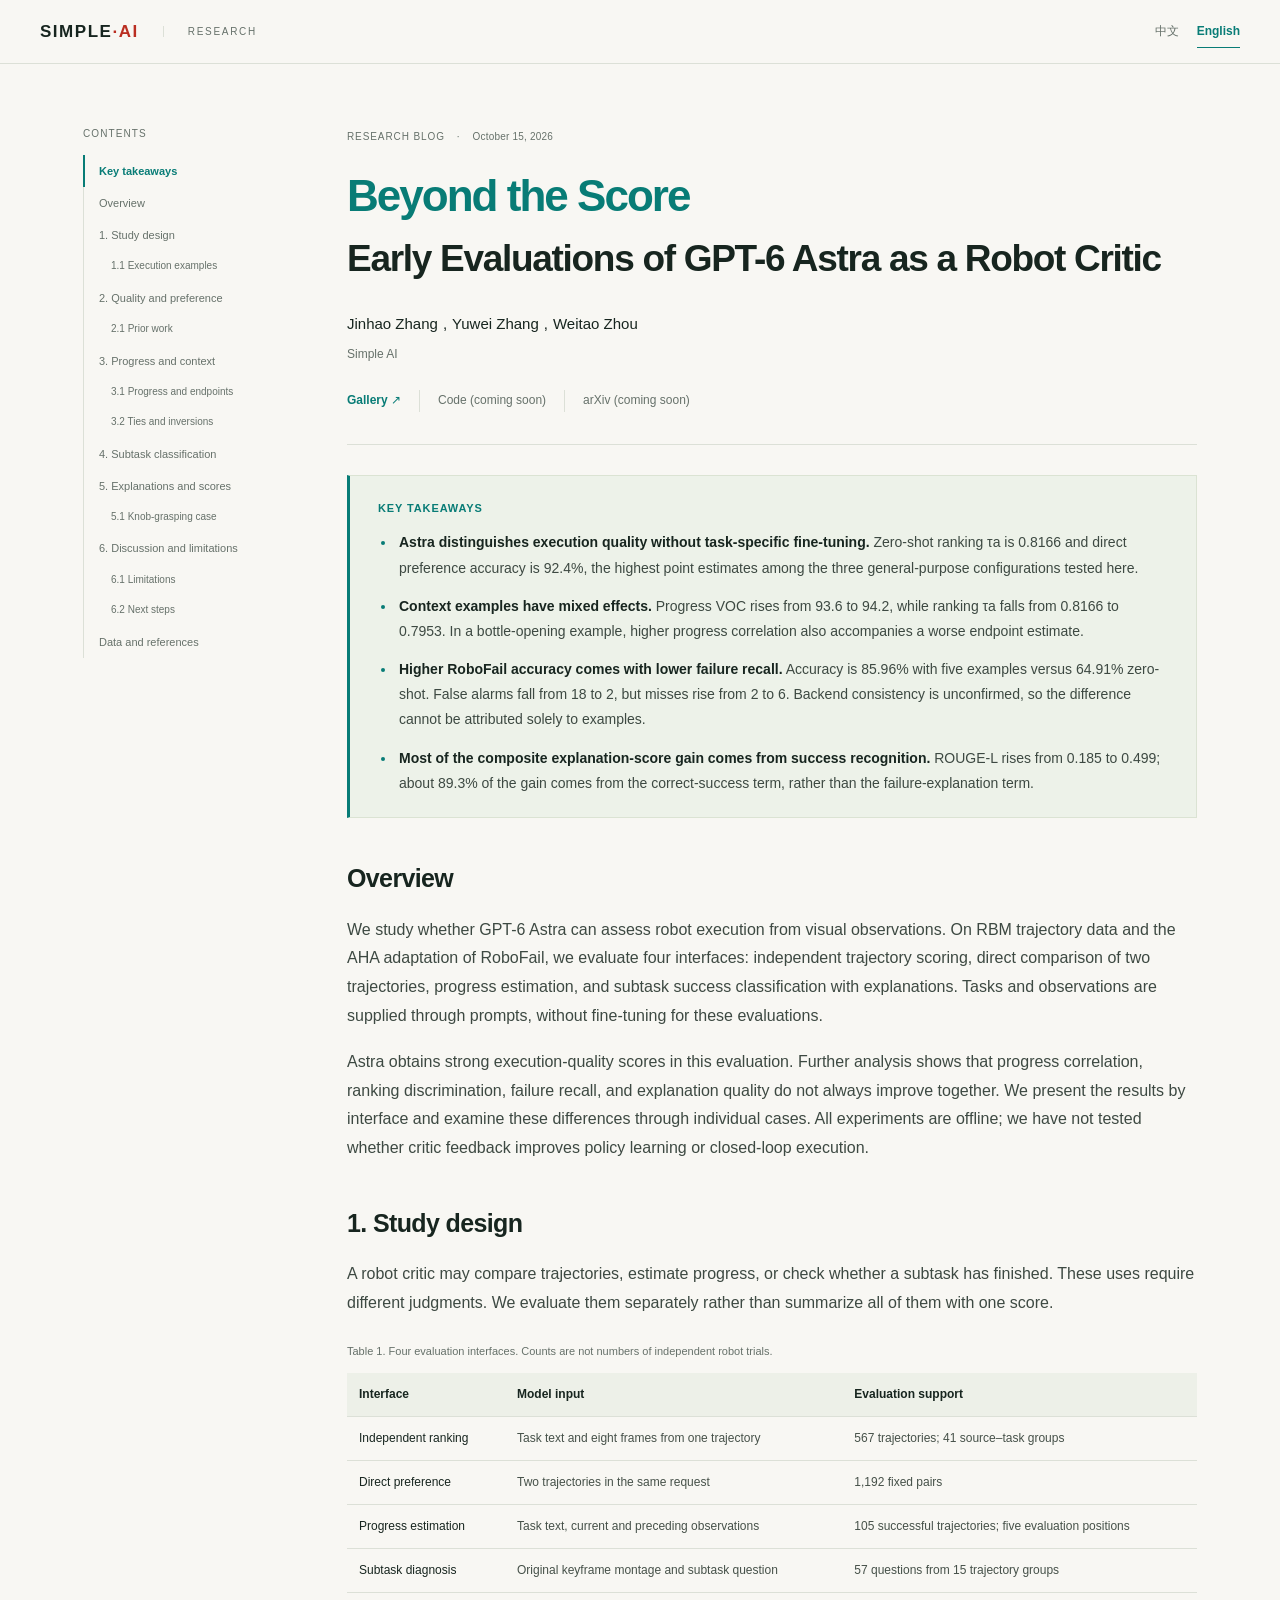
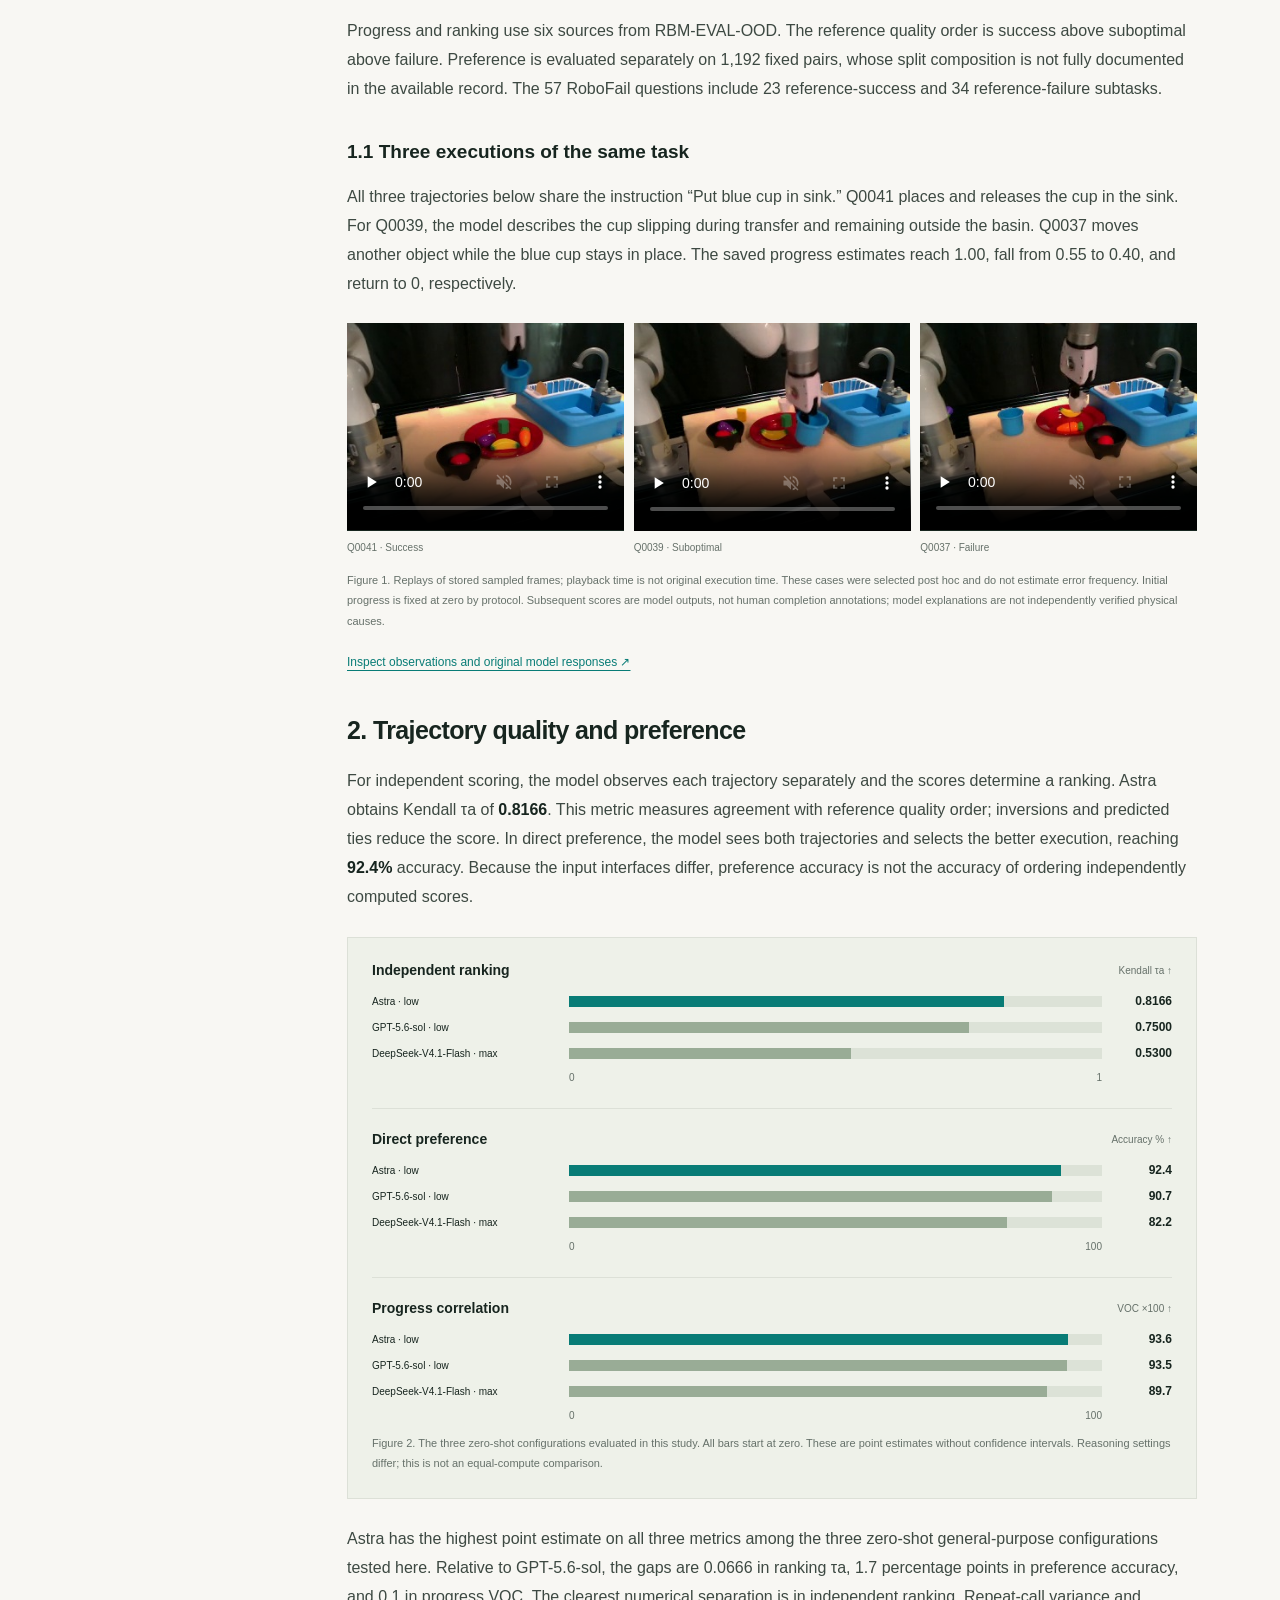
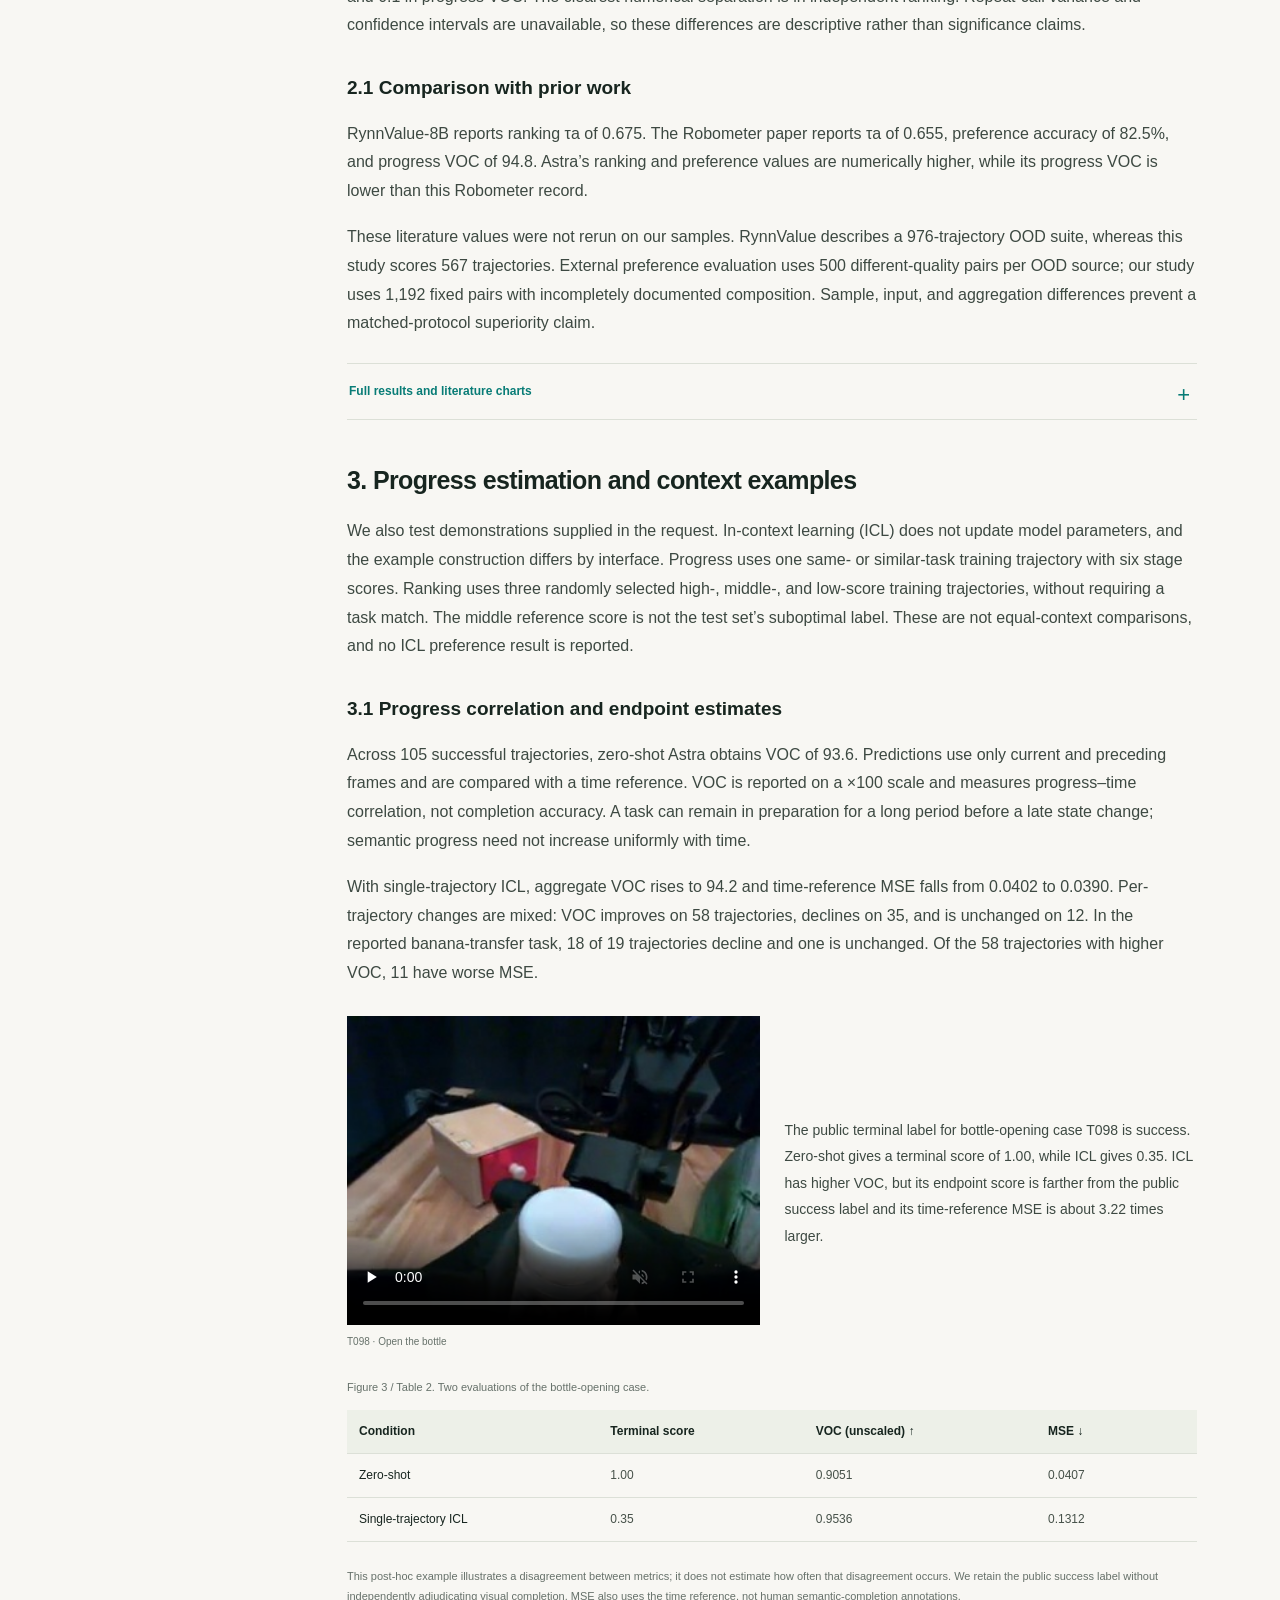
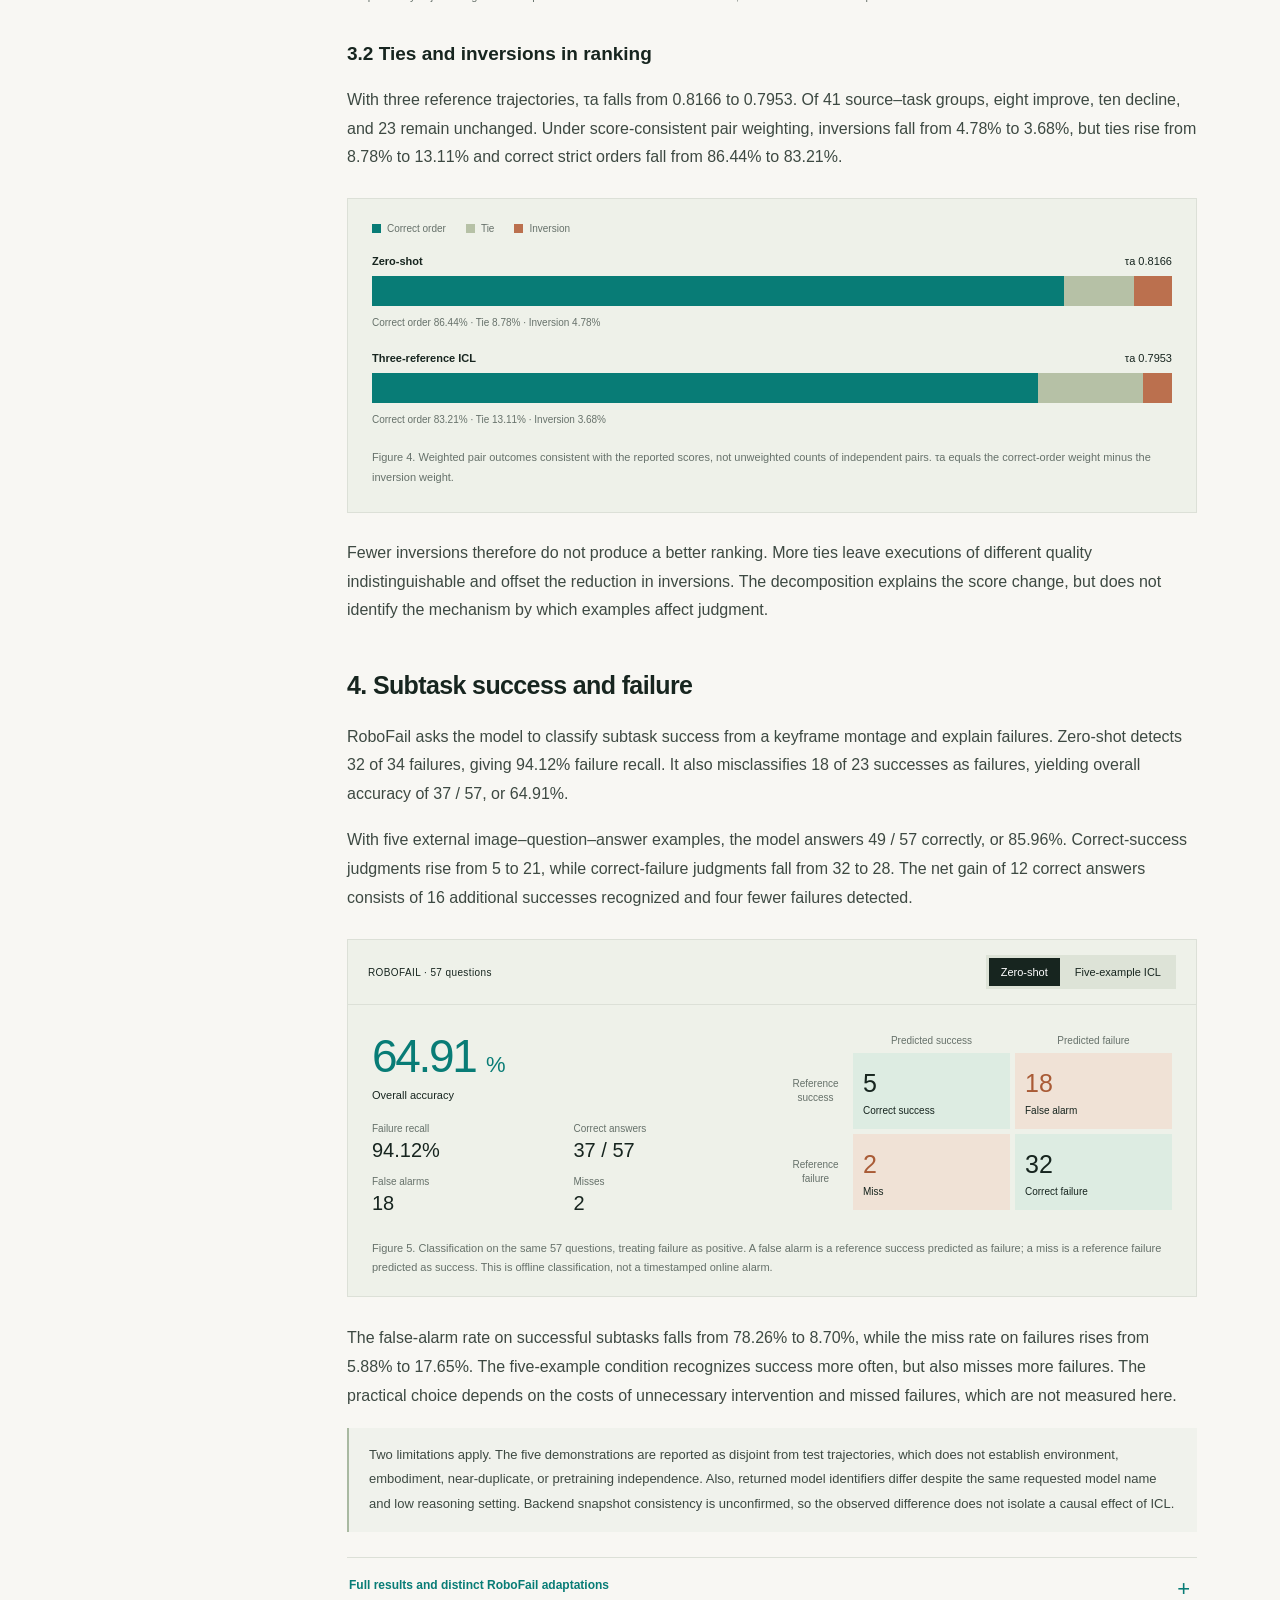
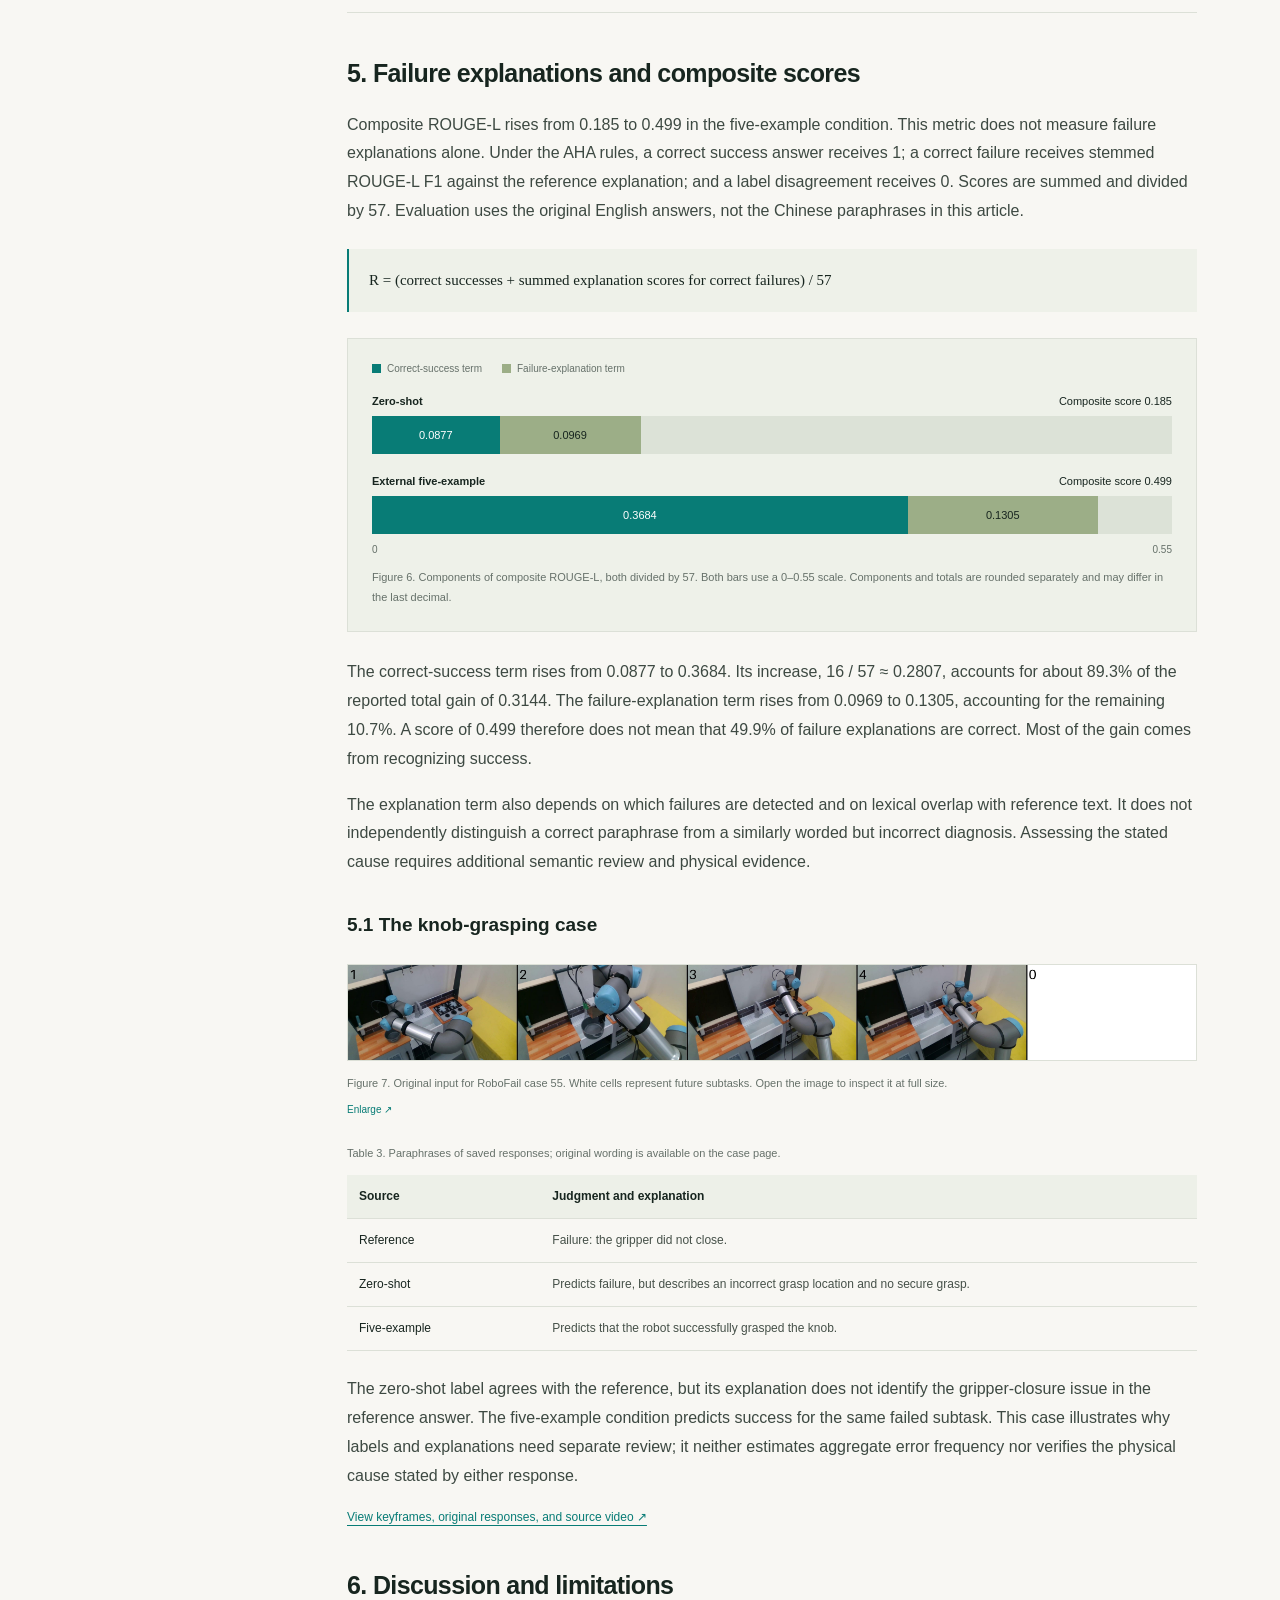
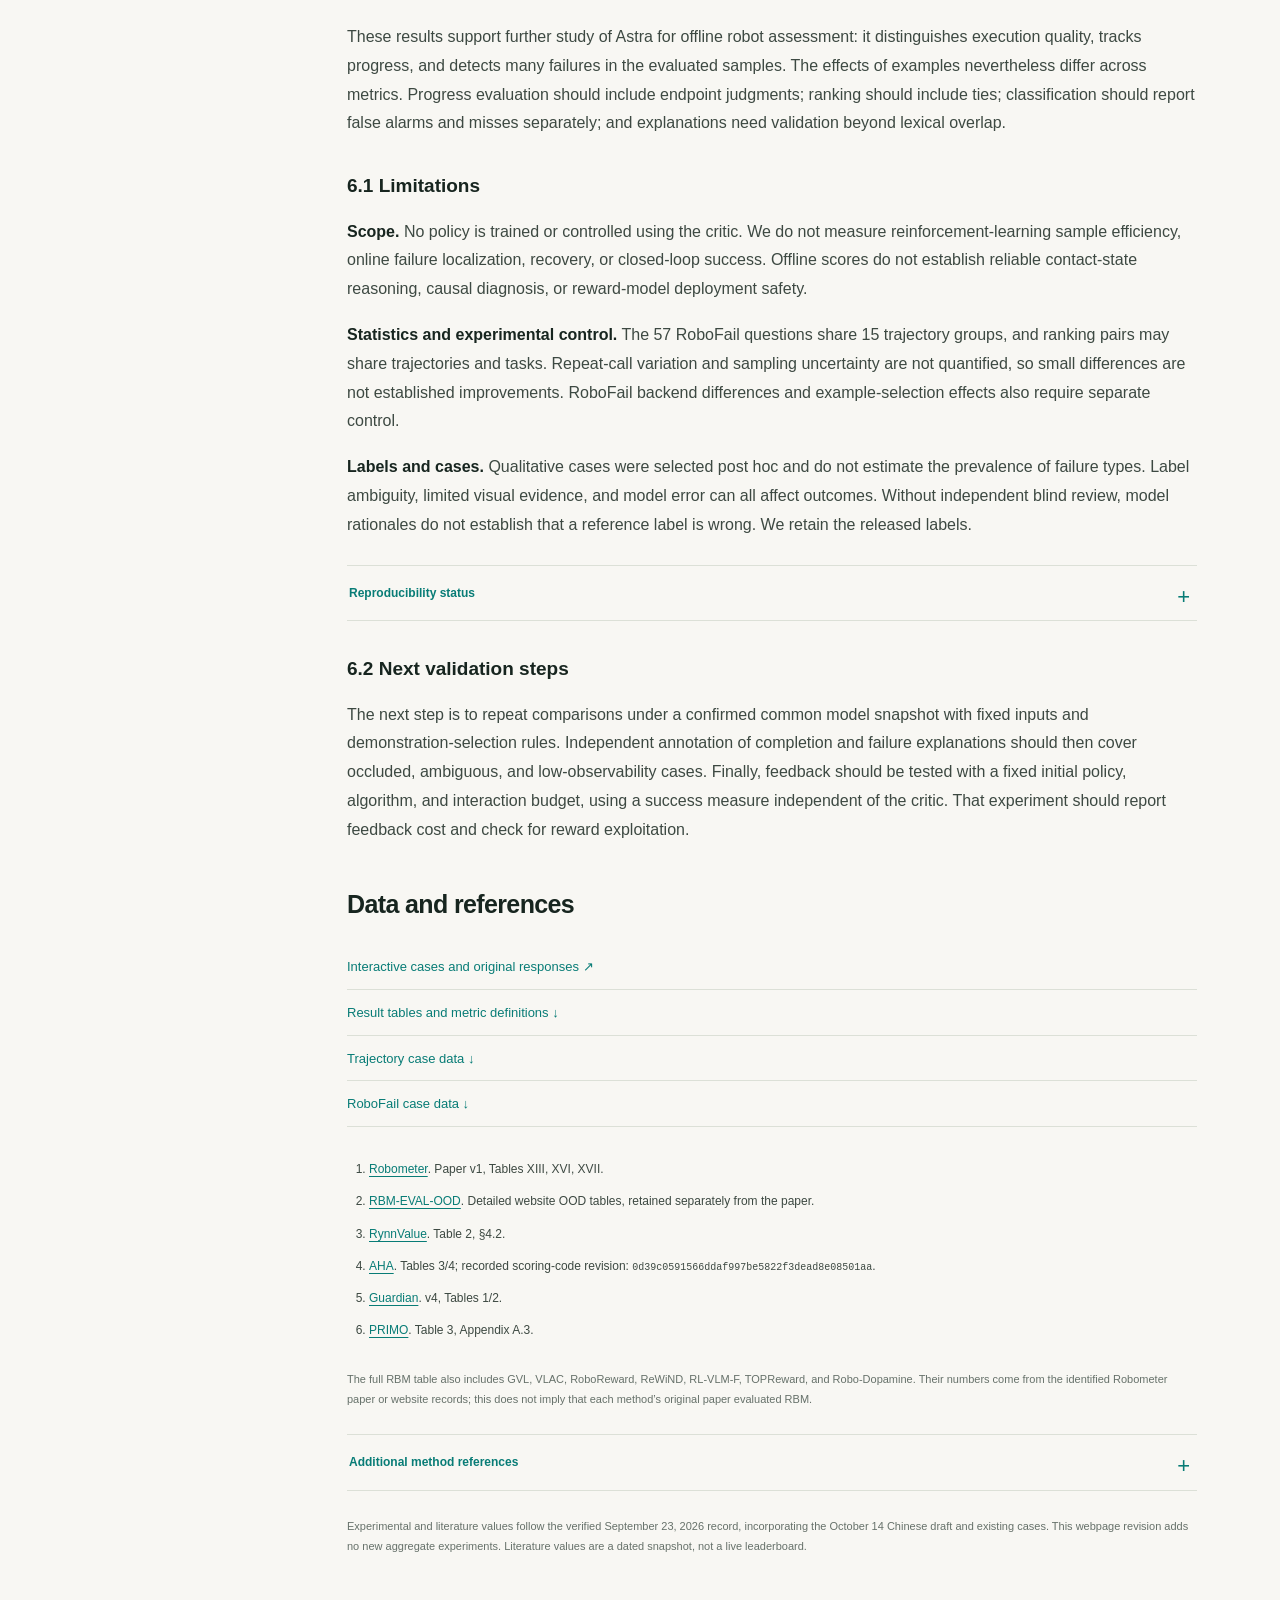
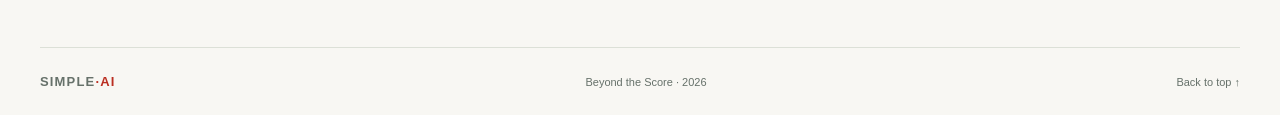
==== en.html @ e2f8f42f "Publish bilingual research article with authors and key takeaways" ====
<!doctype html>
<html lang="en">
<head>
<meta charset="utf-8">
<meta name="viewport" content="width=device-width,initial-scale=1">
<title>Beyond the Score: Early Evaluations of GPT-6 Astra as a Robot Critic · Simple AI</title>
<meta name="description" content="Offline evaluations of GPT-6 Astra as a robot critic: trajectory quality, progress estimation, failure diagnosis, context examples, and limitations.">
<meta name="theme-color" content="#f8f7f3">
<meta name="citation_author" content="Jinhao Zhang">
<meta name="citation_author" content="Yuwei Zhang">
<meta name="citation_author" content="Weitao Zhou">
<meta property="og:title" content="Beyond the Score: Early Evaluations of GPT-6 Astra as a Robot Critic">
<meta property="og:description" content="Offline evaluations of GPT-6 Astra as a robot critic: trajectory quality, progress estimation, failure diagnosis, context examples, and limitations.">
<meta property="og:type" content="article">
<link rel="alternate" hreflang="zh-CN" href="index.html">
<link rel="alternate" hreflang="en" href="en.html">
<link rel="icon" href="assets/favicon.svg" type="image/svg+xml">
<link rel="stylesheet" href="blog.css">
<script src="blog.js" defer>
</script>
</head>
<body>
<a class="skip" href="#takeaways">Skip to article</a>
<header class="header">
<div class="wrap header-inner">
<a class="brand" href="#top" aria-label="Simple AI">SIMPLE<span>·AI</span>
</a>
<span class="research">RESEARCH</span>
<nav class="language-switch" aria-label="Language">
<a data-language-link href="index.html" lang="zh-CN" hreflang="zh-CN" >中文</a>
<a data-language-link href="en.html" lang="en" hreflang="en" aria-current="page">English</a>
</nav>
</div>
</header>
<div id="reading-progress" aria-hidden="true">
</div>
<main id="top">
<div class="wrap article-shell">
<aside class="toc" aria-label="Table of contents">
<p>Contents</p>
<nav>
<a class="" href="#takeaways">Key takeaways</a>
<a class="" href="#overview">Overview</a>
<a class="" href="#setup">1. Study design</a>
<a class="subsection" href="#trajectory-cases">1.1 Execution examples</a>
<a class="" href="#results">2. Quality and preference</a>
<a class="subsection" href="#literature">2.1 Prior work</a>
<a class="" href="#context">3. Progress and context</a>
<a class="subsection" href="#progress">3.1 Progress and endpoints</a>
<a class="subsection" href="#ranking-context">3.2 Ties and inversions</a>
<a class="" href="#failure">4. Subtask classification</a>
<a class="" href="#explanations">5. Explanations and scores</a>
<a class="subsection" href="#knob-case">5.1 Knob-grasping case</a>
<a class="" href="#outlook">6. Discussion and limitations</a>
<a class="subsection" href="#limitations">6.1 Limitations</a>
<a class="subsection" href="#next-steps">6.2 Next steps</a>
<a class="" href="#resources">Data and references</a>
</nav>
</aside>
<article class="article">
<header class="article-title">
<p class="publication-meta">RESEARCH BLOG <span>·</span> <time datetime="2026-10-15">October 15, 2026</time>
</p>
<h1>
<span class="title-name">Beyond the Score</span>
<span class="title-description">Early Evaluations of GPT-6 Astra as a Robot Critic</span>
</h1>
<div class="author-block">
<p class="authors">
<span>Jinhao Zhang</span>, <span>Yuwei Zhang</span>, <span>Weitao Zhou</span>
</p>
<p class="organization">Simple AI</p>
</div>
<div class="publication-links" aria-label="Research materials">
<a href="evidence.html#trajectories">Gallery ↗</a>
<span class="unreleased">Code <small>(coming soon)</small>
</span>
<span class="unreleased">arXiv <small>(coming soon)</small>
</span>
</div>
</header>
<section id="takeaways" class="key-takeaways" data-toc>
<h2>Key takeaways</h2>
<ul>
<li>
<strong>Astra distinguishes execution quality without task-specific fine-tuning.</strong> Zero-shot ranking τa is 0.8166 and direct preference accuracy is 92.4%, the highest point estimates among the three general-purpose configurations tested here.</li>
<li>
<strong>Context examples have mixed effects.</strong> Progress VOC rises from 93.6 to 94.2, while ranking τa falls from 0.8166 to 0.7953. In a bottle-opening example, higher progress correlation also accompanies a worse endpoint estimate.</li>
<li>
<strong>Higher RoboFail accuracy comes with lower failure recall.</strong> Accuracy is 85.96% with five examples versus 64.91% zero-shot. False alarms fall from 18 to 2, but misses rise from 2 to 6. Backend consistency is unconfirmed, so the difference cannot be attributed solely to examples.</li>
<li>
<strong>Most of the composite explanation-score gain comes from success recognition.</strong> ROUGE-L rises from 0.185 to 0.499; about 89.3% of the gain comes from the correct-success term, rather than the failure-explanation term.</li>
</ul>
</section>
<section id="overview" class="" data-toc>
<h2>Overview</h2>
<p class="">We study whether GPT-6 Astra can assess robot execution from visual observations. On RBM trajectory data and the AHA adaptation of RoboFail, we evaluate four interfaces: independent trajectory scoring, direct comparison of two trajectories, progress estimation, and subtask success classification with explanations. Tasks and observations are supplied through prompts, without fine-tuning for these evaluations.</p>
<p class="">Astra obtains strong execution-quality scores in this evaluation. Further analysis shows that progress correlation, ranking discrimination, failure recall, and explanation quality do not always improve together. We present the results by interface and examine these differences through individual cases. All experiments are offline; we have not tested whether critic feedback improves policy learning or closed-loop execution.</p>
</section>
<section id="setup" class="" data-toc>
<h2>1. Study design</h2>
<p class="">A robot critic may compare trajectories, estimate progress, or check whether a subtask has finished. These uses require different judgments. We evaluate them separately rather than summarize all of them with one score.</p>
<div class="table-scroll" role="region" aria-label="Table 1. Four evaluation interfaces. Counts are not numbers of independent robot trials." tabindex="0">
<table>
<caption>Table 1. Four evaluation interfaces. Counts are not numbers of independent robot trials.</caption>
<thead>
<tr>
<th scope="col">Interface</th>
<th scope="col">Model input</th>
<th scope="col">Evaluation support</th>
</tr>
</thead>
<tbody>
<tr>
<th scope="row">Independent ranking</th>
<td>Task text and eight frames from one trajectory</td>
<td>567 trajectories; 41 source–task groups</td>
</tr>
<tr>
<th scope="row">Direct preference</th>
<td>Two trajectories in the same request</td>
<td>1,192 fixed pairs</td>
</tr>
<tr>
<th scope="row">Progress estimation</th>
<td>Task text, current and preceding observations</td>
<td>105 successful trajectories; five evaluation positions</td>
</tr>
<tr>
<th scope="row">Subtask diagnosis</th>
<td>Original keyframe montage and subtask question</td>
<td>57 questions from 15 trajectory groups</td>
</tr>
</tbody>
</table>
</div>
<p class="">Progress and ranking use six sources from RBM-EVAL-OOD. The reference quality order is success above suboptimal above failure. Preference is evaluated separately on 1,192 fixed pairs, whose split composition is not fully documented in the available record. The 57 RoboFail questions include 23 reference-success and 34 reference-failure subtasks.</p>
<h3 id="trajectory-cases" data-toc>1.1 Three executions of the same task</h3>
<p class="">All three trajectories below share the instruction “Put blue cup in sink.” Q0041 places and releases the cup in the sink. For Q0039, the model describes the cup slipping during transfer and remaining outside the basin. Q0037 moves another object while the blue cup stays in place. The saved progress estimates reach 1.00, fall from 0.55 to 0.40, and return to 0, respectively.</p>
<div class="demo">
<figure>
<video controls playsinline muted preload="none" poster="assets/rbm/q0041-poster.jpg" src="assets/rbm/q0041-replay.mp4" aria-label="Q0041 · Success">
</video>
<figcaption>Q0041 · Success</figcaption>
</figure>
<figure>
<video controls playsinline muted preload="none" poster="assets/rbm/q0039-poster.jpg" src="assets/rbm/q0039-replay.mp4" aria-label="Q0039 · Suboptimal">
</video>
<figcaption>Q0039 · Suboptimal</figcaption>
</figure>
<figure>
<video controls playsinline muted preload="none" poster="assets/rbm/q0037-poster.jpg" src="assets/rbm/q0037-replay.mp4" aria-label="Q0037 · Failure">
</video>
<figcaption>Q0037 · Failure</figcaption>
</figure>
</div>
<p class="fine">Figure 1. Replays of stored sampled frames; playback time is not original execution time. These cases were selected post hoc and do not estimate error frequency. Initial progress is fixed at zero by protocol. Subsequent scores are model outputs, not human completion annotations; model explanations are not independently verified physical causes.</p>
<a class="inline-link" href="evidence.html#trajectories">Inspect observations and original model responses ↗</a>
</section>
<section id="results" class="" data-toc>
<h2>2. Trajectory quality and preference</h2>
<p class="">For independent scoring, the model observes each trajectory separately and the scores determine a ranking. Astra obtains Kendall τa of <strong>0.8166</strong>. This metric measures agreement with reference quality order; inversions and predicted ties reduce the score. In direct preference, the model sees both trajectories and selects the better execution, reaching <strong>92.4%</strong> accuracy. Because the input interfaces differ, preference accuracy is not the accuracy of ordering independently computed scores.</p>
<figure class="study-figure">
<div class="study-chart">
<h4>Independent ranking<small>Kendall τa ↑</small>
</h4>
<div class="study-row">
<span>Astra · low</span>
<div class="study-track" aria-hidden="true">
<i class="primary" style="width:81.66%">
</i>
</div>
<b>0.8166</b>
</div>
<div class="study-row">
<span>GPT-5.6-sol · low</span>
<div class="study-track" aria-hidden="true">
<i class="" style="width:75.0%">
</i>
</div>
<b>0.7500</b>
</div>
<div class="study-row">
<span>DeepSeek-V4.1-Flash · max</span>
<div class="study-track" aria-hidden="true">
<i class="" style="width:53.0%">
</i>
</div>
<b>0.5300</b>
</div>
<div class="chart-axis">
<span>0</span>
<span>1</span>
</div>
</div>
<div class="study-chart">
<h4>Direct preference<small>Accuracy % ↑</small>
</h4>
<div class="study-row">
<span>Astra · low</span>
<div class="study-track" aria-hidden="true">
<i class="primary" style="width:92.4%">
</i>
</div>
<b>92.4</b>
</div>
<div class="study-row">
<span>GPT-5.6-sol · low</span>
<div class="study-track" aria-hidden="true">
<i class="" style="width:90.7%">
</i>
</div>
<b>90.7</b>
</div>
<div class="study-row">
<span>DeepSeek-V4.1-Flash · max</span>
<div class="study-track" aria-hidden="true">
<i class="" style="width:82.2%">
</i>
</div>
<b>82.2</b>
</div>
<div class="chart-axis">
<span>0</span>
<span>100</span>
</div>
</div>
<div class="study-chart">
<h4>Progress correlation<small>VOC ×100 ↑</small>
</h4>
<div class="study-row">
<span>Astra · low</span>
<div class="study-track" aria-hidden="true">
<i class="primary" style="width:93.6%">
</i>
</div>
<b>93.6</b>
</div>
<div class="study-row">
<span>GPT-5.6-sol · low</span>
<div class="study-track" aria-hidden="true">
<i class="" style="width:93.5%">
</i>
</div>
<b>93.5</b>
</div>
<div class="study-row">
<span>DeepSeek-V4.1-Flash · max</span>
<div class="study-track" aria-hidden="true">
<i class="" style="width:89.7%">
</i>
</div>
<b>89.7</b>
</div>
<div class="chart-axis">
<span>0</span>
<span>100</span>
</div>
</div>
<figcaption>Figure 2. The three zero-shot configurations evaluated in this study. All bars start at zero. These are point estimates without confidence intervals. Reasoning settings differ; this is not an equal-compute comparison.</figcaption>
</figure>
<p class="">Astra has the highest point estimate on all three metrics among the three zero-shot general-purpose configurations tested here. Relative to GPT-5.6-sol, the gaps are 0.0666 in ranking τa, 1.7 percentage points in preference accuracy, and 0.1 in progress VOC. The clearest numerical separation is in independent ranking. Repeat-call variance and confidence intervals are unavailable, so these differences are descriptive rather than significance claims.</p>
<h3 id="literature" data-toc>2.1 Comparison with prior work</h3>
<p class="">RynnValue-8B reports ranking τa of 0.675. The Robometer paper reports τa of 0.655, preference accuracy of 82.5%, and progress VOC of 94.8. Astra’s ranking and preference values are numerically higher, while its progress VOC is lower than this Robometer record.</p>
<p class="">These literature values were not rerun on our samples. RynnValue describes a 976-trajectory OOD suite, whereas this study scores 567 trajectories. External preference evaluation uses 500 different-quality pairs per OOD source; our study uses 1,192 fixed pairs with incompletely documented composition. Sample, input, and aggregation differences prevent a matched-protocol superiority claim.</p>
<details class="research-detail">
<summary>Full results and literature charts</summary>
<div class="table-scroll" role="region" aria-label="Full RBM results, retaining distinct sources and versions." tabindex="0">
<table>
<caption>Full RBM results, retaining distinct sources and versions.</caption>
<thead>
<tr>
<th scope="col">Configuration</th>
<th scope="col">Source</th>
<th scope="col">VOC ×100 ↑</th>
<th scope="col">τa ↑</th>
<th scope="col">Preference % ↑</th>
</tr>
</thead>
<tbody>
<tr>
<th scope="row">GPT-6 Astra low (zero-shot)</th>
<td>This study</td>
<td>93.6</td>
<td>0.8166</td>
<td>92.4</td>
</tr>
<tr>
<th scope="row">GPT-6 Astra low (ICL)</th>
<td>This study</td>
<td>94.2</td>
<td>0.7953</td>
<td>—</td>
</tr>
<tr>
<th scope="row">GPT-5.6-sol low</th>
<td>This study</td>
<td>93.5</td>
<td>0.7500</td>
<td>90.7</td>
</tr>
<tr>
<th scope="row">DpskV4.1-flash max</th>
<td>This study</td>
<td>89.7</td>
<td>0.5300</td>
<td>82.2</td>
</tr>
<tr>
<th scope="row">RynnValue-8B</th>
<td>RynnValue Table 2</td>
<td>—</td>
<td>0.6750</td>
<td>—</td>
</tr>
<tr>
<th scope="row">RynnValue-4B</th>
<td>RynnValue Table 2</td>
<td>—</td>
<td>0.6700</td>
<td>—</td>
</tr>
<tr>
<th scope="row">Robometer / RBM-1M (paper v1)</th>
<td>Robometer Tables XIII XVI XVII</td>
<td>94.8</td>
<td>0.6550</td>
<td>82.5</td>
</tr>
<tr>
<th scope="row">Robometer / RBM-1M (web)</th>
<td>Robometer website detailed OOD tables</td>
<td>94.0</td>
<td>0.6430</td>
<td>82.5</td>
</tr>
<tr>
<th scope="row">Robometer / RoboReward data</th>
<td>Robometer paper</td>
<td>92.7</td>
<td>0.5520</td>
<td>—</td>
</tr>
<tr>
<th scope="row">RoboReward-4B</th>
<td>Robometer paper</td>
<td>87.9</td>
<td>0.5020</td>
<td>—</td>
</tr>
<tr>
<th scope="row">RoboReward-8B</th>
<td>Robometer paper</td>
<td>88.2</td>
<td>0.4650</td>
<td>—</td>
</tr>
<tr>
<th scope="row">RoboDopamine-8B (web)</th>
<td>Robometer website</td>
<td>79.6</td>
<td>0.4530</td>
<td>—</td>
</tr>
<tr>
<th scope="row">TOPReward / Qwen3-VL-8B</th>
<td>Robometer website</td>
<td>39.7</td>
<td>0.1280</td>
<td>—</td>
</tr>
<tr>
<th scope="row">GVL / GPT-5-mini</th>
<td>Robometer paper</td>
<td>26.2</td>
<td>0.1990</td>
<td>—</td>
</tr>
<tr>
<th scope="row">VLAC-8B</th>
<td>Robometer paper</td>
<td>37.5</td>
<td>0.0490</td>
<td>—</td>
</tr>
<tr>
<th scope="row">VLAC-2B</th>
<td>Robometer paper</td>
<td>—</td>
<td>0.0770</td>
<td>—</td>
</tr>
<tr>
<th scope="row">ReWiND / RBM-1M</th>
<td>Robometer paper</td>
<td>50.8</td>
<td>0.0140</td>
<td>—</td>
</tr>
<tr>
<th scope="row">RL-VLM-F / GPT-5-mini</th>
<td>Robometer paper</td>
<td>—</td>
<td>—</td>
<td>55.5</td>
</tr>
</tbody>
</table>
</div>
<p class="">The Robometer paper and website report VOC of 94.8 / 94.0 and τa of 0.655 / 0.643, respectively; both versions are retained. RBM-1M and RoboReward data in configuration names refer to training data. Missing values are not imputed. ICL is neither counted as an additional model nor selectively combined with zero-shot results.</p>
<figure class="figure">
<button type="button" data-zoom aria-label="Enlarge: Full independent-ranking results">
<img loading="lazy" src="assets/figures/01_ranking.png" alt="Full independent-ranking results">
</button>
<figcaption>Original source chart; cross-paper values are not matched-protocol rankings.<span class="zoom-label" aria-hidden="true">Enlarge ↗</span>
</figcaption>
</figure>
<figure class="figure">
<button type="button" data-zoom aria-label="Enlarge: Full direct-preference results">
<img loading="lazy" src="assets/figures/02_preference.png" alt="Full direct-preference results">
</button>
<figcaption>Original source chart; cross-paper values are not matched-protocol rankings.<span class="zoom-label" aria-hidden="true">Enlarge ↗</span>
</figcaption>
</figure>
<figure class="figure">
<button type="button" data-zoom aria-label="Enlarge: Full progress-correlation results">
<img loading="lazy" src="assets/figures/03_progress.png" alt="Full progress-correlation results">
</button>
<figcaption>Original source chart; cross-paper values are not matched-protocol rankings.<span class="zoom-label" aria-hidden="true">Enlarge ↗</span>
</figcaption>
</figure>
</details>
</section>
<section id="context" class="" data-toc>
<h2>3. Progress estimation and context examples</h2>
<p class="">We also test demonstrations supplied in the request. In-context learning (ICL) does not update model parameters, and the example construction differs by interface. Progress uses one same- or similar-task training trajectory with six stage scores. Ranking uses three randomly selected high-, middle-, and low-score training trajectories, without requiring a task match. The middle reference score is not the test set’s suboptimal label. These are not equal-context comparisons, and no ICL preference result is reported.</p>
<h3 id="progress" data-toc>3.1 Progress correlation and endpoint estimates</h3>
<p class="">Across 105 successful trajectories, zero-shot Astra obtains VOC of 93.6. Predictions use only current and preceding frames and are compared with a time reference. VOC is reported on a ×100 scale and measures progress–time correlation, not completion accuracy. A task can remain in preparation for a long period before a late state change; semantic progress need not increase uniformly with time.</p>
<p class="">With single-trajectory ICL, aggregate VOC rises to 94.2 and time-reference MSE falls from 0.0402 to 0.0390. Per-trajectory changes are mixed: VOC improves on 58 trajectories, declines on 35, and is unchanged on 12. In the reported banana-transfer task, 18 of 19 trajectories decline and one is unchanged. Of the 58 trajectories with higher VOC, 11 have worse MSE.</p>
<div class="feature-case">
<figure>
<video controls playsinline muted preload="none" poster="assets/rbm/t098-poster.jpg" src="assets/rbm/t098-replay.mp4" aria-label="T098 · Open the bottle">
</video>
<figcaption>T098 · Open the bottle</figcaption>
</figure>
<div>
<p class="">The public terminal label for bottle-opening case T098 is success. Zero-shot gives a terminal score of 1.00, while ICL gives 0.35. ICL has higher VOC, but its endpoint score is farther from the public success label and its time-reference MSE is about 3.22 times larger.</p>
</div>
</div>
<div class="table-scroll" role="region" aria-label="Figure 3 / Table 2. Two evaluations of the bottle-opening case." tabindex="0">
<table>
<caption>Figure 3 / Table 2. Two evaluations of the bottle-opening case.</caption>
<thead>
<tr>
<th scope="col">Condition</th>
<th scope="col">Terminal score</th>
<th scope="col">VOC (unscaled) ↑</th>
<th scope="col">MSE ↓</th>
</tr>
</thead>
<tbody>
<tr>
<th scope="row">Zero-shot</th>
<td>1.00</td>
<td>0.9051</td>
<td>0.0407</td>
</tr>
<tr>
<th scope="row">Single-trajectory ICL</th>
<td>0.35</td>
<td>0.9536</td>
<td>0.1312</td>
</tr>
</tbody>
</table>
</div>
<p class="fine">This post-hoc example illustrates a disagreement between metrics; it does not estimate how often that disagreement occurs. We retain the public success label without independently adjudicating visual completion. MSE also uses the time reference, not human semantic-completion annotations.</p>
<h3 id="ranking-context" data-toc>3.2 Ties and inversions in ranking</h3>
<p class="">With three reference trajectories, τa falls from 0.8166 to 0.7953. Of 41 source–task groups, eight improve, ten decline, and 23 remain unchanged. Under score-consistent pair weighting, inversions fall from 4.78% to 3.68%, but ties rise from 8.78% to 13.11% and correct strict orders fall from 86.44% to 83.21%.</p>
<figure class="study-figure">
<div class="stack-key">
<span>
<i>
</i>Correct order</span>
<span>
<i>
</i>Tie</span>
<span>
<i>
</i>Inversion</span>
</div>
<div class="stack-heading">
<strong>Zero-shot</strong>
<span>τa 0.8166</span>
</div>
<div class="outcome-stack" role="img" aria-label="Correct order 86.44% · Tie 8.78% · Inversion 4.78%">
<span style="width:86.44%">
</span>
<span style="width:8.78%">
</span>
<span style="width:4.78%">
</span>
</div>
<p class="stack-values">Correct order 86.44% · Tie 8.78% · Inversion 4.78%</p>
<div class="stack-heading">
<strong>Three-reference ICL</strong>
<span>τa 0.7953</span>
</div>
<div class="outcome-stack" role="img" aria-label="Correct order 83.21% · Tie 13.11% · Inversion 3.68%">
<span style="width:83.21%">
</span>
<span style="width:13.11%">
</span>
<span style="width:3.68%">
</span>
</div>
<p class="stack-values">Correct order 83.21% · Tie 13.11% · Inversion 3.68%</p>
<figcaption>Figure 4. Weighted pair outcomes consistent with the reported scores, not unweighted counts of independent pairs. τa equals the correct-order weight minus the inversion weight.</figcaption>
</figure>
<p class="">Fewer inversions therefore do not produce a better ranking. More ties leave executions of different quality indistinguishable and offset the reduction in inversions. The decomposition explains the score change, but does not identify the mechanism by which examples affect judgment.</p>
</section>
<section id="failure" class="" data-toc>
<h2>4. Subtask success and failure</h2>
<p class="">RoboFail asks the model to classify subtask success from a keyframe montage and explain failures. Zero-shot detects 32 of 34 failures, giving 94.12% failure recall. It also misclassifies 18 of 23 successes as failures, yielding overall accuracy of 37 / 57, or 64.91%.</p>
<p class="">With five external image–question–answer examples, the model answers 49 / 57 correctly, or 85.96%. Correct-success judgments rise from 5 to 21, while correct-failure judgments fall from 32 to 28. The net gain of 12 correct answers consists of 16 additional successes recognized and four fewer failures detected.</p>
<figure class="diagnosis">
<div class="diagnosis-header">
<span>ROBOFAIL · 57 questions</span>
<div class="switch" role="group" aria-label="Evaluation condition">
<button type="button" data-condition="0" aria-pressed="true">Zero-shot</button>
<button type="button" data-condition="1" aria-pressed="false">Five-example ICL</button>
</div>
</div>
    <div class="diagnosis-body" aria-live="polite" aria-atomic="true">
<div class="accuracy">
<b>
<span id="accuracy">64.91</span>
<small>%</small>
</b>
<span>Overall accuracy</span>
<div class="diag-numbers">
<div>Failure recall<strong id="recall">94.12%</strong>
</div>
<div>Correct answers<strong id="correct">37 / 57</strong>
</div>
<div>False alarms<strong id="false-alarms">18</strong>
</div>
<div>Misses<strong id="misses">2</strong>
</div>
</div>
</div>
    <div class="matrix" role="group" aria-label="Confusion matrix">
<span>
</span>
<span class="label">Predicted success</span>
<span class="label">Predicted failure</span>
<span class="label">Reference success</span>
<div class="cell">
<b data-cell>5</b>Correct success</div>
<div class="cell error">
<b data-cell>18</b>False alarm</div>
<span class="label">Reference failure</span>
<div class="cell error">
<b data-cell>2</b>Miss</div>
<div class="cell">
<b data-cell>32</b>Correct failure</div>
</div>
</div>
    <figcaption>Figure 5. Classification on the same 57 questions, treating failure as positive. A false alarm is a reference success predicted as failure; a miss is a reference failure predicted as success. This is offline classification, not a timestamped online alarm.</figcaption>
</figure>
<p class="">The false-alarm rate on successful subtasks falls from 78.26% to 8.70%, while the miss rate on failures rises from 5.88% to 17.65%. The five-example condition recognizes success more often, but also misses more failures. The practical choice depends on the costs of unnecessary intervention and missed failures, which are not measured here.</p>
<p class="method-note">Two limitations apply. The five demonstrations are reported as disjoint from test trajectories, which does not establish environment, embodiment, near-duplicate, or pretraining independence. Also, returned model identifiers differ despite the same requested model name and low reasoning setting. Backend snapshot consistency is unconfirmed, so the observed difference does not isolate a causal effect of ICL.</p>
<details class="research-detail">
<summary>Full results and distinct RoboFail adaptations</summary>
<div class="table-scroll" role="region" aria-label="This study and published AHA records; exact question alignment is unverified." tabindex="0">
<table>
<caption>This study and published AHA records; exact question alignment is unverified.</caption>
<thead>
<tr>
<th scope="col">Configuration</th>
<th scope="col">Source</th>
<th scope="col">Accuracy % ↑</th>
<th scope="col">ROUGE-L ↑</th>
</tr>
</thead>
<tbody>
<tr>
<th scope="row">Astra / zero-shot</th>
<td>This study</td>
<td>64.91</td>
<td>0.185</td>
</tr>
<tr>
<th scope="row">Astra / 5 examples</th>
<td>This study</td>
<td>85.96</td>
<td>0.499</td>
</tr>
<tr>
<th scope="row">LLaVA-v1.5-13B</th>
<td>AHA Tables 3/4</td>
<td>0.00</td>
<td>0.000</td>
</tr>
<tr>
<th scope="row">LLaVA-NeXT-34B</th>
<td>AHA Tables 3/4</td>
<td>1.70</td>
<td>0.018</td>
</tr>
<tr>
<th scope="row">Qwen-VL</th>
<td>AHA Tables 3/4</td>
<td>0.00</td>
<td>0.000</td>
</tr>
<tr>
<th scope="row">Gemini-1.5 Flash</th>
<td>AHA Tables 3/4</td>
<td>0.00</td>
<td>0.000</td>
</tr>
<tr>
<th scope="row">GPT-4o</th>
<td>AHA Tables 3/4</td>
<td>55.40</td>
<td>0.114</td>
</tr>
<tr>
<th scope="row">GPT-4o / 5-shot</th>
<td>AHA Tables 3/4</td>
<td>57.10</td>
<td>0.236</td>
</tr>
<tr>
<th scope="row">AHA-7B</th>
<td>AHA Tables 3/4</td>
<td>62.50</td>
<td>0.204</td>
</tr>
<tr>
<th scope="row">AHA-13B / Llama-2</th>
<td>AHA Tables 3/4</td>
<td>64.30</td>
<td>0.280</td>
</tr>
<tr>
<th scope="row">AHA-13B / Vicuna</th>
<td>AHA Tables 3/4</td>
<td>66.10</td>
<td>0.290</td>
</tr>
</tbody>
</table>
</div>
<p class="">External results were not rerun or independently rescored on our 57 questions. The Vicuna and Llama-2 variants of AHA-13B remain separate. Published zero scores are retained without interpreting them as intrinsic inability.</p>
<figure class="figure">
<button type="button" data-zoom aria-label="Enlarge: Full subtask classification results">
<img loading="lazy" src="assets/figures/04_robofail_icl.png" alt="Full subtask classification results">
</button>
<figcaption>Study and literature values are separated, not ranked on a common sample.<span class="zoom-label" aria-hidden="true">Enlarge ↗</span>
</figcaption>
</figure>
<figure class="figure">
<button type="button" data-zoom aria-label="Enlarge: Full composite ROUGE-L results">
<img loading="lazy" src="assets/figures/05_robofail_icl.png" alt="Full composite ROUGE-L results">
</button>
<figcaption>The composite includes a classification term; see the definition in the next section.<span class="zoom-label" aria-hidden="true">Enlarge ↗</span>
</figcaption>
</figure>
<p class="">Guardian uses 153 execution and 30 planning examples; PRIMO uses 100 Cosmos-curated examples. These supports differ from ours, and no Astra result is available on either. The literature records below remain separate from our 85.96% result.</p>
<div class="table-scroll" role="region" aria-label="Guardian v4, Tables 1/2. +GF denotes training on GuardianFail-36k." tabindex="0">
<table>
<caption>Guardian v4, Tables 1/2. +GF denotes training on GuardianFail-36k.</caption>
<thead>
<tr>
<th scope="col">Configuration</th>
<th scope="col">Execution accuracy %</th>
<th scope="col">Planning accuracy %</th>
</tr>
</thead>
<tbody>
<tr>
<th scope="row">GPT-4o</th>
<td>80</td>
<td>67</td>
</tr>
<tr>
<th scope="row">GPT-4o + Sentinel</th>
<td>80</td>
<td>63</td>
</tr>
<tr>
<th scope="row">RoboFAC-7B</th>
<td>25</td>
<td>5</td>
</tr>
<tr>
<th scope="row">I-Fail-Sense-3B</th>
<td>43</td>
<td>67</td>
</tr>
<tr>
<th scope="row">Cosmos-Reason2-8B</th>
<td>78</td>
<td>53</td>
</tr>
<tr>
<th scope="row">CLIP+MLP + GF</th>
<td>42</td>
<td>43</td>
</tr>
<tr>
<th scope="row">I-Fail-Sense-3B + GF</th>
<td>76</td>
<td>52</td>
</tr>
<tr>
<th scope="row">Cosmos-Reason2-8B + GF</th>
<td>82</td>
<td>70</td>
</tr>
<tr>
<th scope="row">Guardian-8B + GF</th>
<td>86</td>
<td>70</td>
</tr>
</tbody>
</table>
</div>
<div class="table-scroll" role="region" aria-label="PRIMO, Table 3 / Appendix A.3." tabindex="0">
<table>
<caption>PRIMO, Table 3 / Appendix A.3.</caption>
<thead>
<tr>
<th scope="col">Configuration</th>
<th scope="col">Accuracy %</th>
</tr>
</thead>
<tbody>
<tr>
<th scope="row">Gemini 2.0 Flash</th>
<td>67</td>
</tr>
<tr>
<th scope="row">GPT-4o</th>
<td>63</td>
</tr>
<tr>
<th scope="row">OpenAI o1</th>
<td>61</td>
</tr>
<tr>
<th scope="row">Claude-haiku-4.5</th>
<td>59</td>
</tr>
<tr>
<th scope="row">Qwen2.5-VL-7B</th>
<td>57.6</td>
</tr>
<tr>
<th scope="row">Nemotron-H-56B</th>
<td>64</td>
</tr>
<tr>
<th scope="row">Cosmos-Reason1-7B</th>
<td>60</td>
</tr>
<tr>
<th scope="row">Cosmos-Reason1-56B</th>
<td>66.2</td>
</tr>
<tr>
<th scope="row">PRIMO (SFT)</th>
<td>51</td>
</tr>
<tr>
<th scope="row">PRIMO (RL)</th>
<td>63</td>
</tr>
<tr>
<th scope="row">PRIMO R1</th>
<td>67</td>
</tr>
</tbody>
</table>
</div>
</details>
</section>
<section id="explanations" class="" data-toc>
<h2>5. Failure explanations and composite scores</h2>
<p class="">Composite ROUGE-L rises from 0.185 to 0.499 in the five-example condition. This metric does not measure failure explanations alone. Under the AHA rules, a correct success answer receives 1; a correct failure receives stemmed ROUGE-L F1 against the reference explanation; and a label disagreement receives 0. Scores are summed and divided by 57. Evaluation uses the original English answers, not the Chinese paraphrases in this article.</p>
<div class="formula" role="math" aria-label="Composite score equals correct successes plus summed explanation scores for correctly detected failures, divided by 57">R = (correct successes + summed explanation scores for correct failures) / 57</div>
<figure class="study-figure">
<div class="stack-key rouge-key">
<span>
<i>
</i>Correct-success term</span>
<span>
<i>
</i>Failure-explanation term</span>
</div>
<div class="stack-heading">
<strong>Zero-shot</strong>
<span>Composite score 0.185</span>
</div>
<div class="rouge-stack" role="img" aria-label="Zero-shot: 0.0877 + 0.0969">
<span style="width:15.945454545454544%">0.0877</span>
<span style="width:17.618181818181817%">0.0969</span>
</div>
<div class="stack-heading">
<strong>External five-example</strong>
<span>Composite score 0.499</span>
</div>
<div class="rouge-stack" role="img" aria-label="External five-example: 0.3684 + 0.1305">
<span style="width:66.98181818181817%">0.3684</span>
<span style="width:23.727272727272727%">0.1305</span>
</div>
<div class="chart-axis full">
<span>0</span>
<span>0.55</span>
</div>
<figcaption>Figure 6. Components of composite ROUGE-L, both divided by 57. Both bars use a 0–0.55 scale. Components and totals are rounded separately and may differ in the last decimal.</figcaption>
</figure>
<p class="">The correct-success term rises from 0.0877 to 0.3684. Its increase, 16 / 57 ≈ 0.2807, accounts for about 89.3% of the reported total gain of 0.3144. The failure-explanation term rises from 0.0969 to 0.1305, accounting for the remaining 10.7%. A score of 0.499 therefore does not mean that 49.9% of failure explanations are correct. Most of the gain comes from recognizing success.</p>
<p class="">The explanation term also depends on which failures are detected and on lexical overlap with reference text. It does not independently distinguish a correct paraphrase from a similarly worded but incorrect diagnosis. Assessing the stated cause requires additional semantic review and physical evidence.</p>
<h3 id="knob-case" data-toc>5.1 The knob-grasping case</h3>
<figure class="figure">
<button type="button" data-zoom aria-label="Enlarge: Original model-input montage for the knob-grasping subtask">
<img loading="lazy" src="assets/robofail/case-055-input.jpg" alt="Original model-input montage for the knob-grasping subtask">
</button>
<figcaption>Figure 7. Original input for RoboFail case 55. White cells represent future subtasks. Open the image to inspect it at full size.<span class="zoom-label" aria-hidden="true">Enlarge ↗</span>
</figcaption>
</figure>
<div class="table-scroll" role="region" aria-label="Table 3. Paraphrases of saved responses; original wording is available on the case page." tabindex="0">
<table>
<caption>Table 3. Paraphrases of saved responses; original wording is available on the case page.</caption>
<thead>
<tr>
<th scope="col">Source</th>
<th scope="col">Judgment and explanation</th>
</tr>
</thead>
<tbody>
<tr>
<th scope="row">Reference</th>
<td>Failure: the gripper did not close.</td>
</tr>
<tr>
<th scope="row">Zero-shot</th>
<td>Predicts failure, but describes an incorrect grasp location and no secure grasp.</td>
</tr>
<tr>
<th scope="row">Five-example</th>
<td>Predicts that the robot successfully grasped the knob.</td>
</tr>
</tbody>
</table>
</div>
<p class="">The zero-shot label agrees with the reference, but its explanation does not identify the gripper-closure issue in the reference answer. The five-example condition predicts success for the same failed subtask. This case illustrates why labels and explanations need separate review; it neither estimates aggregate error frequency nor verifies the physical cause stated by either response.</p>
<a class="inline-link" href="evidence.html#failure-cases">View keyframes, original responses, and source video ↗</a>
</section>
<section id="outlook" class="" data-toc>
<h2>6. Discussion and limitations</h2>
<p class="">These results support further study of Astra for offline robot assessment: it distinguishes execution quality, tracks progress, and detects many failures in the evaluated samples. The effects of examples nevertheless differ across metrics. Progress evaluation should include endpoint judgments; ranking should include ties; classification should report false alarms and misses separately; and explanations need validation beyond lexical overlap.</p>
<h3 id="limitations" data-toc>6.1 Limitations</h3>
<p class="">
<strong>Scope.</strong> No policy is trained or controlled using the critic. We do not measure reinforcement-learning sample efficiency, online failure localization, recovery, or closed-loop success. Offline scores do not establish reliable contact-state reasoning, causal diagnosis, or reward-model deployment safety.</p>
<p class="">
<strong>Statistics and experimental control.</strong> The 57 RoboFail questions share 15 trajectory groups, and ranking pairs may share trajectories and tasks. Repeat-call variation and sampling uncertainty are not quantified, so small differences are not established improvements. RoboFail backend differences and example-selection effects also require separate control.</p>
<p class="">
<strong>Labels and cases.</strong> Qualitative cases were selected post hoc and do not estimate the prevalence of failure types. Label ambiguity, limited visual evidence, and model error can all affect outcomes. Without independent blind review, model rationales do not establish that a reference label is wrong. We retain the released labels.</p>
<details class="research-detail">
<summary>Reproducibility status</summary>
<p class="">The available materials provide evaluation counts, demonstration constructions, aggregates, and selected cases. Full independent reproduction still requires source and sample manifests, preference split composition, input-frame identities and resolution, complete prompts and demonstration identities, requested and returned model versions, run dates, output budgets and sampling settings, and parsing, refusal, retry, and missing-output rules.</p>
<p class="">Scorer versions, aggregation weights, tie conventions, and per-sample predictions are also needed for score audits and uncertainty estimates that preserve trajectory or source–task dependence. Completing the release would not itself resolve backend or example-selection confounds; missing materials are also not evidence that the underlying experiments are invalid.</p>
</details>
<h3 id="next-steps" data-toc>6.2 Next validation steps</h3>
<p class="">The next step is to repeat comparisons under a confirmed common model snapshot with fixed inputs and demonstration-selection rules. Independent annotation of completion and failure explanations should then cover occluded, ambiguous, and low-observability cases. Finally, feedback should be tested with a fixed initial policy, algorithm, and interaction budget, using a success measure independent of the critic. That experiment should report feedback cost and check for reward exploitation.</p>
</section>
<section id="resources" class="" data-toc>
<h2>Data and references</h2>
<ul class="resource-links">
<li>
<a href="evidence.html#trajectories" >Interactive cases and original responses ↗</a>
</li>
<li>
<a href="data/report.json" download>Result tables and metric definitions ↓</a>
</li>
<li>
<a href="data/rbm-cases.json" download>Trajectory case data ↓</a>
</li>
<li>
<a href="data/robofail-cases.json" download>RoboFail case data ↓</a>
</li>
</ul>
<ol class="references">
<li>
<a href="https://arxiv.org/abs/2603.02115" target="_blank" rel="noopener">Robometer</a>. Paper v1, Tables XIII, XVI, XVII.</li>
<li>
<a href="https://robometer.github.io/" target="_blank" rel="noopener">RBM-EVAL-OOD</a>. Detailed website OOD tables, retained separately from the paper.</li>
<li>
<a href="https://arxiv.org/abs/2608.09853" target="_blank" rel="noopener">RynnValue</a>. Table 2, §4.2.</li>
<li>
<a href="https://aha-vlm.github.io/" target="_blank" rel="noopener">AHA</a>. Tables 3/4; recorded scoring-code revision: <code>0d39c0591566ddaf997be5822f3dead8e08501aa</code>.</li>
<li>
<a href="https://arxiv.org/html/2512.01946v4" target="_blank" rel="noopener">Guardian</a>. v4, Tables 1/2.</li>
<li>
<a href="https://arxiv.org/html/2603.15600" target="_blank" rel="noopener">PRIMO</a>. Table 3, Appendix A.3.</li>
</ol>
<p class="fine">The full RBM table also includes GVL, VLAC, RoboReward, ReWiND, RL-VLM-F, TOPReward, and Robo-Dopamine. Their numbers come from the identified Robometer paper or website records; this does not imply that each method’s original paper evaluated RBM.</p>
<details class="research-detail">
<summary>Additional method references</summary>
<ul class="references">
<li>
<a href="https://arxiv.org/abs/2509.15937" target="_blank" rel="noopener">VLAC</a>
</li>
<li>
<a href="https://arxiv.org/abs/2601.00675" target="_blank" rel="noopener">RoboReward</a>
</li>
<li>
<a href="https://arxiv.org/abs/2505.10911" target="_blank" rel="noopener">ReWiND</a>
</li>
<li>
<a href="https://arxiv.org/abs/2402.03681" target="_blank" rel="noopener">RL-VLM-F</a>
</li>
<li>
<a href="https://arxiv.org/abs/2602.19313" target="_blank" rel="noopener">TOPReward</a>
</li>
<li>
<a href="https://arxiv.org/abs/2512.23703" target="_blank" rel="noopener">Robo-Dopamine</a>
</li>
<li>GVL: Vision Language Models Are In-Context Value Learners. ICLR, 2025.</li>
</ul>
</details>
<p class="fine">Experimental and literature values follow the verified September 23, 2026 record, incorporating the October 14 Chinese draft and existing cases. This webpage revision adds no new aggregate experiments. Literature values are a dated snapshot, not a live leaderboard.</p>
</section>
</article>
</div>
</main>
<footer class="footer wrap">
<a class="brand" href="#top">SIMPLE<span>·AI</span>
</a>
<span>Beyond the Score · 2026</span>
<a href="#top">Back to top ↑</a>
</footer>
<dialog id="figure-modal" aria-label="Expanded figure">
<button id="close-figure" type="button" aria-label="Close figure">×</button>
<img id="expanded-figure" alt="">
<p id="figure-description">
</p>
</dialog>
</body>
</html>
---- blog.css ----
:root{--paper:#f8f7f3;--ink:#17251f;--muted:#66716a;--line:#dce0d7;--green:#087c76;--tint:#edf2e9;--soft:#9cae87;--orange:#a95b36;background:var(--paper);color:var(--ink);font-family:Inter,-apple-system,BlinkMacSystemFont,"Segoe UI","PingFang SC","Microsoft YaHei",sans-serif;font-synthesis:none;scroll-behavior:smooth;scroll-padding-top:90px}
*{box-sizing:border-box}body{margin:0;min-width:320px}a{color:inherit;text-decoration:none}button{font:inherit;color:inherit;cursor:pointer}img{max-width:100%;height:auto}h1,h2,h3,h4,p{margin:0}a:focus-visible,button:focus-visible,summary:focus-visible,[tabindex]:focus-visible{outline:2px solid var(--green);outline-offset:5px}::selection{background:#c5e4d7}.wrap{width:min(1232px,calc(100% - 80px));margin-inline:auto}.skip{position:absolute;top:-100px;left:20px;z-index:50;background:white;padding:12px}.skip:focus{top:12px}
.header{height:64px;position:sticky;top:0;z-index:30;border-bottom:1px solid var(--line);background:#f8f7f3f5;backdrop-filter:blur(14px)}.header-inner{height:100%;display:flex;align-items:center;gap:24px}.brand{font-size:17px;font-weight:780;letter-spacing:.09em;white-space:nowrap}.brand span{color:#ba2e21}.research{font-size:10px;letter-spacing:.17em;color:var(--muted);border-left:1px solid var(--line);padding-left:24px}.language-switch{margin-left:auto;display:flex;gap:18px;align-items:center;font-size:12px}.language-switch a{color:var(--muted);padding:9px 0;border-bottom:1px solid transparent}.language-switch a[aria-current=page]{color:var(--green);border-bottom-color:var(--green);font-weight:600}.language-switch a:hover{color:var(--green)}#reading-progress{position:fixed;height:2px;top:63px;left:0;background:var(--green);width:0;z-index:35}
.article-shell{display:grid;grid-template-columns:208px minmax(0,850px);gap:56px;justify-content:center;padding-top:64px}.article{min-width:0;padding-bottom:70px}.article-title{padding-bottom:32px;margin-bottom:30px;border-bottom:1px solid var(--line)}.publication-meta{font-size:10px!important;letter-spacing:.09em;color:var(--muted)!important;margin:0 0 22px!important;display:flex;gap:12px;align-items:center;flex-wrap:wrap}.publication-meta time{letter-spacing:.02em}.article h1{font-size:39px;line-height:1.28;font-weight:580;letter-spacing:-.035em;max-width:24em}.title-name{color:var(--green);display:block;font-size:44px;font-weight:620;margin-bottom:11px;letter-spacing:-.045em}.title-description{display:block;text-wrap:balance}.author-block{margin-top:27px}.article .authors{display:flex;flex-wrap:wrap;gap:5px;font-size:15px;margin:0;color:var(--ink);line-height:1.8}.article .organization{font-size:12px;color:var(--muted);margin:7px 0 0}.publication-links{display:flex;align-items:center;gap:0;flex-wrap:wrap;margin-top:25px;font-size:12px;line-height:1.8}.publication-links>*{padding:0 18px;border-left:1px solid var(--line)}.publication-links>*:first-child{padding-left:0;border:0;color:var(--green);font-weight:600}.publication-links a:hover{text-decoration:underline;text-underline-offset:4px}.unreleased{color:var(--muted)}.unreleased small{font-size:inherit}
.toc{position:sticky;top:98px;align-self:start;max-height:calc(100vh - 130px);overflow:auto;scrollbar-width:thin;scrollbar-color:#c4ccc2 transparent;padding-right:12px}.toc>p{font-size:10px;letter-spacing:.11em;color:var(--muted);text-transform:uppercase;margin-bottom:16px}.toc nav{display:flex;flex-direction:column}.toc a{font-size:11px;line-height:1.65;padding:7px 6px 7px 15px;color:var(--muted);border-left:1px solid var(--line)}.toc a.subsection{padding-left:27px;font-size:10px}.toc a:hover{color:var(--green)}.toc a.active{color:var(--green);border-left:2px solid var(--green);padding-left:14px;font-weight:600}.toc a.subsection.active{padding-left:26px}
.article section{scroll-margin-top:18px;margin-top:42px}.article h2{font-size:25px;font-weight:600;line-height:1.5;letter-spacing:-.025em;margin:0 0 18px;text-wrap:balance}.article h3{font-size:19px;font-weight:600;line-height:1.5;margin:34px 0 16px;scroll-margin-top:18px;text-wrap:balance}.article p,.article li{font-size:15px;line-height:1.95;color:#3d4942}.article p{margin:17px 0}.article strong{font-weight:620;color:var(--ink)}:where(html[lang=en]) .article p,:where(html[lang=en]) .article li{line-height:1.8;font-size:16px}html[lang=en] .article h1{font-size:37px}.article .fine{font-size:11px;line-height:1.85;color:var(--muted);margin:14px 0 21px}.article .key-takeaways{margin-top:0;background:var(--tint);border:1px solid #dbe3d3;border-left:3px solid var(--green);padding:24px 28px 21px}.key-takeaways h2{font-size:11px;letter-spacing:.08em;text-transform:uppercase;color:var(--green);margin:0 0 14px}.key-takeaways ul{margin:0;padding-left:18px}.key-takeaways li{padding:0 0 13px 3px;font-size:14px;line-height:1.85}.key-takeaways li:last-child{padding-bottom:0}.key-takeaways li::marker{color:var(--green)}html[lang=en] .key-takeaways li{font-size:14px;line-height:1.8}.inline-link{font-size:12px;color:var(--green);text-decoration:underline;text-underline-offset:4px}.inline-link:hover{color:var(--ink)}
.table-scroll{overflow-x:auto;margin:24px 0;-webkit-overflow-scrolling:touch}.table-scroll table{width:100%;border-collapse:collapse;text-align:left;font-size:12px;line-height:1.75;font-variant-numeric:tabular-nums}.table-scroll caption{text-align:left;color:var(--muted);font-size:11px;padding-bottom:12px}.table-scroll th,.table-scroll td{border-bottom:1px solid var(--line);padding:11px 12px;vertical-align:top;min-width:85px}.table-scroll thead th{background:#edf0e8;font-weight:600}.table-scroll tbody th{font-weight:500;min-width:130px}.table-scroll td{color:#465149}.table-scroll tbody tr:hover{background:#f0f2eb}.research-detail{margin:25px 0;border-block:1px solid var(--line);padding:0 2px}.research-detail>summary{list-style:none;position:relative;padding:17px 30px 17px 0;font-size:12px;font-weight:550;color:var(--green);cursor:pointer;line-height:1.7}.research-detail>summary::-webkit-details-marker{display:none}.research-detail>summary:after{content:'+';position:absolute;right:5px;top:12px;font-size:22px;font-weight:400}.research-detail[open]>summary:after{content:'−'}.article .research-detail p,.article .research-detail li{font-size:13px;line-height:1.85}.research-detail .table-scroll{margin-top:10px}.research-detail ul{padding-left:22px}
.demo{display:grid;grid-template-columns:repeat(3,1fr);gap:10px;margin:25px 0 0}.demo figure{margin:0;min-width:0}.demo video,.feature-case video{width:100%;display:block;aspect-ratio:4/3;object-fit:contain;background:#17261f}.demo figcaption,.feature-case figcaption{font-size:10px;color:var(--muted);line-height:1.7;padding-top:8px}.feature-case{display:grid;grid-template-columns:1fr 1fr;gap:25px;align-items:center;margin:28px 0}.feature-case figure{margin:0;min-width:0}.article .feature-case p{font-size:14px;line-height:1.9;margin:0}.figure{margin:25px 0}.figure>button{display:block;border:1px solid var(--line);padding:0;background:white;width:100%;overflow:hidden;cursor:zoom-in}.figure img{display:block;width:100%}.figure figcaption,.study-figure figcaption,.diagnosis figcaption{font-size:11px;line-height:1.8;color:var(--muted);margin-top:13px}.zoom-label{display:block;color:var(--green);font-size:10px;margin-top:7px}
.study-figure{margin:26px 0;background:#eef1e9;border:1px solid var(--line);padding:24px}.study-chart+.study-chart{margin-top:25px;padding-top:22px;border-top:1px solid var(--line)}.study-chart h4{font-size:14px;margin:0 0 16px;font-weight:600;display:flex;justify-content:space-between;gap:12px;align-items:center}.study-chart h4 small{font-size:10px;font-weight:400;color:var(--muted)}.study-row{display:grid;grid-template-columns:185px minmax(50px,1fr) 58px;gap:12px;align-items:center;margin:12px 0;font-size:10px}.study-row b{text-align:right;font-size:12px;font-weight:550;font-variant-numeric:tabular-nums}.study-track{height:11px;background:#dce2d7;overflow:hidden}.study-track i{height:100%;display:block;background:#99ac96}.study-track i.primary{background:var(--green)}.chart-axis{display:flex;justify-content:space-between;margin:6px 70px 0 197px;font-size:10px;color:var(--muted)}.chart-axis.full{margin:10px 0}.stack-key{display:flex;gap:20px;flex-wrap:wrap;font-size:10px;color:var(--muted)}.stack-key span{display:flex;align-items:center;gap:6px}.stack-key i{display:inline-block;width:9px;height:9px;background:var(--green)}.stack-key span:nth-child(2) i{background:#b6c1a6}.stack-key span:nth-child(3) i{background:#bb704e}.stack-heading{display:flex;justify-content:space-between;align-items:center;gap:14px;font-size:11px;margin:21px 0 9px}.stack-heading span{font-variant-numeric:tabular-nums}.outcome-stack,.rouge-stack{display:flex;overflow:hidden;min-height:30px;background:#dce2d7}.outcome-stack>span:first-child,.rouge-stack>span:first-child{background:var(--green)}.outcome-stack>span:nth-child(2){background:#b6c1a6}.outcome-stack>span:nth-child(3){background:#bb704e}.article .stack-values{font-size:10px;color:var(--muted);line-height:1.7;margin:8px 0 20px;font-variant-numeric:tabular-nums}.rouge-stack{min-height:38px}.rouge-stack>span{display:flex;align-items:center;justify-content:center;font-size:11px;color:white;font-variant-numeric:tabular-nums}.rouge-stack>span:nth-child(2),.rouge-key span:nth-child(2) i{background:#9cae87;color:var(--ink)}.formula{margin:23px 0;padding:18px 20px;background:#eef1e9;border-left:2px solid var(--green);font-family:Georgia,"Noto Serif",serif;font-size:15px;line-height:1.8;overflow-wrap:anywhere}
.diagnosis{border:1px solid var(--line);margin:27px 0;background:#eef1e9}.diagnosis-header{display:flex;align-items:center;justify-content:space-between;gap:14px;border-bottom:1px solid var(--line);padding:15px 20px;font-size:10px;letter-spacing:.04em}.switch{display:flex;gap:3px;background:#dde3d7;padding:3px}.switch button{border:0;background:transparent;padding:8px 12px;font-size:11px}.switch button[aria-pressed=true]{background:var(--ink);color:white}.diagnosis-body{display:grid;grid-template-columns:1fr 1fr;gap:22px;padding:24px}.accuracy>b{display:block;font-size:46px;font-weight:480;color:var(--green);letter-spacing:-.05em;line-height:1.2}.accuracy>b small{font-size:22px}.accuracy>span{font-size:11px}.diag-numbers{display:grid;grid-template-columns:1fr 1fr;gap:14px;margin-top:20px}.diag-numbers div{font-size:10px;color:var(--muted)}.diag-numbers strong{display:block;font-size:20px;font-weight:500;margin-top:5px}.matrix{display:grid;grid-template-columns:65px 1fr 1fr;gap:5px;align-content:center;font-size:10px}.matrix .label{text-align:center;align-self:center;color:var(--muted);line-height:1.4}.cell{background:#ddece2;padding:10px;line-height:1.6}.cell b{font-size:25px;font-weight:500;display:block}.cell.error{background:#f0e2d6}.cell.error b{color:var(--orange)}.diagnosis figcaption{padding:0 24px 18px;margin:0}.article .method-note{border-left:2px solid #a9b9a1;padding:15px 20px;background:#f0f2ec;font-size:13px;line-height:1.9}
.resource-links{list-style:none;margin:20px 0 26px;padding:0}.resource-links li{padding:8px 0;border-bottom:1px solid var(--line)}.resource-links a{color:var(--green);font-size:13px}.resource-links a:hover{text-decoration:underline;text-underline-offset:3px}.references{padding-left:22px;margin:22px 0}.references li{font-size:12px!important;line-height:1.85!important;padding:5px 0;overflow-wrap:anywhere}.references a{color:var(--green);text-decoration:underline;text-underline-offset:3px}.references code{font-size:10px;overflow-wrap:anywhere}.footer{border-top:1px solid var(--line);padding:26px 0;display:flex;gap:20px;justify-content:space-between;align-items:center;color:var(--muted);font-size:11px}.footer .brand{font-size:13px}
dialog{width:min(1280px,95vw);max-height:92vh;border:0;padding:44px 16px 16px;background:var(--paper)}dialog::backdrop{background:#101b17d9}dialog img{display:block;max-height:78vh;object-fit:contain;margin:auto}#close-figure{position:absolute;right:15px;top:8px;border:0;background:transparent;font-size:26px}dialog p{font-size:12px;line-height:1.6;text-align:center;color:var(--muted);padding:10px 0}body:has(dialog[open]){overflow:hidden}[hidden]{display:none!important}
@media(min-width:1500px){.article-shell{gap:64px}.article-title{padding-bottom:38px}.article h1{font-size:42px}.title-name{font-size:48px}}
@media(max-width:1100px){.wrap{width:calc(100% - 48px)}.article-shell{grid-template-columns:170px minmax(0,1fr);gap:32px;padding-top:46px}.toc a{font-size:10px}.toc a.subsection{font-size:9px}.article h1{font-size:33px}.title-name{font-size:40px}html[lang=en] .article h1{font-size:32px}.study-row{grid-template-columns:150px minmax(40px,1fr) 52px;gap:10px}.chart-axis{margin-left:160px;margin-right:62px}.diagnosis-body{gap:14px;padding:18px}.matrix{grid-template-columns:55px 1fr 1fr}.cell{padding:8px}.feature-case{gap:18px}.article .feature-case p{font-size:13px}}
@media(max-width:800px){:root{scroll-padding-top:132px}.wrap{width:calc(100% - 40px)}.header{height:60px}.header-inner{gap:16px}#reading-progress{top:59px}.research{padding-left:16px}.article-shell{display:flex;flex-direction:column;gap:0;padding-top:0}.toc{top:60px;z-index:20;background:var(--paper);width:100%;max-height:none;overflow:hidden;padding:9px 0;border-bottom:1px solid var(--line);margin-bottom:30px}.toc>p{display:none}.toc nav{flex-direction:row;gap:20px;overflow-x:auto;scrollbar-width:thin;scrollbar-color:#c4ccc2 transparent;white-space:nowrap;padding-bottom:4px}.toc a,.toc a.active{font-size:10px;padding:8px 0;border-left:0;border-bottom:1px solid transparent;flex-shrink:0}.toc a.active{border-bottom-color:var(--green)}.toc a.subsection{display:none}.article-title{padding-bottom:27px;margin-bottom:26px}.publication-meta{margin-bottom:18px!important}.article h1{font-size:30px}.title-name{font-size:39px}html[lang=en] .article h1{font-size:30px}.author-block{margin-top:22px}.article .authors{font-size:13px}.article section{margin-top:35px}.article h2{font-size:24px}.article h3{font-size:18px}.article p{font-size:15px;line-height:1.95}.article .key-takeaways{padding:21px 22px}.key-takeaways h2{font-size:11px}.key-takeaways li{font-size:13px}.study-figure{padding:20px}.study-chart h4{font-size:13px}.table-scroll th,.table-scroll td{padding:10px}.table-scroll table{font-size:11px}.diagnosis-header{flex-wrap:wrap}.diagnosis-header>span{font-size:10px}.feature-case{gap:20px}.footer{font-size:10px}.article .fine{font-size:11px}.article .publication-meta{font-size:9px!important}}
@media(max-width:560px){.wrap{width:calc(100% - 36px)}.brand{font-size:15px}.research{font-size:8px;letter-spacing:.12em}.language-switch{font-size:11px;gap:13px}.header-inner{gap:12px}.research{padding-left:12px}.article h1,html[lang=en] .article h1{font-size:27px;line-height:1.4}.title-name{font-size:36px;margin-bottom:10px}.article .authors{font-size:12px;gap:4px}.publication-links{font-size:11px;margin-top:22px}.publication-links>*{padding:0 11px}.publication-links small{display:block;font-size:9px}.publication-links{align-items:flex-start}.publication-links>*:first-child{padding-top:7px}.article .key-takeaways{padding:19px 18px}.key-takeaways ul{padding-left:16px}.key-takeaways li{font-size:13px;line-height:1.9}html[lang=en] .key-takeaways li{font-size:13px}.article h2{font-size:22px}.article h3{font-size:17px}.demo{grid-template-columns:1fr;gap:22px}.demo figcaption{font-size:11px}.feature-case{grid-template-columns:1fr;gap:15px}.feature-case video{max-height:300px}.article .feature-case p{font-size:14px}.table-scroll table{min-width:510px}.study-figure{padding:16px}.study-row{grid-template-columns:1fr 52px;gap:6px 10px;margin:16px 0}.study-row>span{grid-column:1/-1;font-size:11px}.study-row b{grid-column:2;font-size:12px}.study-track{grid-column:1}.chart-axis{margin-left:0;margin-right:62px}.study-chart h4 small{font-size:9px}.stack-key{gap:12px;font-size:9px}.stack-heading{font-size:10px}.article .stack-values{font-size:10px}.rouge-stack>span{font-size:10px}.formula{font-size:14px;padding:15px}.diagnosis-body{grid-template-columns:1fr}.accuracy{display:grid;grid-template-columns:1fr 1.1fr;gap:4px 14px}.accuracy>b{font-size:40px;align-self:end}.accuracy>span{grid-column:1;grid-row:2}.diag-numbers{grid-column:2;grid-row:1/3;margin:0;gap:9px}.diag-numbers strong{font-size:18px}.matrix{grid-template-columns:66px 1fr 1fr;margin-top:10px}.diagnosis-header{padding:14px 16px;gap:10px}.switch button{font-size:10px;padding:8px 10px}.diagnosis figcaption{padding:0 18px 16px}.cell{padding:12px}.article .method-note{font-size:12px;padding:14px 16px}.footer>span{display:none}html[lang=en] .article p{font-size:15px;line-height:1.8}html[lang=en] .article .fine{font-size:11px}html[lang=en] .article .method-note{font-size:12px}html[lang=en] .article .publication-meta{font-size:9px!important}html[lang=en] .article .authors{font-size:12px}html[lang=en] .article .organization{font-size:11px}html[lang=en] .article .stack-values{font-size:10px}}
@media(prefers-reduced-motion:reduce){:root{scroll-behavior:auto}*{transition:none!important}}
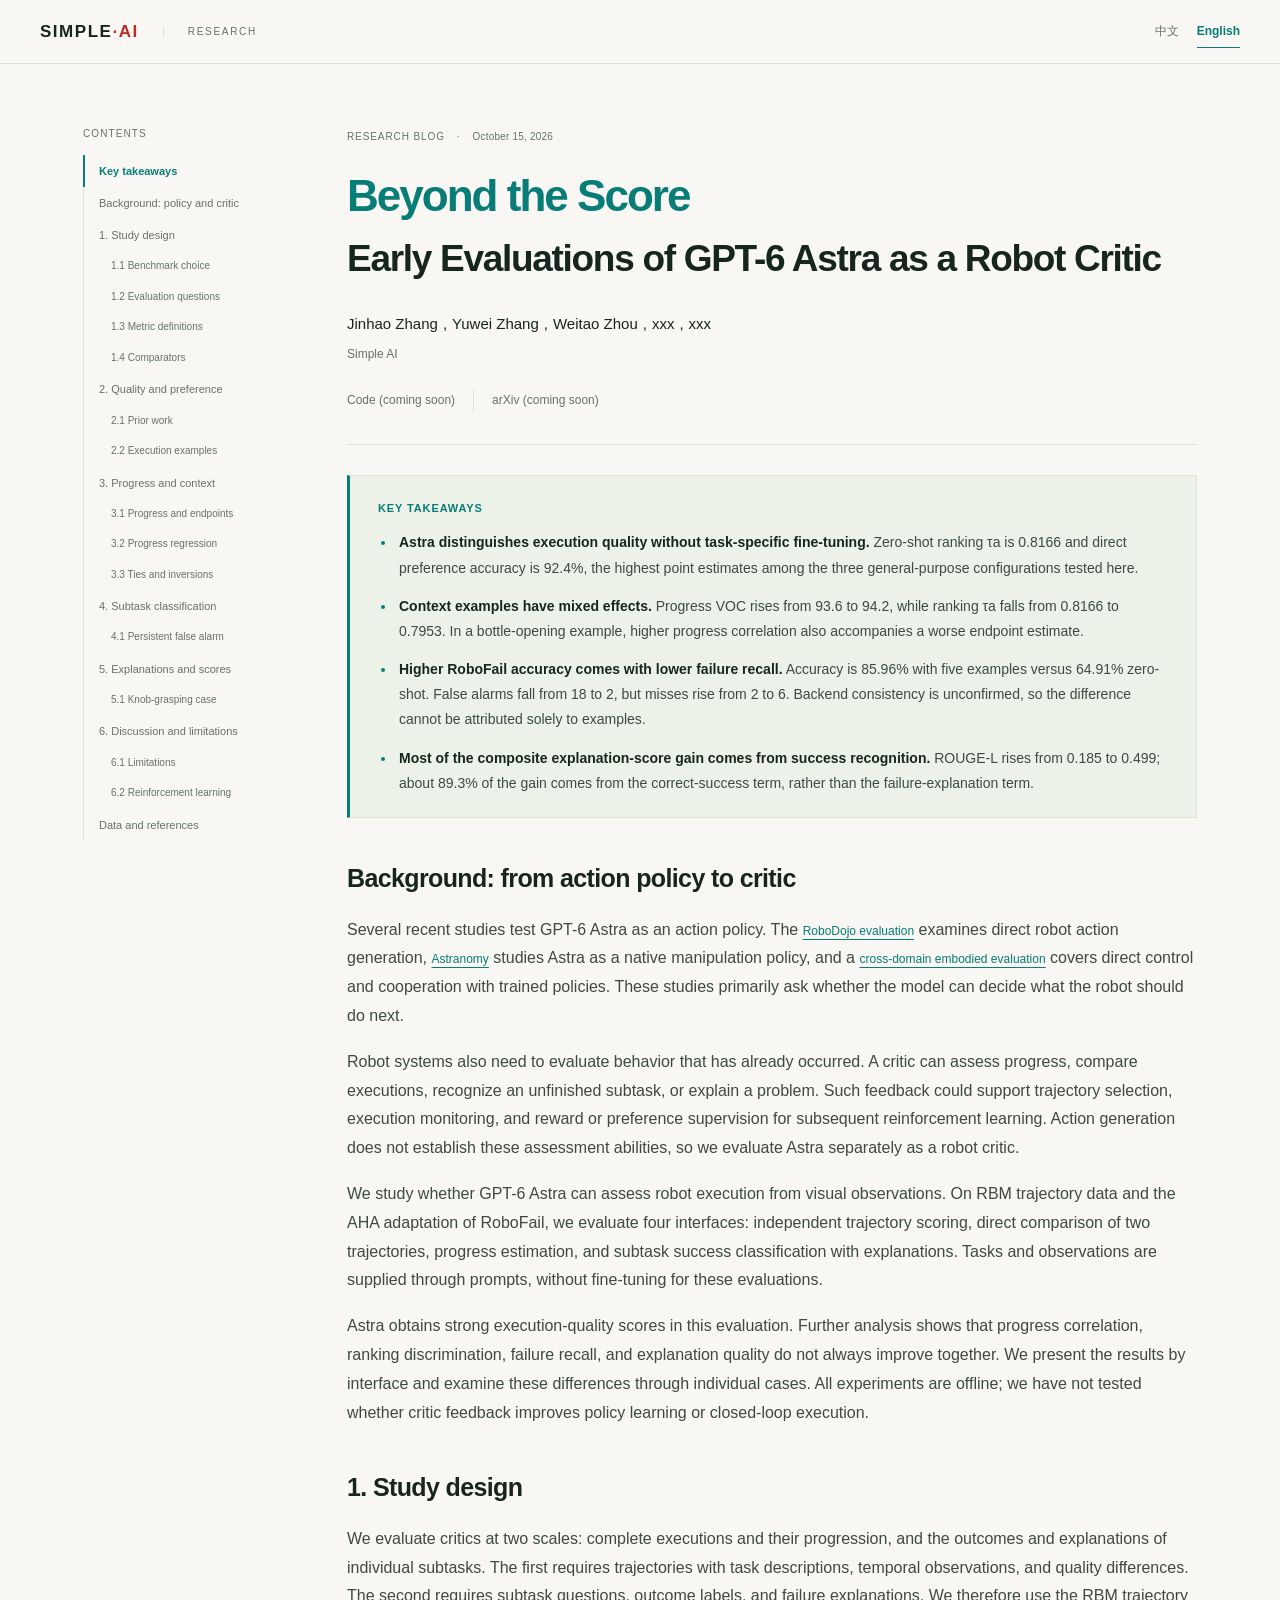
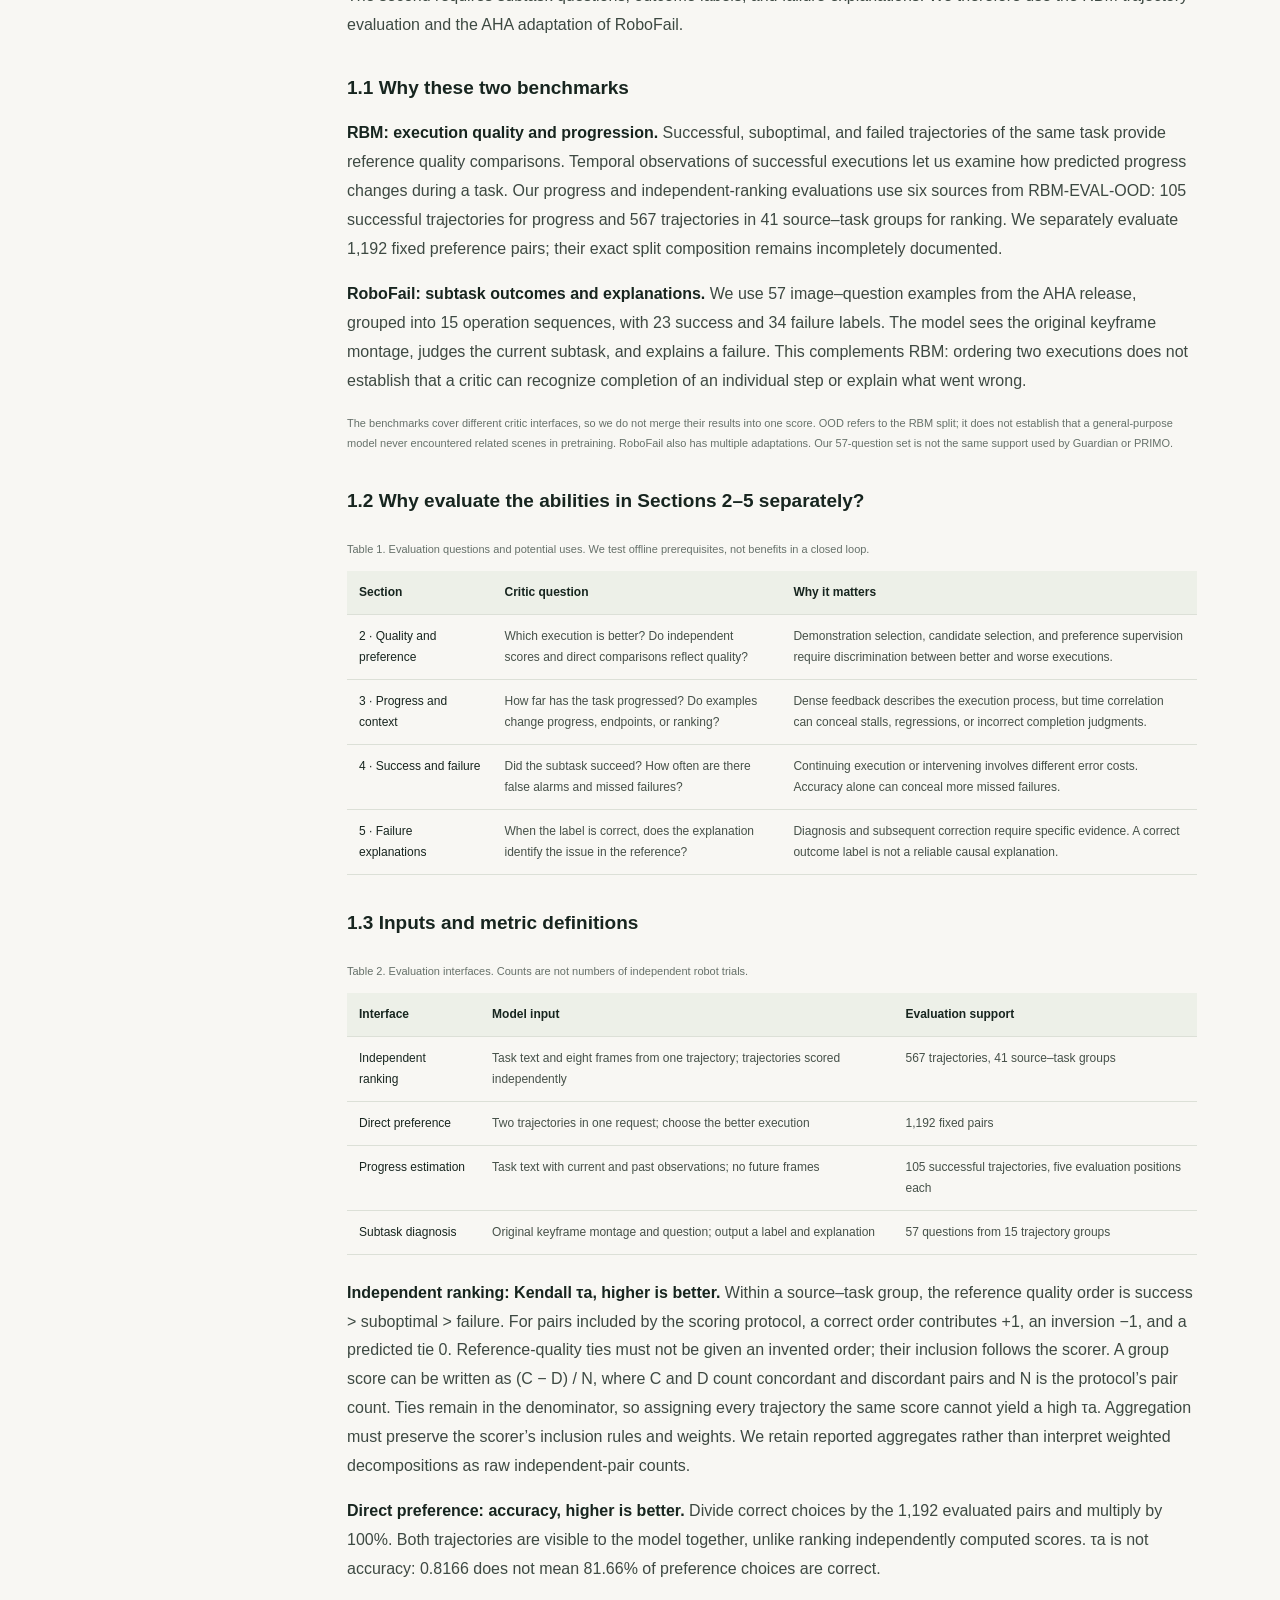
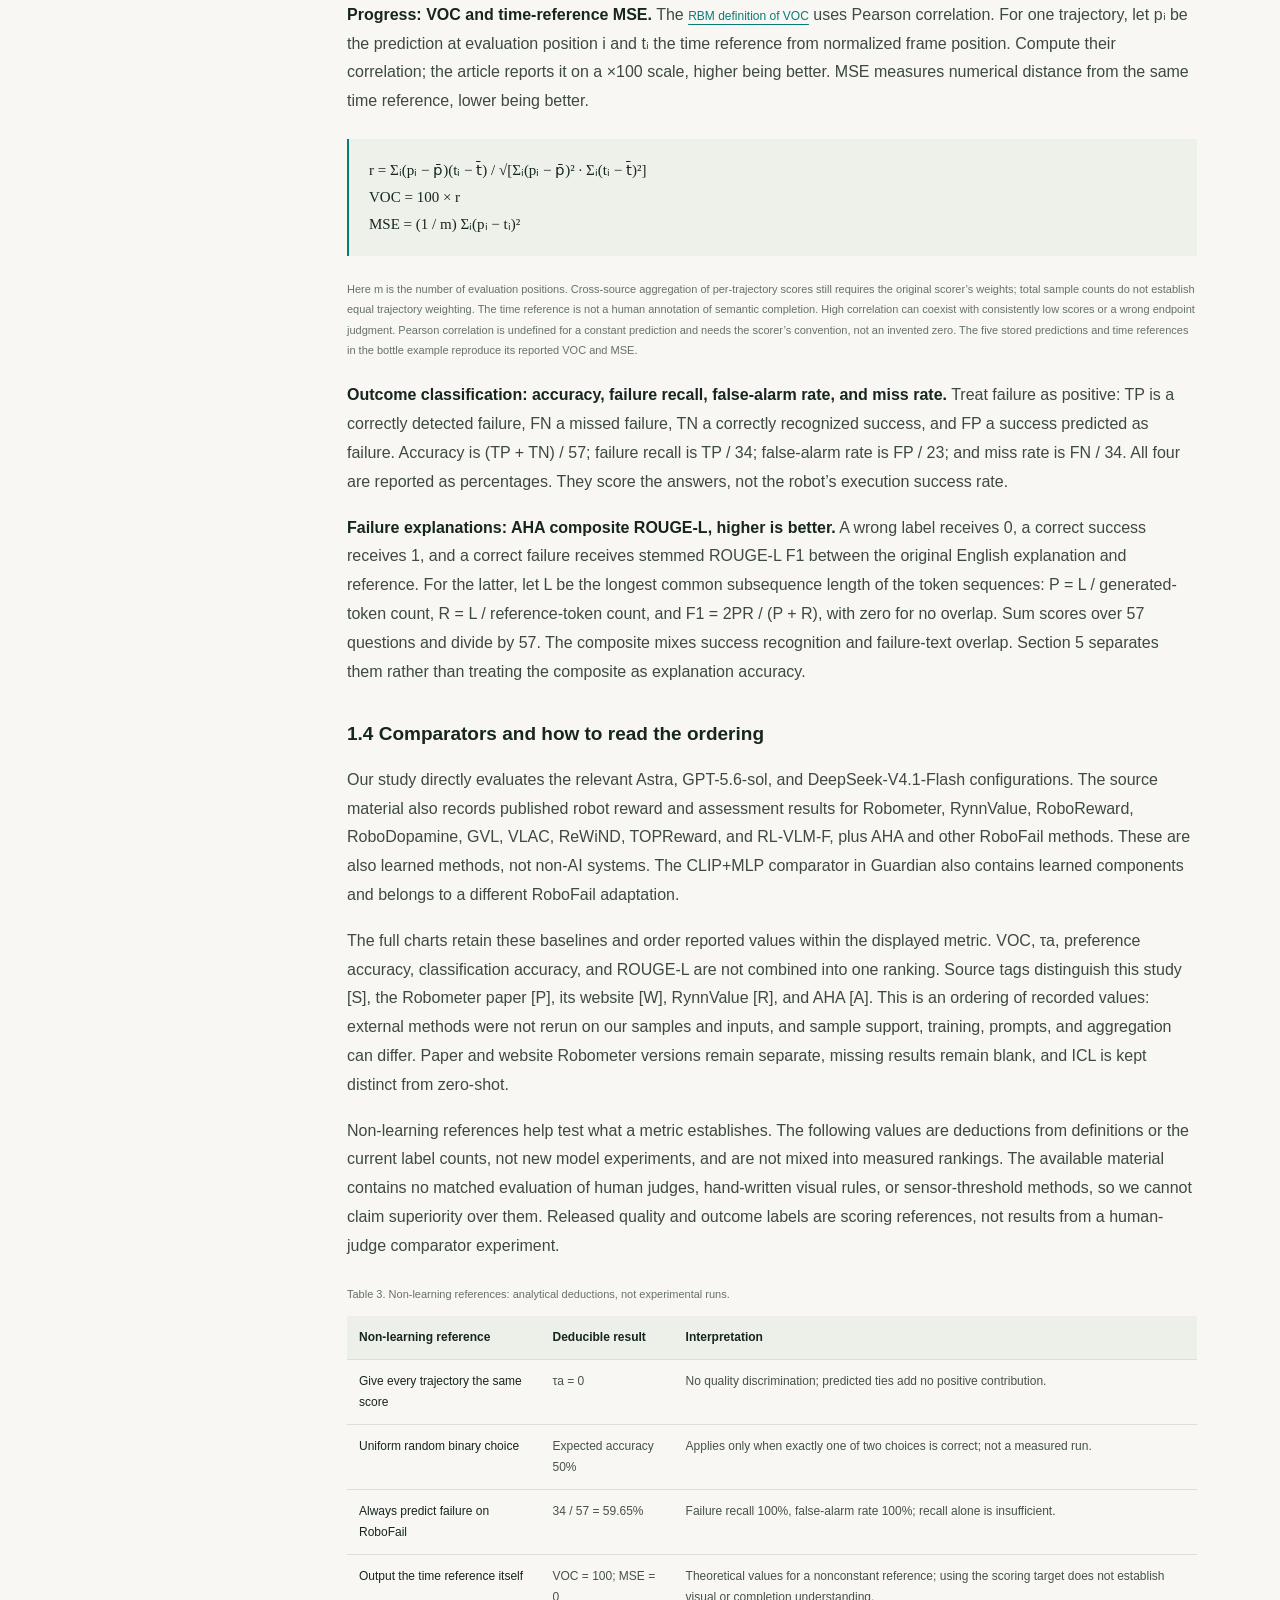
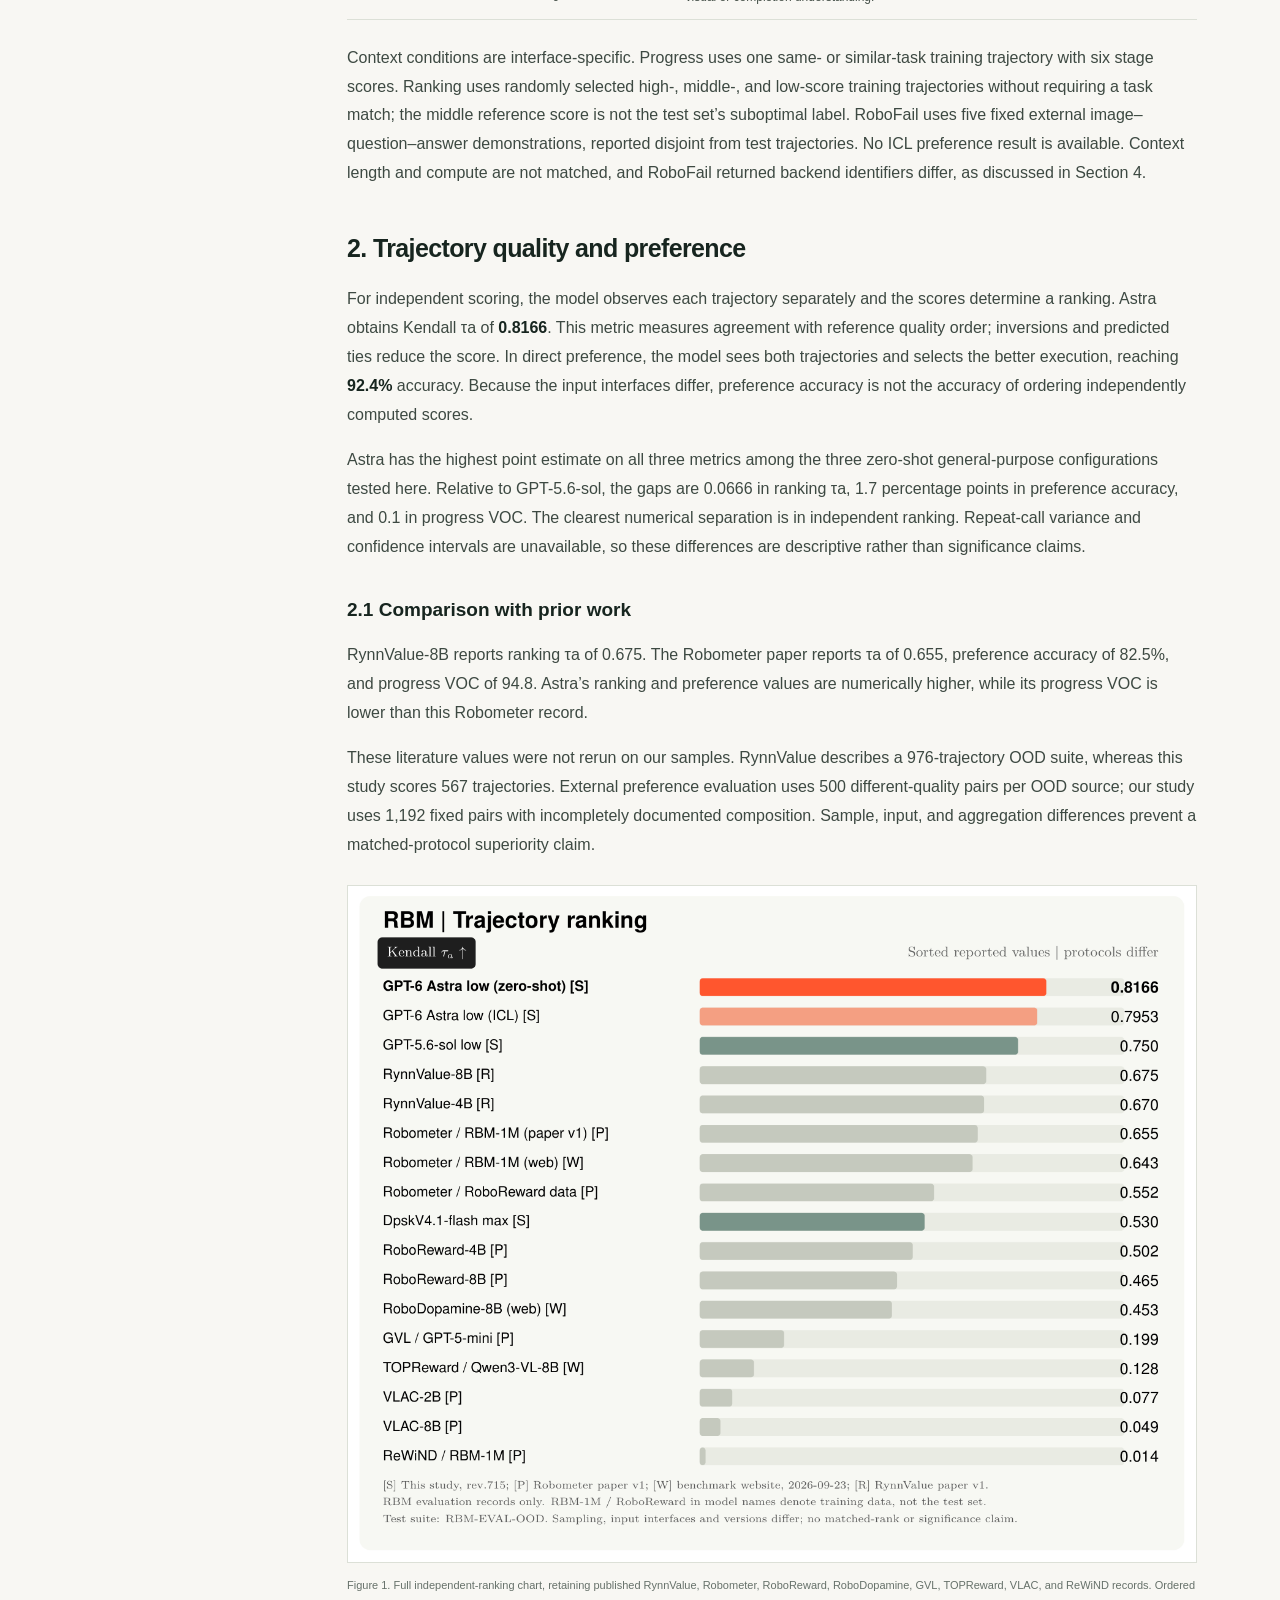
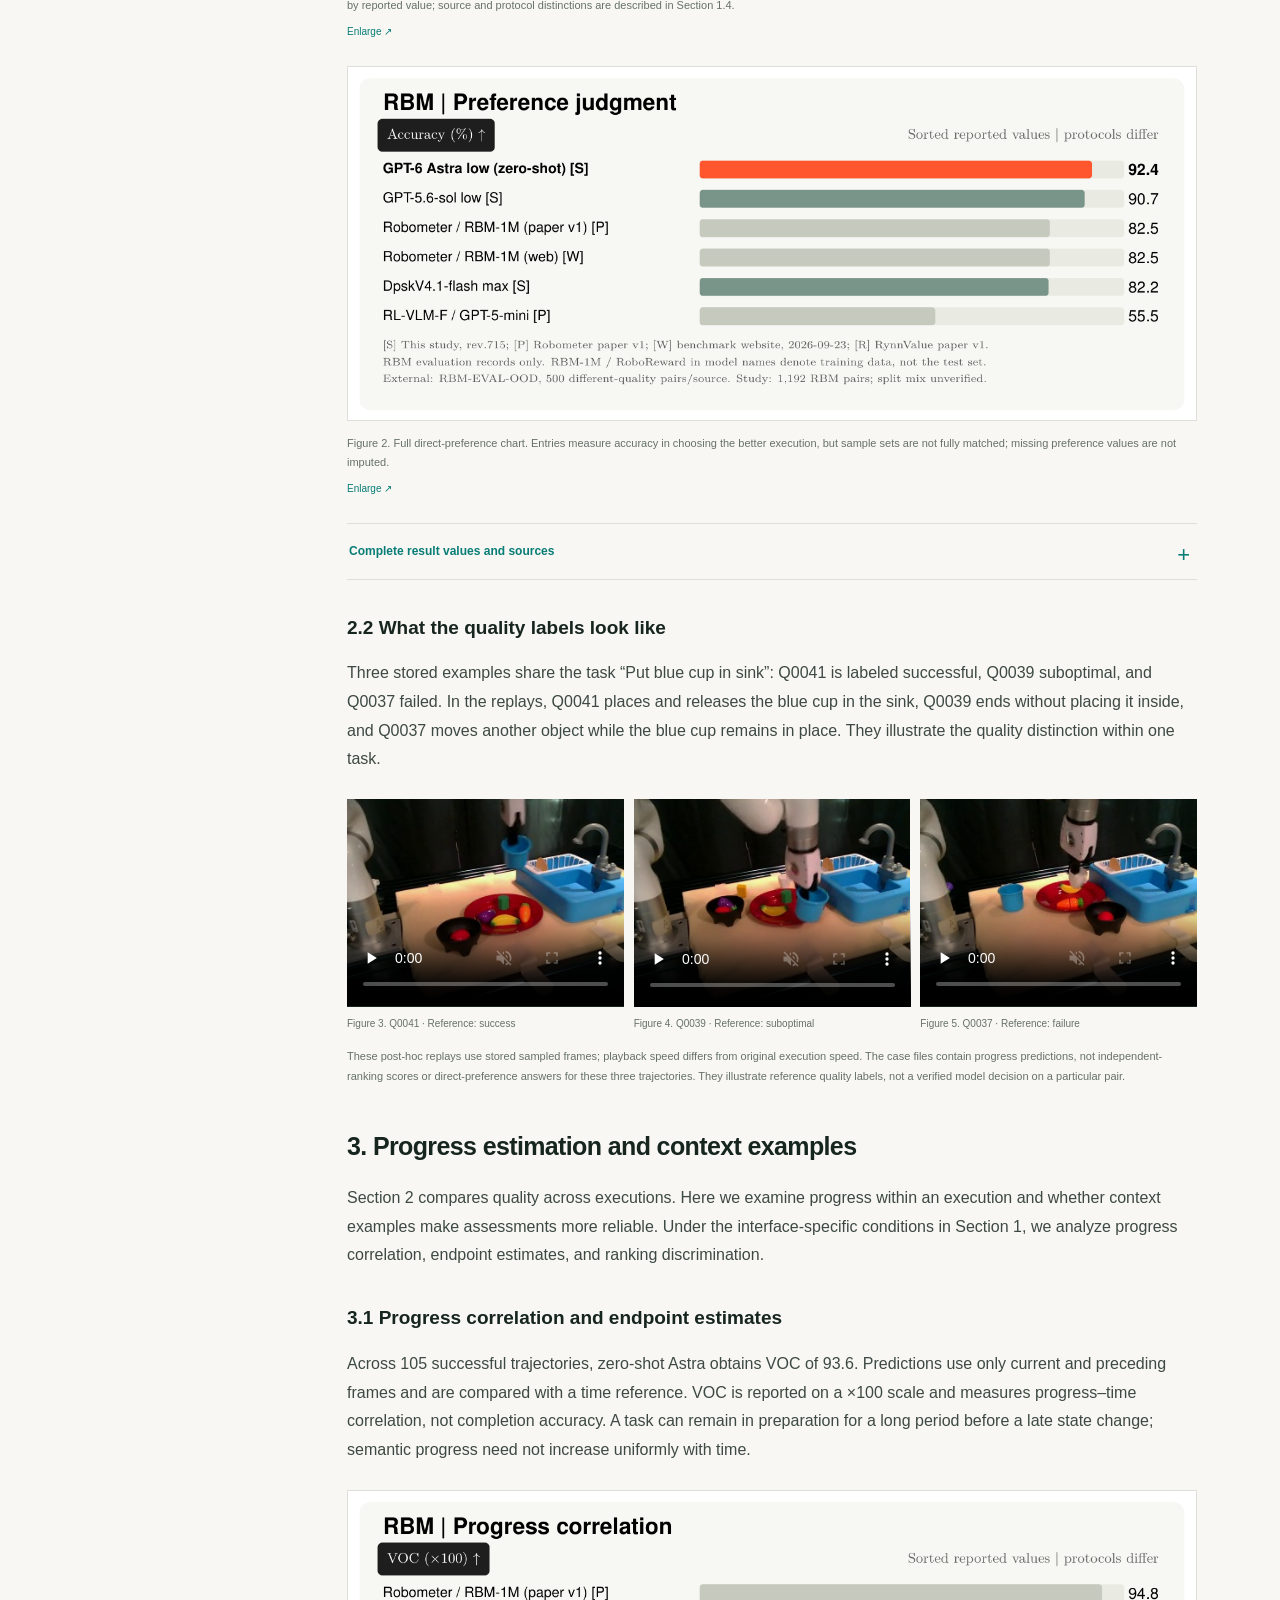
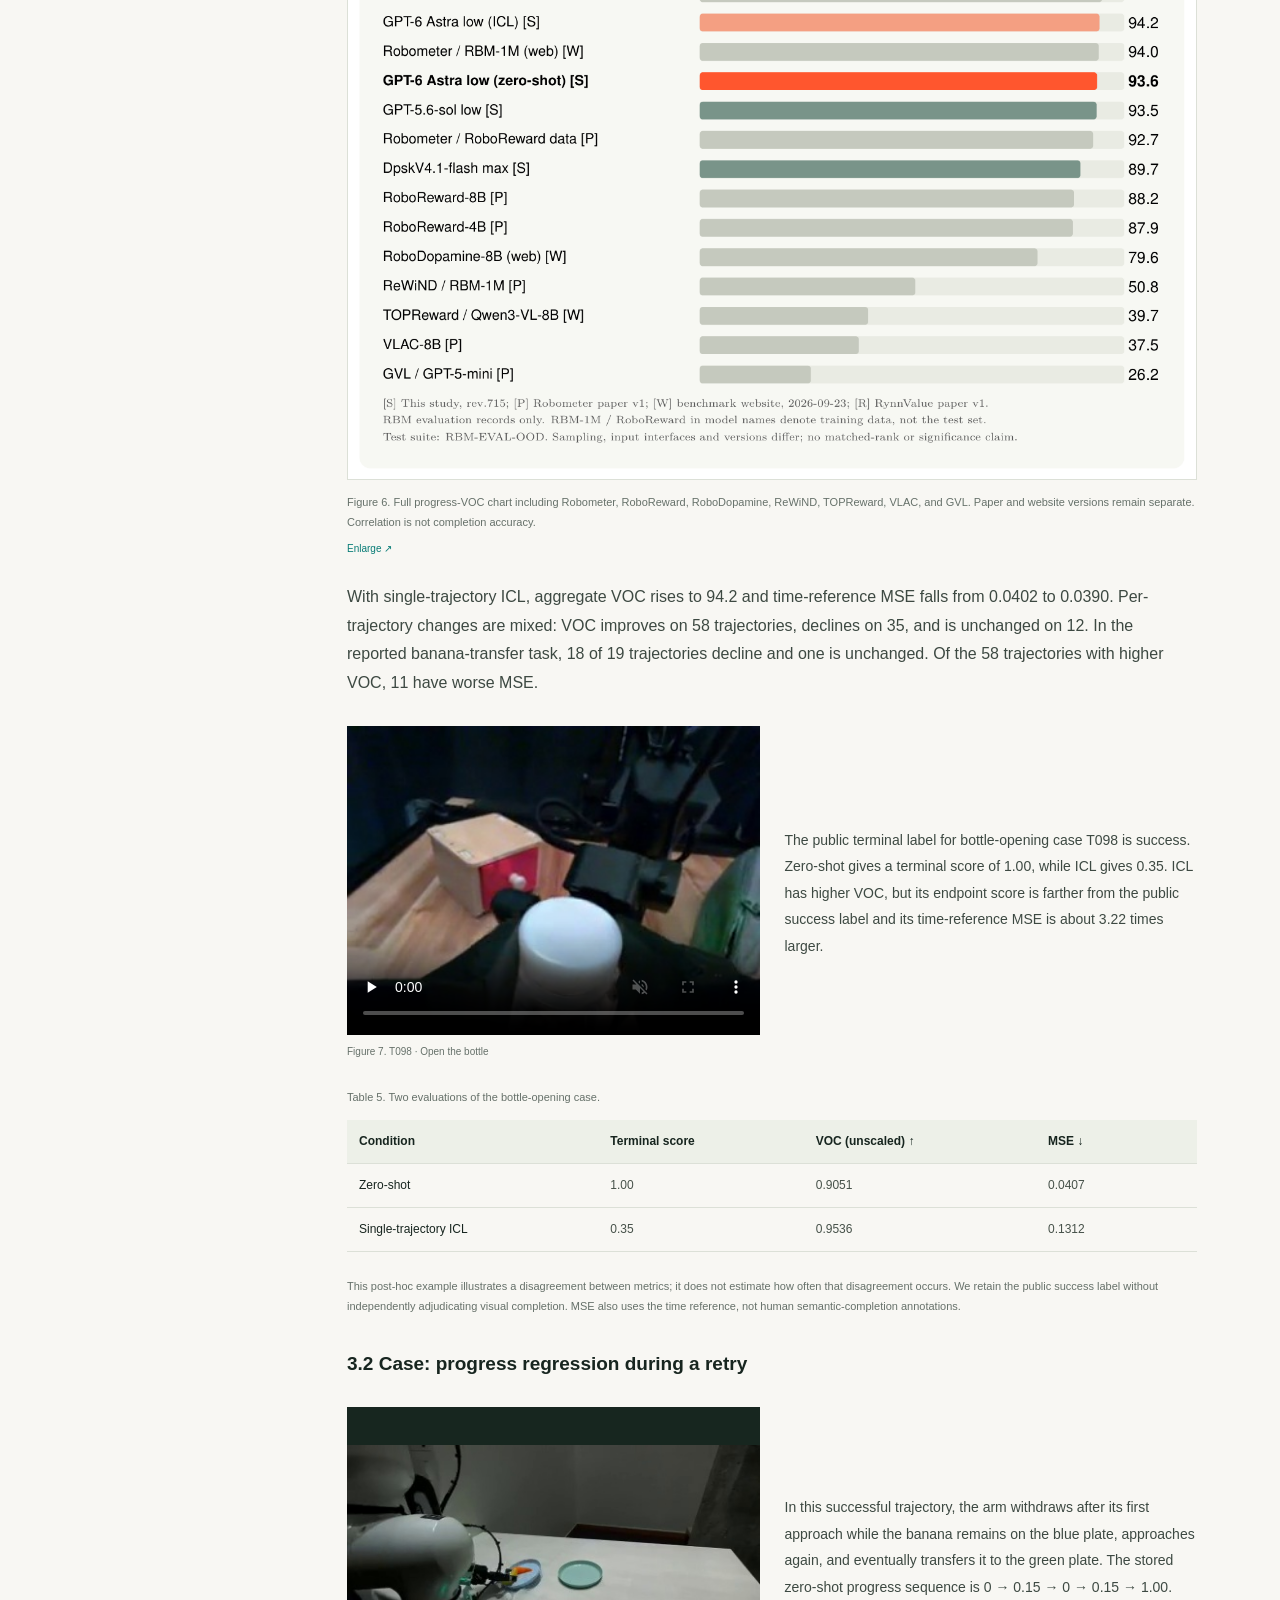
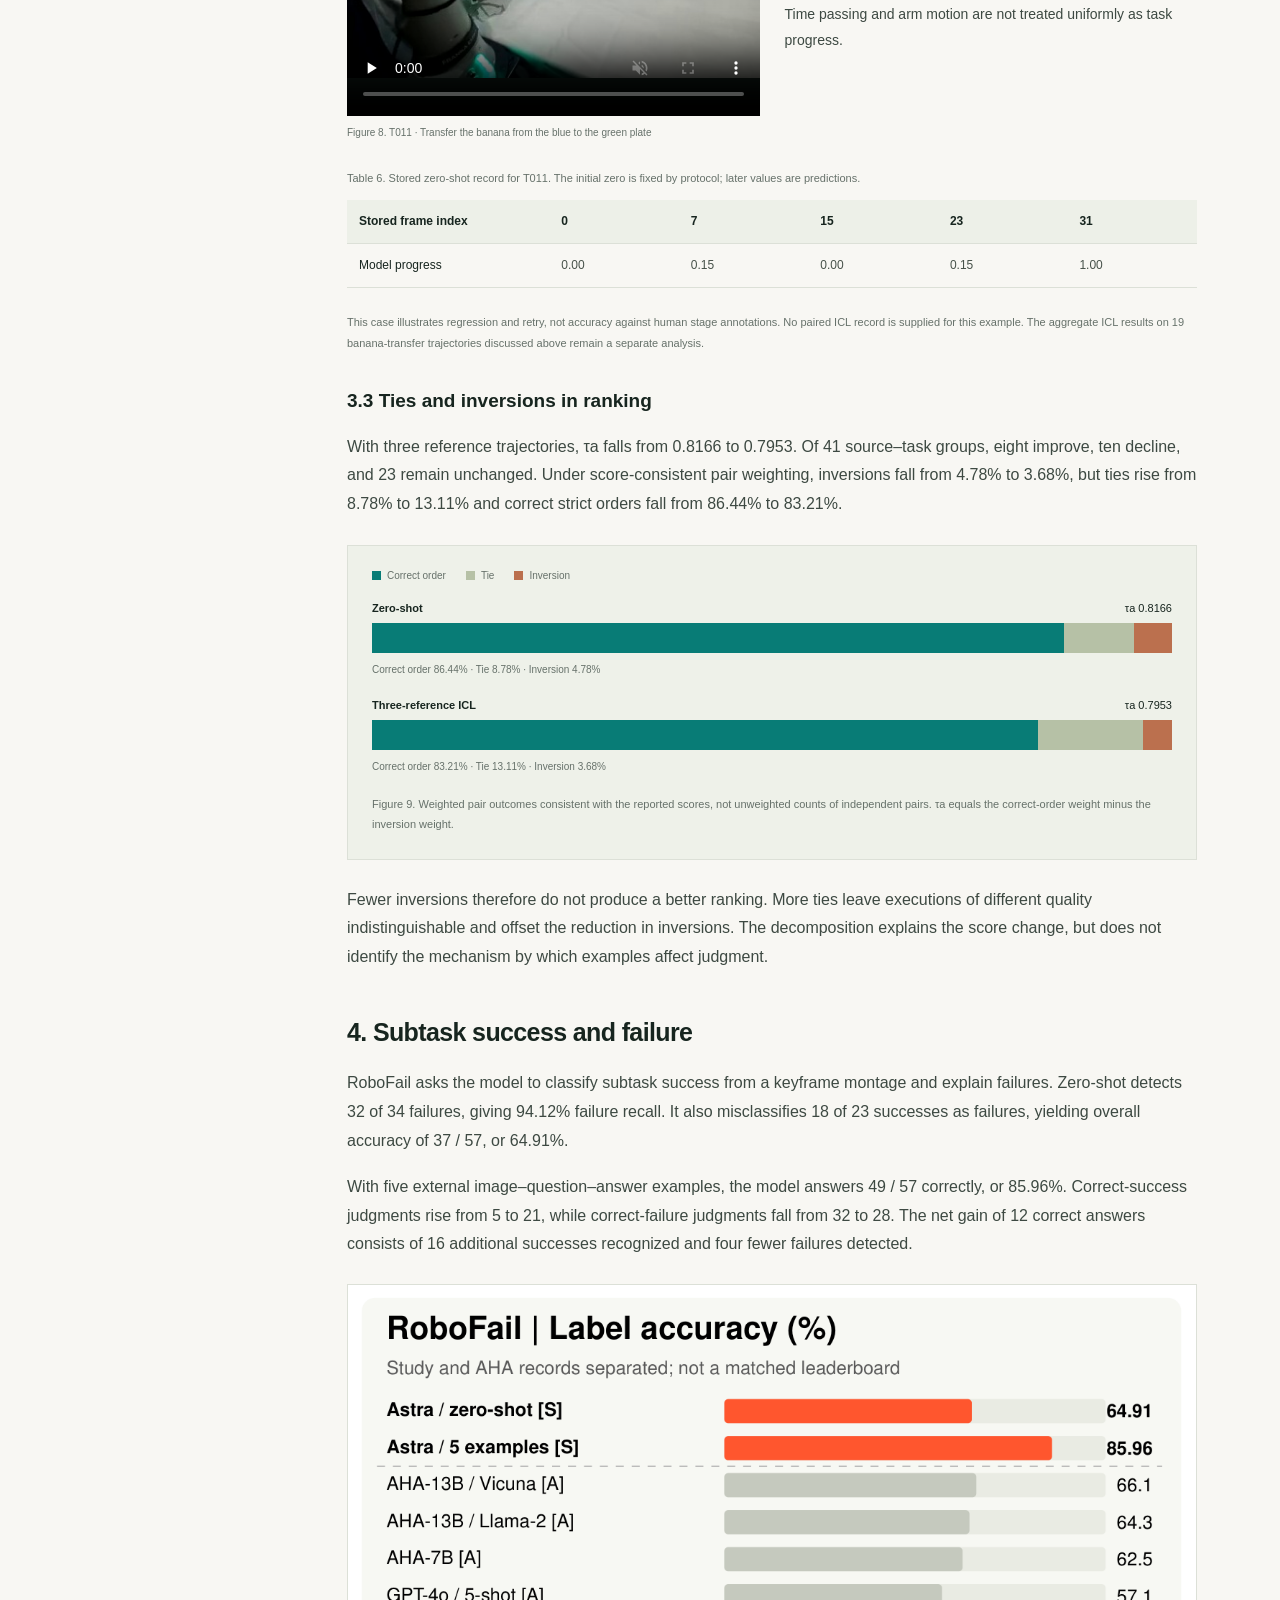
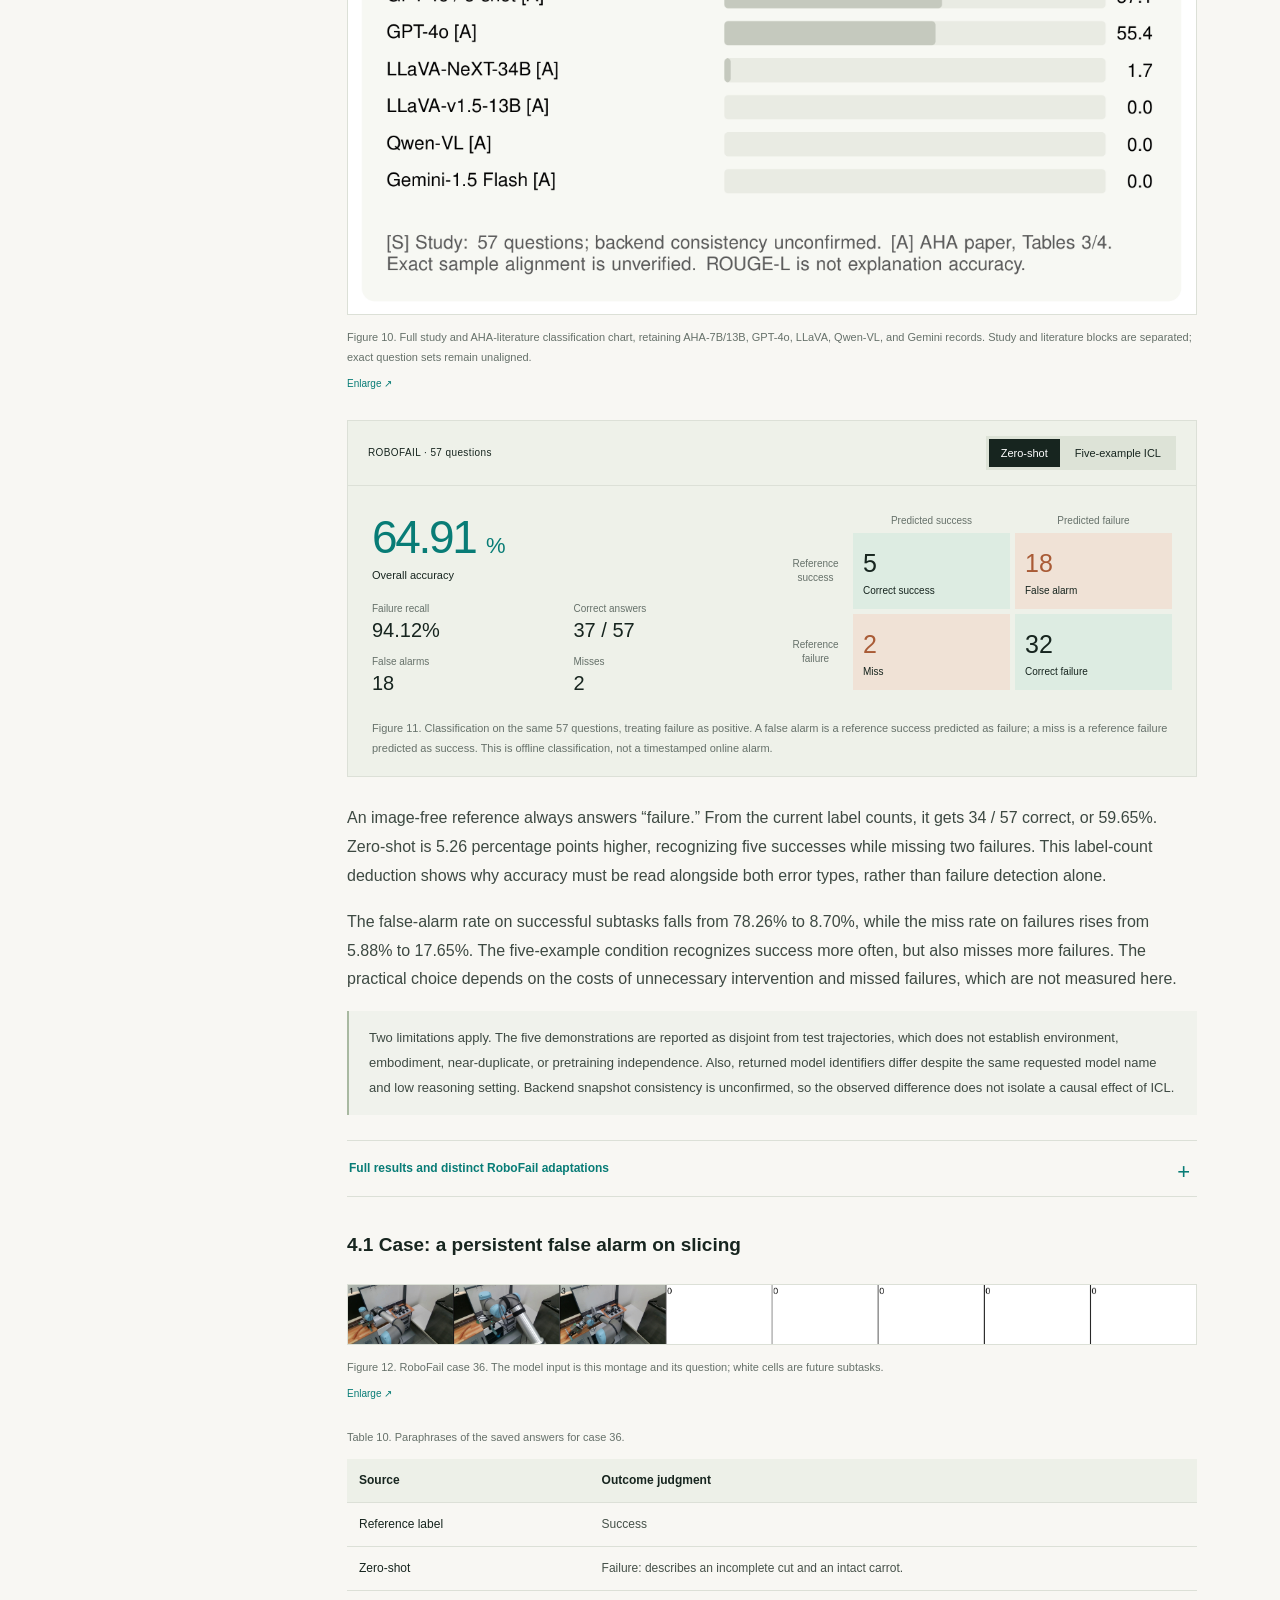
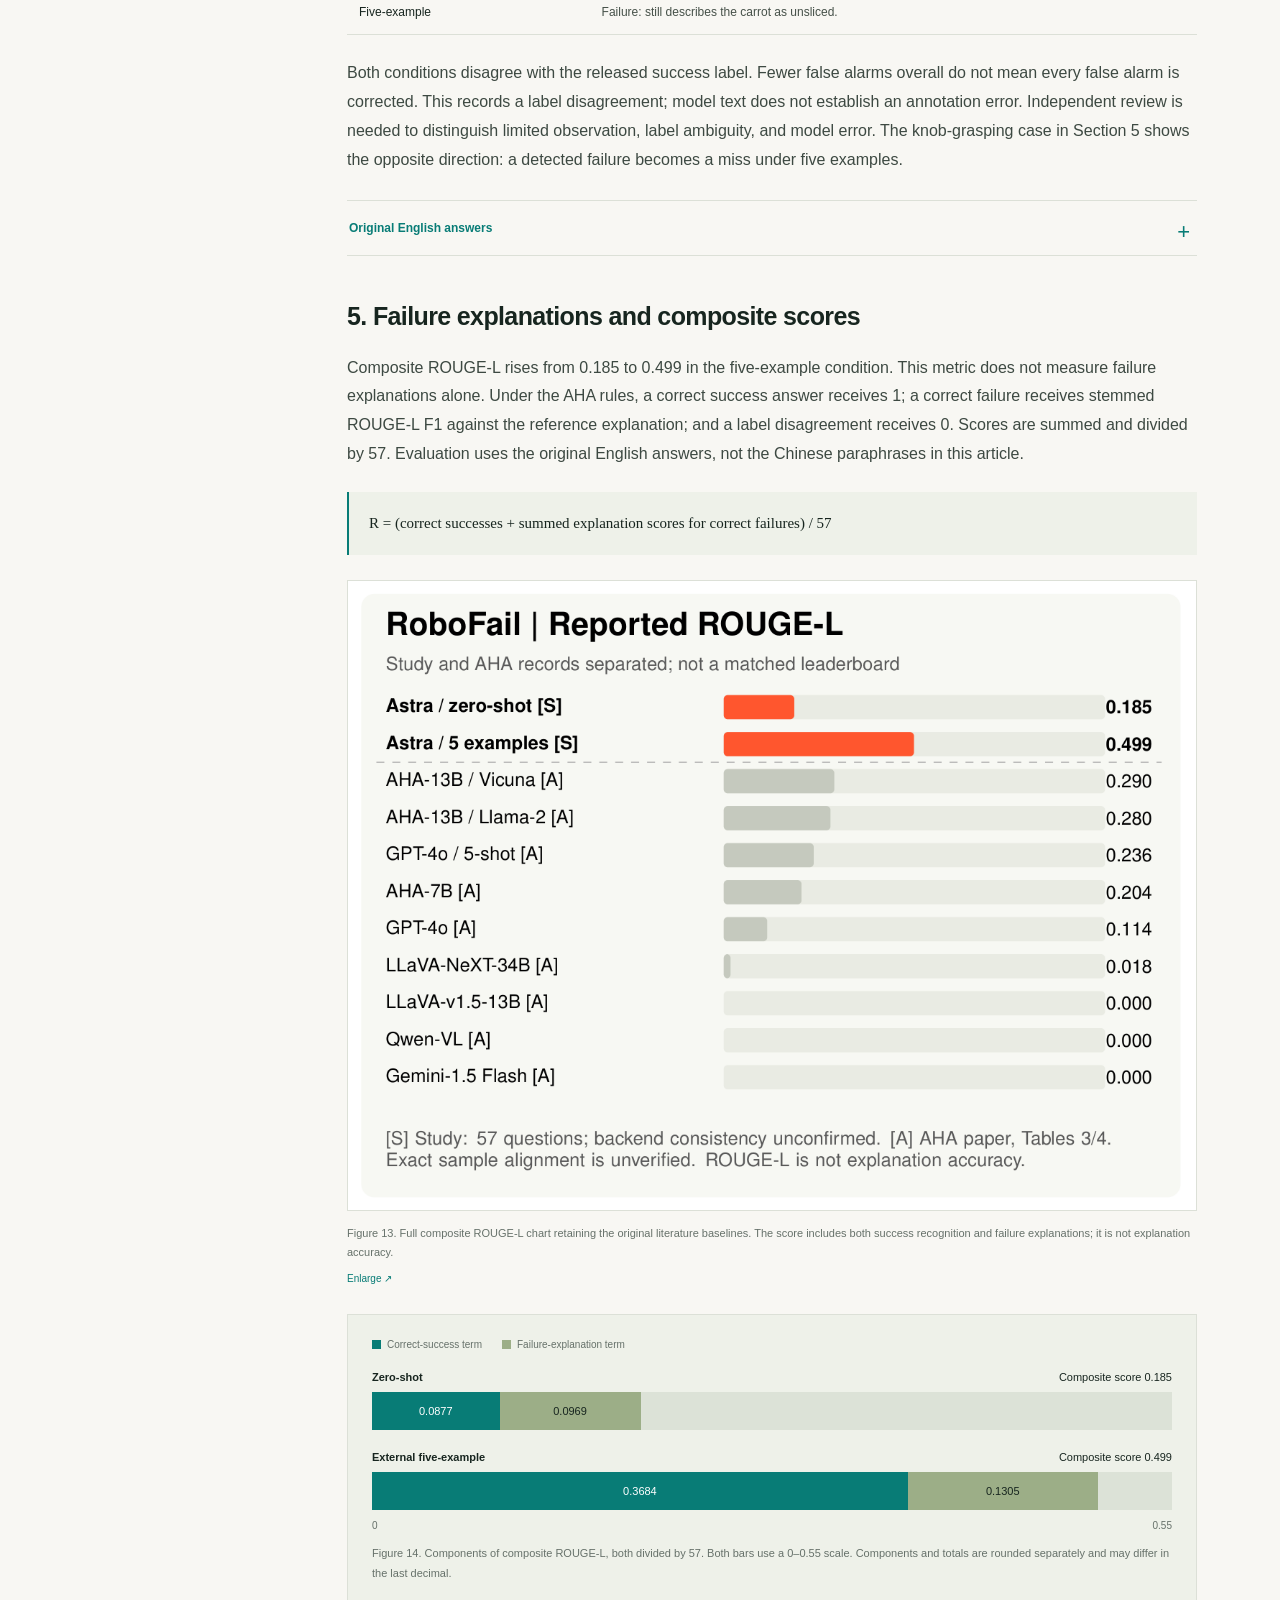
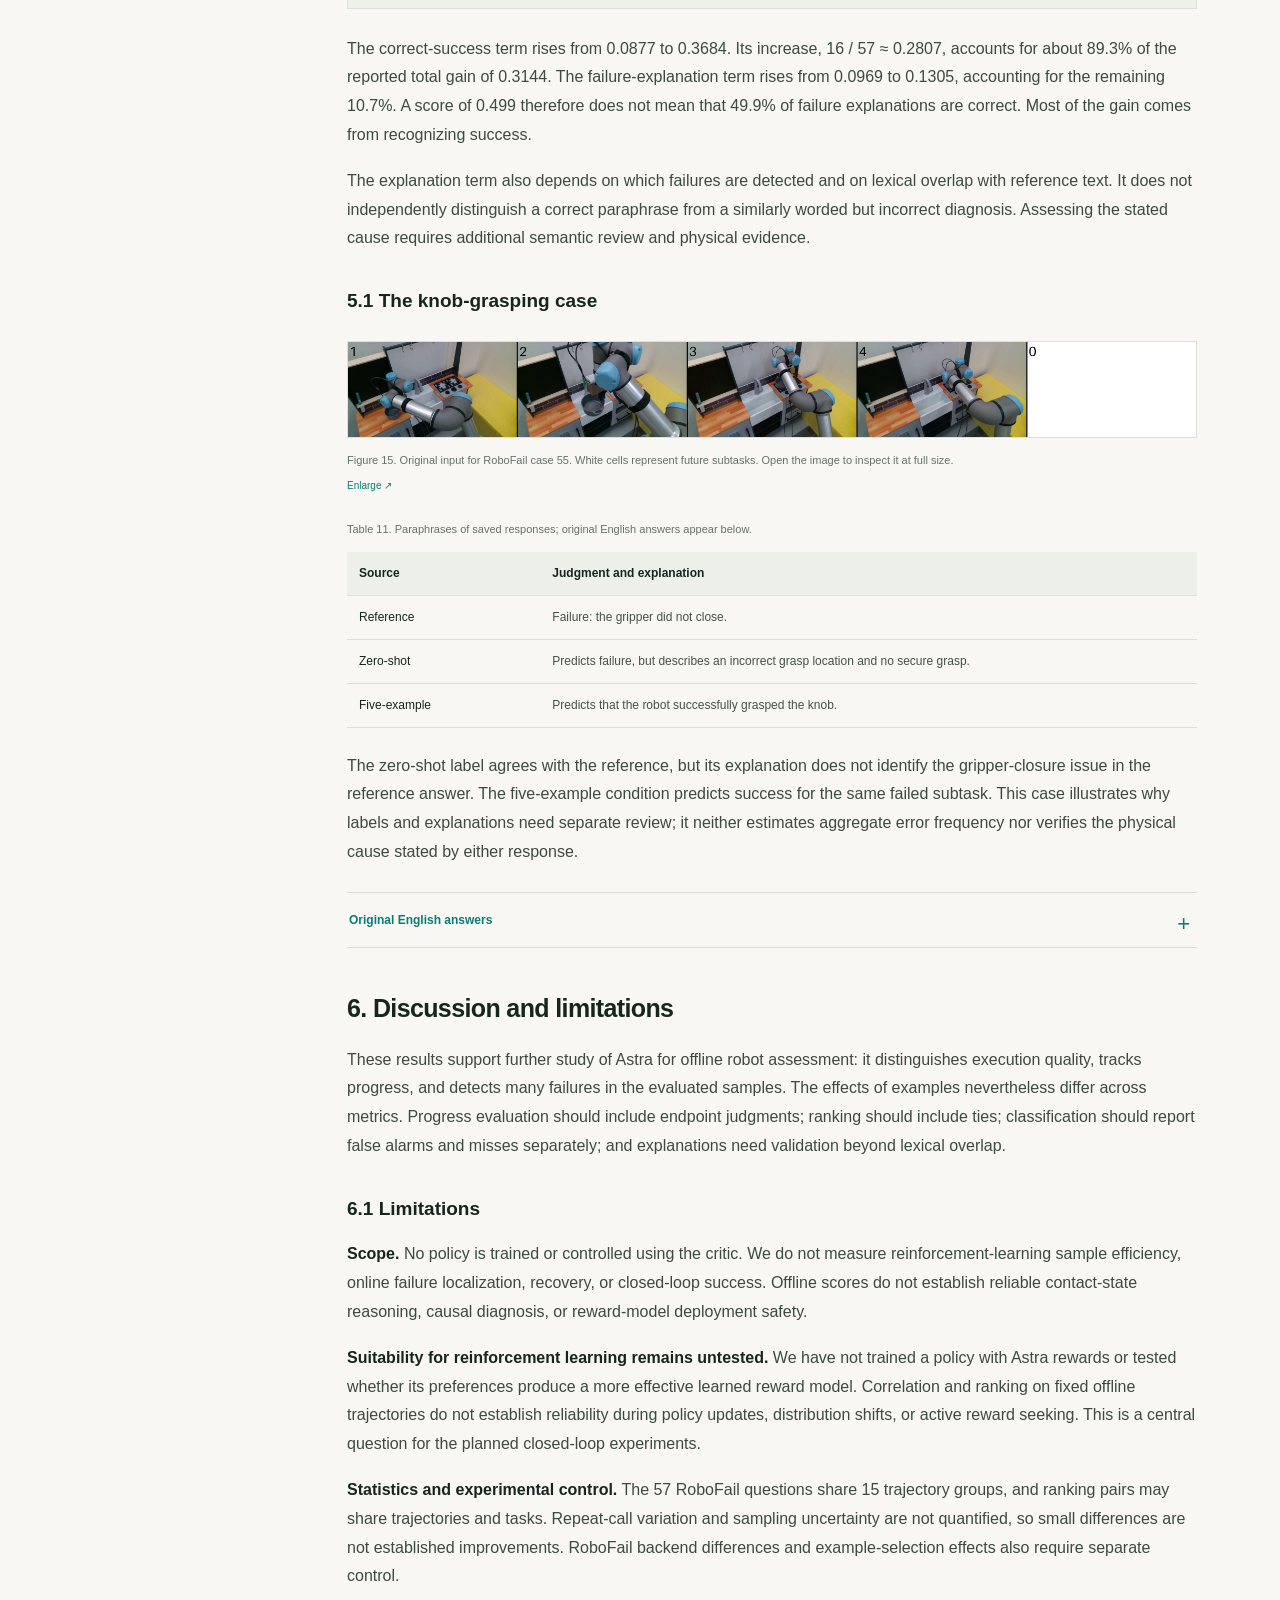
==== commit df62e42b: "Expand critic evaluation methods and restore full baseline comparisons" ====
--- a/en.html
+++ b/en.html
@@ -40,20 +40,26 @@
 <p>Contents</p>
 <nav>
 <a class="" href="#takeaways">Key takeaways</a>
-<a class="" href="#overview">Overview</a>
+<a class="" href="#overview">Background: policy and critic</a>
 <a class="" href="#setup">1. Study design</a>
-<a class="subsection" href="#trajectory-cases">1.1 Execution examples</a>
+<a class="subsection" href="#benchmark-choice">1.1 Benchmark choice</a>
+<a class="subsection" href="#evaluation-questions">1.2 Evaluation questions</a>
+<a class="subsection" href="#metrics">1.3 Metric definitions</a>
+<a class="subsection" href="#comparison-protocol">1.4 Comparators</a>
 <a class="" href="#results">2. Quality and preference</a>
 <a class="subsection" href="#literature">2.1 Prior work</a>
+<a class="subsection" href="#trajectory-cases">2.2 Execution examples</a>
 <a class="" href="#context">3. Progress and context</a>
 <a class="subsection" href="#progress">3.1 Progress and endpoints</a>
-<a class="subsection" href="#ranking-context">3.2 Ties and inversions</a>
+<a class="subsection" href="#progress-retry">3.2 Progress regression</a>
+<a class="subsection" href="#ranking-context">3.3 Ties and inversions</a>
 <a class="" href="#failure">4. Subtask classification</a>
+<a class="subsection" href="#classification-case">4.1 Persistent false alarm</a>
 <a class="" href="#explanations">5. Explanations and scores</a>
 <a class="subsection" href="#knob-case">5.1 Knob-grasping case</a>
 <a class="" href="#outlook">6. Discussion and limitations</a>
 <a class="subsection" href="#limitations">6.1 Limitations</a>
-<a class="subsection" href="#next-steps">6.2 Next steps</a>
+<a class="subsection" href="#next-steps">6.2 Reinforcement learning</a>
 <a class="" href="#resources">Data and references</a>
 </nav>
 </aside>
@@ -67,12 +73,11 @@
 </h1>
 <div class="author-block">
 <p class="authors">
-<span>Jinhao Zhang</span>, <span>Yuwei Zhang</span>, <span>Weitao Zhou</span>
+<span>Jinhao Zhang</span>, <span>Yuwei Zhang</span>, <span>Weitao Zhou</span>, <span>xxx</span>, <span>xxx</span>
 </p>
 <p class="organization">Simple AI</p>
 </div>
 <div class="publication-links" aria-label="Research materials">
-<a href="evidence.html#trajectories">Gallery ↗</a>
 <span class="unreleased">Code <small>(coming soon)</small>
 </span>
 <span class="unreleased">arXiv <small>(coming soon)</small>
@@ -93,16 +98,60 @@
 </ul>
 </section>
 <section id="overview" class="" data-toc>
-<h2>Overview</h2>
+<h2>Background: from action policy to critic</h2>
+<p class="">Several recent studies test GPT-6 Astra as an action policy. The <a class="inline-link" href="https://arxiv.org/abs/2609.24170" target="_blank" rel="noopener">RoboDojo evaluation</a> examines direct robot action generation, <a class="inline-link" href="https://research.nvidia.com/labs/srl/projects/astranomy/" target="_blank" rel="noopener">Astranomy</a> studies Astra as a native manipulation policy, and a <a class="inline-link" href="https://arxiv.org/abs/2609.38537" target="_blank" rel="noopener">cross-domain embodied evaluation</a> covers direct control and cooperation with trained policies. These studies primarily ask whether the model can decide what the robot should do next.</p>
+<p class="">Robot systems also need to evaluate behavior that has already occurred. A critic can assess progress, compare executions, recognize an unfinished subtask, or explain a problem. Such feedback could support trajectory selection, execution monitoring, and reward or preference supervision for subsequent reinforcement learning. Action generation does not establish these assessment abilities, so we evaluate Astra separately as a robot critic.</p>
 <p class="">We study whether GPT-6 Astra can assess robot execution from visual observations. On RBM trajectory data and the AHA adaptation of RoboFail, we evaluate four interfaces: independent trajectory scoring, direct comparison of two trajectories, progress estimation, and subtask success classification with explanations. Tasks and observations are supplied through prompts, without fine-tuning for these evaluations.</p>
 <p class="">Astra obtains strong execution-quality scores in this evaluation. Further analysis shows that progress correlation, ranking discrimination, failure recall, and explanation quality do not always improve together. We present the results by interface and examine these differences through individual cases. All experiments are offline; we have not tested whether critic feedback improves policy learning or closed-loop execution.</p>
 </section>
 <section id="setup" class="" data-toc>
 <h2>1. Study design</h2>
-<p class="">A robot critic may compare trajectories, estimate progress, or check whether a subtask has finished. These uses require different judgments. We evaluate them separately rather than summarize all of them with one score.</p>
-<div class="table-scroll" role="region" aria-label="Table 1. Four evaluation interfaces. Counts are not numbers of independent robot trials." tabindex="0">
+<p class="">We evaluate critics at two scales: complete executions and their progression, and the outcomes and explanations of individual subtasks. The first requires trajectories with task descriptions, temporal observations, and quality differences. The second requires subtask questions, outcome labels, and failure explanations. We therefore use the RBM trajectory evaluation and the AHA adaptation of RoboFail.</p>
+<h3 id="benchmark-choice" data-toc>1.1 Why these two benchmarks</h3>
+<p class="">
+<strong>RBM: execution quality and progression.</strong> Successful, suboptimal, and failed trajectories of the same task provide reference quality comparisons. Temporal observations of successful executions let us examine how predicted progress changes during a task. Our progress and independent-ranking evaluations use six sources from RBM-EVAL-OOD: 105 successful trajectories for progress and 567 trajectories in 41 source–task groups for ranking. We separately evaluate 1,192 fixed preference pairs; their exact split composition remains incompletely documented.</p>
+<p class="">
+<strong>RoboFail: subtask outcomes and explanations.</strong> We use 57 image–question examples from the AHA release, grouped into 15 operation sequences, with 23 success and 34 failure labels. The model sees the original keyframe montage, judges the current subtask, and explains a failure. This complements RBM: ordering two executions does not establish that a critic can recognize completion of an individual step or explain what went wrong.</p>
+<p class="fine">The benchmarks cover different critic interfaces, so we do not merge their results into one score. OOD refers to the RBM split; it does not establish that a general-purpose model never encountered related scenes in pretraining. RoboFail also has multiple adaptations. Our 57-question set is not the same support used by Guardian or PRIMO.</p>
+<h3 id="evaluation-questions" data-toc>1.2 Why evaluate the abilities in Sections 2–5 separately?</h3>
+<div class="table-scroll" role="region" aria-label="Evaluation questions and potential uses. We test offline prerequisites, not benefits in a closed loop." tabindex="0">
 <table>
-<caption>Table 1. Four evaluation interfaces. Counts are not numbers of independent robot trials.</caption>
+<caption>Table 1. Evaluation questions and potential uses. We test offline prerequisites, not benefits in a closed loop.</caption>
+<thead>
+<tr>
+<th scope="col">Section</th>
+<th scope="col">Critic question</th>
+<th scope="col">Why it matters</th>
+</tr>
+</thead>
+<tbody>
+<tr>
+<th scope="row">2 · Quality and preference</th>
+<td>Which execution is better? Do independent scores and direct comparisons reflect quality?</td>
+<td>Demonstration selection, candidate selection, and preference supervision require discrimination between better and worse executions.</td>
+</tr>
+<tr>
+<th scope="row">3 · Progress and context</th>
+<td>How far has the task progressed? Do examples change progress, endpoints, or ranking?</td>
+<td>Dense feedback describes the execution process, but time correlation can conceal stalls, regressions, or incorrect completion judgments.</td>
+</tr>
+<tr>
+<th scope="row">4 · Success and failure</th>
+<td>Did the subtask succeed? How often are there false alarms and missed failures?</td>
+<td>Continuing execution or intervening involves different error costs. Accuracy alone can conceal more missed failures.</td>
+</tr>
+<tr>
+<th scope="row">5 · Failure explanations</th>
+<td>When the label is correct, does the explanation identify the issue in the reference?</td>
+<td>Diagnosis and subsequent correction require specific evidence. A correct outcome label is not a reliable causal explanation.</td>
+</tr>
+</tbody>
+</table>
+</div>
+<h3 id="metrics" data-toc>1.3 Inputs and metric definitions</h3>
+<div class="table-scroll" role="region" aria-label="Evaluation interfaces. Counts are not numbers of independent robot trials." tabindex="0">
+<table>
+<caption>Table 2. Evaluation interfaces. Counts are not numbers of independent robot trials.</caption>
 <thead>
 <tr>
 <th scope="col">Interface</th>
@@ -113,161 +162,105 @@
 <tbody>
 <tr>
 <th scope="row">Independent ranking</th>
-<td>Task text and eight frames from one trajectory</td>
-<td>567 trajectories; 41 source–task groups</td>
+<td>Task text and eight frames from one trajectory; trajectories scored independently</td>
+<td>567 trajectories, 41 source–task groups</td>
 </tr>
 <tr>
 <th scope="row">Direct preference</th>
-<td>Two trajectories in the same request</td>
+<td>Two trajectories in one request; choose the better execution</td>
 <td>1,192 fixed pairs</td>
 </tr>
 <tr>
 <th scope="row">Progress estimation</th>
-<td>Task text, current and preceding observations</td>
-<td>105 successful trajectories; five evaluation positions</td>
+<td>Task text with current and past observations; no future frames</td>
+<td>105 successful trajectories, five evaluation positions each</td>
 </tr>
 <tr>
 <th scope="row">Subtask diagnosis</th>
-<td>Original keyframe montage and subtask question</td>
+<td>Original keyframe montage and question; output a label and explanation</td>
 <td>57 questions from 15 trajectory groups</td>
 </tr>
 </tbody>
 </table>
 </div>
-<p class="">Progress and ranking use six sources from RBM-EVAL-OOD. The reference quality order is success above suboptimal above failure. Preference is evaluated separately on 1,192 fixed pairs, whose split composition is not fully documented in the available record. The 57 RoboFail questions include 23 reference-success and 34 reference-failure subtasks.</p>
-<h3 id="trajectory-cases" data-toc>1.1 Three executions of the same task</h3>
-<p class="">All three trajectories below share the instruction “Put blue cup in sink.” Q0041 places and releases the cup in the sink. For Q0039, the model describes the cup slipping during transfer and remaining outside the basin. Q0037 moves another object while the blue cup stays in place. The saved progress estimates reach 1.00, fall from 0.55 to 0.40, and return to 0, respectively.</p>
-<div class="demo">
-<figure>
-<video controls playsinline muted preload="none" poster="assets/rbm/q0041-poster.jpg" src="assets/rbm/q0041-replay.mp4" aria-label="Q0041 · Success">
-</video>
-<figcaption>Q0041 · Success</figcaption>
-</figure>
-<figure>
-<video controls playsinline muted preload="none" poster="assets/rbm/q0039-poster.jpg" src="assets/rbm/q0039-replay.mp4" aria-label="Q0039 · Suboptimal">
-</video>
-<figcaption>Q0039 · Suboptimal</figcaption>
-</figure>
-<figure>
-<video controls playsinline muted preload="none" poster="assets/rbm/q0037-poster.jpg" src="assets/rbm/q0037-replay.mp4" aria-label="Q0037 · Failure">
-</video>
-<figcaption>Q0037 · Failure</figcaption>
-</figure>
-</div>
-<p class="fine">Figure 1. Replays of stored sampled frames; playback time is not original execution time. These cases were selected post hoc and do not estimate error frequency. Initial progress is fixed at zero by protocol. Subsequent scores are model outputs, not human completion annotations; model explanations are not independently verified physical causes.</p>
-<a class="inline-link" href="evidence.html#trajectories">Inspect observations and original model responses ↗</a>
+<p class="">
+<strong>Independent ranking: Kendall τa, higher is better.</strong> Within a source–task group, the reference quality order is success &gt; suboptimal &gt; failure. For pairs included by the scoring protocol, a correct order contributes +1, an inversion −1, and a predicted tie 0. Reference-quality ties must not be given an invented order; their inclusion follows the scorer. A group score can be written as (C − D) / N, where C and D count concordant and discordant pairs and N is the protocol’s pair count. Ties remain in the denominator, so assigning every trajectory the same score cannot yield a high τa. Aggregation must preserve the scorer’s inclusion rules and weights. We retain reported aggregates rather than interpret weighted decompositions as raw independent-pair counts.</p>
+<p class="">
+<strong>Direct preference: accuracy, higher is better.</strong> Divide correct choices by the 1,192 evaluated pairs and multiply by 100%. Both trajectories are visible to the model together, unlike ranking independently computed scores. τa is not accuracy: 0.8166 does not mean 81.66% of preference choices are correct.</p>
+<p class="">
+<strong>Progress: VOC and time-reference MSE.</strong> The <a class="inline-link" href="https://robometer.github.io/" target="_blank" rel="noopener">RBM definition of VOC</a> uses Pearson correlation. For one trajectory, let pᵢ be the prediction at evaluation position i and tᵢ the time reference from normalized frame position. Compute their correlation; the article reports it on a ×100 scale, higher being better. MSE measures numerical distance from the same time reference, lower being better.</p>
+<div class="formula" role="math">r = Σᵢ(pᵢ − p̄)(tᵢ − t̄) / √[Σᵢ(pᵢ − p̄)² · Σᵢ(tᵢ − t̄)²]<br>VOC = 100 × r<br>MSE = (1 / m) Σᵢ(pᵢ − tᵢ)²</div>
+<p class="fine">Here m is the number of evaluation positions. Cross-source aggregation of per-trajectory scores still requires the original scorer’s weights; total sample counts do not establish equal trajectory weighting. The time reference is not a human annotation of semantic completion. High correlation can coexist with consistently low scores or a wrong endpoint judgment. Pearson correlation is undefined for a constant prediction and needs the scorer’s convention, not an invented zero. The five stored predictions and time references in the bottle example reproduce its reported VOC and MSE.</p>
+<p class="">
+<strong>Outcome classification: accuracy, failure recall, false-alarm rate, and miss rate.</strong> Treat failure as positive: TP is a correctly detected failure, FN a missed failure, TN a correctly recognized success, and FP a success predicted as failure. Accuracy is (TP + TN) / 57; failure recall is TP / 34; false-alarm rate is FP / 23; and miss rate is FN / 34. All four are reported as percentages. They score the answers, not the robot’s execution success rate.</p>
+<p class="">
+<strong>Failure explanations: AHA composite ROUGE-L, higher is better.</strong> A wrong label receives 0, a correct success receives 1, and a correct failure receives stemmed ROUGE-L F1 between the original English explanation and reference. For the latter, let L be the longest common subsequence length of the token sequences: P = L / generated-token count, R = L / reference-token count, and F1 = 2PR / (P + R), with zero for no overlap. Sum scores over 57 questions and divide by 57. The composite mixes success recognition and failure-text overlap. Section 5 separates them rather than treating the composite as explanation accuracy.</p>
+<h3 id="comparison-protocol" data-toc>1.4 Comparators and how to read the ordering</h3>
+<p class="">Our study directly evaluates the relevant Astra, GPT-5.6-sol, and DeepSeek-V4.1-Flash configurations. The source material also records published robot reward and assessment results for Robometer, RynnValue, RoboReward, RoboDopamine, GVL, VLAC, ReWiND, TOPReward, and RL-VLM-F, plus AHA and other RoboFail methods. These are also learned methods, not non-AI systems. The CLIP+MLP comparator in Guardian also contains learned components and belongs to a different RoboFail adaptation.</p>
+<p class="">The full charts retain these baselines and order reported values within the displayed metric. VOC, τa, preference accuracy, classification accuracy, and ROUGE-L are not combined into one ranking. Source tags distinguish this study [S], the Robometer paper [P], its website [W], RynnValue [R], and AHA [A]. This is an ordering of recorded values: external methods were not rerun on our samples and inputs, and sample support, training, prompts, and aggregation can differ. Paper and website Robometer versions remain separate, missing results remain blank, and ICL is kept distinct from zero-shot.</p>
+<p class="">Non-learning references help test what a metric establishes. The following values are deductions from definitions or the current label counts, not new model experiments, and are not mixed into measured rankings. The available material contains no matched evaluation of human judges, hand-written visual rules, or sensor-threshold methods, so we cannot claim superiority over them. Released quality and outcome labels are scoring references, not results from a human-judge comparator experiment.</p>
+<div class="table-scroll" role="region" aria-label="Non-learning references: analytical deductions, not experimental runs." tabindex="0">
+<table>
+<caption>Table 3. Non-learning references: analytical deductions, not experimental runs.</caption>
+<thead>
+<tr>
+<th scope="col">Non-learning reference</th>
+<th scope="col">Deducible result</th>
+<th scope="col">Interpretation</th>
+</tr>
+</thead>
+<tbody>
+<tr>
+<th scope="row">Give every trajectory the same score</th>
+<td>τa = 0</td>
+<td>No quality discrimination; predicted ties add no positive contribution.</td>
+</tr>
+<tr>
+<th scope="row">Uniform random binary choice</th>
+<td>Expected accuracy 50%</td>
+<td>Applies only when exactly one of two choices is correct; not a measured run.</td>
+</tr>
+<tr>
+<th scope="row">Always predict failure on RoboFail</th>
+<td>34 / 57 = 59.65%</td>
+<td>Failure recall 100%, false-alarm rate 100%; recall alone is insufficient.</td>
+</tr>
+<tr>
+<th scope="row">Output the time reference itself</th>
+<td>VOC = 100; MSE = 0</td>
+<td>Theoretical values for a nonconstant reference; using the scoring target does not establish visual or completion understanding.</td>
+</tr>
+</tbody>
+</table>
+</div>
+<p class="">Context conditions are interface-specific. Progress uses one same- or similar-task training trajectory with six stage scores. Ranking uses randomly selected high-, middle-, and low-score training trajectories without requiring a task match; the middle reference score is not the test set’s suboptimal label. RoboFail uses five fixed external image–question–answer demonstrations, reported disjoint from test trajectories. No ICL preference result is available. Context length and compute are not matched, and RoboFail returned backend identifiers differ, as discussed in Section 4.</p>
 </section>
 <section id="results" class="" data-toc>
 <h2>2. Trajectory quality and preference</h2>
 <p class="">For independent scoring, the model observes each trajectory separately and the scores determine a ranking. Astra obtains Kendall τa of <strong>0.8166</strong>. This metric measures agreement with reference quality order; inversions and predicted ties reduce the score. In direct preference, the model sees both trajectories and selects the better execution, reaching <strong>92.4%</strong> accuracy. Because the input interfaces differ, preference accuracy is not the accuracy of ordering independently computed scores.</p>
-<figure class="study-figure">
-<div class="study-chart">
-<h4>Independent ranking<small>Kendall τa ↑</small>
-</h4>
-<div class="study-row">
-<span>Astra · low</span>
-<div class="study-track" aria-hidden="true">
-<i class="primary" style="width:81.66%">
-</i>
-</div>
-<b>0.8166</b>
-</div>
-<div class="study-row">
-<span>GPT-5.6-sol · low</span>
-<div class="study-track" aria-hidden="true">
-<i class="" style="width:75.0%">
-</i>
-</div>
-<b>0.7500</b>
-</div>
-<div class="study-row">
-<span>DeepSeek-V4.1-Flash · max</span>
-<div class="study-track" aria-hidden="true">
-<i class="" style="width:53.0%">
-</i>
-</div>
-<b>0.5300</b>
-</div>
-<div class="chart-axis">
-<span>0</span>
-<span>1</span>
-</div>
-</div>
-<div class="study-chart">
-<h4>Direct preference<small>Accuracy % ↑</small>
-</h4>
-<div class="study-row">
-<span>Astra · low</span>
-<div class="study-track" aria-hidden="true">
-<i class="primary" style="width:92.4%">
-</i>
-</div>
-<b>92.4</b>
-</div>
-<div class="study-row">
-<span>GPT-5.6-sol · low</span>
-<div class="study-track" aria-hidden="true">
-<i class="" style="width:90.7%">
-</i>
-</div>
-<b>90.7</b>
-</div>
-<div class="study-row">
-<span>DeepSeek-V4.1-Flash · max</span>
-<div class="study-track" aria-hidden="true">
-<i class="" style="width:82.2%">
-</i>
-</div>
-<b>82.2</b>
-</div>
-<div class="chart-axis">
-<span>0</span>
-<span>100</span>
-</div>
-</div>
-<div class="study-chart">
-<h4>Progress correlation<small>VOC ×100 ↑</small>
-</h4>
-<div class="study-row">
-<span>Astra · low</span>
-<div class="study-track" aria-hidden="true">
-<i class="primary" style="width:93.6%">
-</i>
-</div>
-<b>93.6</b>
-</div>
-<div class="study-row">
-<span>GPT-5.6-sol · low</span>
-<div class="study-track" aria-hidden="true">
-<i class="" style="width:93.5%">
-</i>
-</div>
-<b>93.5</b>
-</div>
-<div class="study-row">
-<span>DeepSeek-V4.1-Flash · max</span>
-<div class="study-track" aria-hidden="true">
-<i class="" style="width:89.7%">
-</i>
-</div>
-<b>89.7</b>
-</div>
-<div class="chart-axis">
-<span>0</span>
-<span>100</span>
-</div>
-</div>
-<figcaption>Figure 2. The three zero-shot configurations evaluated in this study. All bars start at zero. These are point estimates without confidence intervals. Reasoning settings differ; this is not an equal-compute comparison.</figcaption>
-</figure>
 <p class="">Astra has the highest point estimate on all three metrics among the three zero-shot general-purpose configurations tested here. Relative to GPT-5.6-sol, the gaps are 0.0666 in ranking τa, 1.7 percentage points in preference accuracy, and 0.1 in progress VOC. The clearest numerical separation is in independent ranking. Repeat-call variance and confidence intervals are unavailable, so these differences are descriptive rather than significance claims.</p>
 <h3 id="literature" data-toc>2.1 Comparison with prior work</h3>
 <p class="">RynnValue-8B reports ranking τa of 0.675. The Robometer paper reports τa of 0.655, preference accuracy of 82.5%, and progress VOC of 94.8. Astra’s ranking and preference values are numerically higher, while its progress VOC is lower than this Robometer record.</p>
 <p class="">These literature values were not rerun on our samples. RynnValue describes a 976-trajectory OOD suite, whereas this study scores 567 trajectories. External preference evaluation uses 500 different-quality pairs per OOD source; our study uses 1,192 fixed pairs with incompletely documented composition. Sample, input, and aggregation differences prevent a matched-protocol superiority claim.</p>
+<figure class="figure">
+<button type="button" data-zoom aria-label="Enlarge: Independent ranking with all verified baselines">
+<img loading="lazy" src="assets/figures/01_ranking.png" alt="Independent ranking with all verified baselines">
+</button>
+<figcaption>Figure 1. Full independent-ranking chart, retaining published RynnValue, Robometer, RoboReward, RoboDopamine, GVL, TOPReward, VLAC, and ReWiND records. Ordered by reported value; source and protocol distinctions are described in Section 1.4.<span class="zoom-label" aria-hidden="true">Enlarge ↗</span>
+</figcaption>
+</figure>
+<figure class="figure">
+<button type="button" data-zoom aria-label="Enlarge: Direct-preference comparison including Robometer and RL-VLM-F">
+<img loading="lazy" src="assets/figures/02_preference.png" alt="Direct-preference comparison including Robometer and RL-VLM-F">
+</button>
+<figcaption>Figure 2. Full direct-preference chart. Entries measure accuracy in choosing the better execution, but sample sets are not fully matched; missing preference values are not imputed.<span class="zoom-label" aria-hidden="true">Enlarge ↗</span>
+</figcaption>
+</figure>
 <details class="research-detail">
-<summary>Full results and literature charts</summary>
+<summary>Complete result values and sources</summary>
 <div class="table-scroll" role="region" aria-label="Full RBM results, retaining distinct sources and versions." tabindex="0">
 <table>
-<caption>Full RBM results, retaining distinct sources and versions.</caption>
+<caption>Table 4. Full RBM results, retaining distinct sources and versions.</caption>
 <thead>
 <tr>
 <th scope="col">Configuration</th>
@@ -408,48 +401,54 @@
 </table>
 </div>
 <p class="">The Robometer paper and website report VOC of 94.8 / 94.0 and τa of 0.655 / 0.643, respectively; both versions are retained. RBM-1M and RoboReward data in configuration names refer to training data. Missing values are not imputed. ICL is neither counted as an additional model nor selectively combined with zero-shot results.</p>
-<figure class="figure">
-<button type="button" data-zoom aria-label="Enlarge: Full independent-ranking results">
-<img loading="lazy" src="assets/figures/01_ranking.png" alt="Full independent-ranking results">
-</button>
-<figcaption>Original source chart; cross-paper values are not matched-protocol rankings.<span class="zoom-label" aria-hidden="true">Enlarge ↗</span>
-</figcaption>
-</figure>
-<figure class="figure">
-<button type="button" data-zoom aria-label="Enlarge: Full direct-preference results">
-<img loading="lazy" src="assets/figures/02_preference.png" alt="Full direct-preference results">
-</button>
-<figcaption>Original source chart; cross-paper values are not matched-protocol rankings.<span class="zoom-label" aria-hidden="true">Enlarge ↗</span>
-</figcaption>
-</figure>
-<figure class="figure">
-<button type="button" data-zoom aria-label="Enlarge: Full progress-correlation results">
-<img loading="lazy" src="assets/figures/03_progress.png" alt="Full progress-correlation results">
-</button>
-<figcaption>Original source chart; cross-paper values are not matched-protocol rankings.<span class="zoom-label" aria-hidden="true">Enlarge ↗</span>
-</figcaption>
-</figure>
 </details>
+<h3 id="trajectory-cases" data-toc>2.2 What the quality labels look like</h3>
+<p class="">Three stored examples share the task “Put blue cup in sink”: Q0041 is labeled successful, Q0039 suboptimal, and Q0037 failed. In the replays, Q0041 places and releases the blue cup in the sink, Q0039 ends without placing it inside, and Q0037 moves another object while the blue cup remains in place. They illustrate the quality distinction within one task.</p>
+<div class="demo">
+<figure>
+<video controls playsinline muted preload="none" poster="assets/rbm/q0041-poster.jpg" src="assets/rbm/q0041-replay.mp4" aria-label="Q0041 · Reference: success">
+</video>
+<figcaption>Figure 3. Q0041 · Reference: success</figcaption>
+</figure>
+<figure>
+<video controls playsinline muted preload="none" poster="assets/rbm/q0039-poster.jpg" src="assets/rbm/q0039-replay.mp4" aria-label="Q0039 · Reference: suboptimal">
+</video>
+<figcaption>Figure 4. Q0039 · Reference: suboptimal</figcaption>
+</figure>
+<figure>
+<video controls playsinline muted preload="none" poster="assets/rbm/q0037-poster.jpg" src="assets/rbm/q0037-replay.mp4" aria-label="Q0037 · Reference: failure">
+</video>
+<figcaption>Figure 5. Q0037 · Reference: failure</figcaption>
+</figure>
+</div>
+<p class="fine">These post-hoc replays use stored sampled frames; playback speed differs from original execution speed. The case files contain progress predictions, not independent-ranking scores or direct-preference answers for these three trajectories. They illustrate reference quality labels, not a verified model decision on a particular pair.</p>
 </section>
 <section id="context" class="" data-toc>
 <h2>3. Progress estimation and context examples</h2>
-<p class="">We also test demonstrations supplied in the request. In-context learning (ICL) does not update model parameters, and the example construction differs by interface. Progress uses one same- or similar-task training trajectory with six stage scores. Ranking uses three randomly selected high-, middle-, and low-score training trajectories, without requiring a task match. The middle reference score is not the test set’s suboptimal label. These are not equal-context comparisons, and no ICL preference result is reported.</p>
+<p class="">Section 2 compares quality across executions. Here we examine progress within an execution and whether context examples make assessments more reliable. Under the interface-specific conditions in Section 1, we analyze progress correlation, endpoint estimates, and ranking discrimination.</p>
 <h3 id="progress" data-toc>3.1 Progress correlation and endpoint estimates</h3>
 <p class="">Across 105 successful trajectories, zero-shot Astra obtains VOC of 93.6. Predictions use only current and preceding frames and are compared with a time reference. VOC is reported on a ×100 scale and measures progress–time correlation, not completion accuracy. A task can remain in preparation for a long period before a late state change; semantic progress need not increase uniformly with time.</p>
+<figure class="figure">
+<button type="button" data-zoom aria-label="Enlarge: Progress comparison with the original robot-reward baselines">
+<img loading="lazy" src="assets/figures/03_progress.png" alt="Progress comparison with the original robot-reward baselines">
+</button>
+<figcaption>Figure 6. Full progress-VOC chart including Robometer, RoboReward, RoboDopamine, ReWiND, TOPReward, VLAC, and GVL. Paper and website versions remain separate. Correlation is not completion accuracy.<span class="zoom-label" aria-hidden="true">Enlarge ↗</span>
+</figcaption>
+</figure>
 <p class="">With single-trajectory ICL, aggregate VOC rises to 94.2 and time-reference MSE falls from 0.0402 to 0.0390. Per-trajectory changes are mixed: VOC improves on 58 trajectories, declines on 35, and is unchanged on 12. In the reported banana-transfer task, 18 of 19 trajectories decline and one is unchanged. Of the 58 trajectories with higher VOC, 11 have worse MSE.</p>
 <div class="feature-case">
 <figure>
 <video controls playsinline muted preload="none" poster="assets/rbm/t098-poster.jpg" src="assets/rbm/t098-replay.mp4" aria-label="T098 · Open the bottle">
 </video>
-<figcaption>T098 · Open the bottle</figcaption>
+<figcaption>Figure 7. T098 · Open the bottle</figcaption>
 </figure>
 <div>
 <p class="">The public terminal label for bottle-opening case T098 is success. Zero-shot gives a terminal score of 1.00, while ICL gives 0.35. ICL has higher VOC, but its endpoint score is farther from the public success label and its time-reference MSE is about 3.22 times larger.</p>
 </div>
 </div>
-<div class="table-scroll" role="region" aria-label="Figure 3 / Table 2. Two evaluations of the bottle-opening case." tabindex="0">
+<div class="table-scroll" role="region" aria-label="Two evaluations of the bottle-opening case." tabindex="0">
 <table>
-<caption>Figure 3 / Table 2. Two evaluations of the bottle-opening case.</caption>
+<caption>Table 5. Two evaluations of the bottle-opening case.</caption>
 <thead>
 <tr>
 <th scope="col">Condition</th>
@@ -475,7 +474,44 @@
 </table>
 </div>
 <p class="fine">This post-hoc example illustrates a disagreement between metrics; it does not estimate how often that disagreement occurs. We retain the public success label without independently adjudicating visual completion. MSE also uses the time reference, not human semantic-completion annotations.</p>
-<h3 id="ranking-context" data-toc>3.2 Ties and inversions in ranking</h3>
+<h3 id="progress-retry" data-toc>3.2 Case: progress regression during a retry</h3>
+<div class="feature-case">
+<figure>
+<video controls playsinline muted preload="none" poster="assets/rbm/t011-poster.jpg" src="assets/rbm/t011-replay.mp4" aria-label="T011 · Transfer the banana from the blue to the green plate">
+</video>
+<figcaption>Figure 8. T011 · Transfer the banana from the blue to the green plate</figcaption>
+</figure>
+<div>
+<p class="">In this successful trajectory, the arm withdraws after its first approach while the banana remains on the blue plate, approaches again, and eventually transfers it to the green plate. The stored zero-shot progress sequence is 0 → 0.15 → 0 → 0.15 → 1.00. Time passing and arm motion are not treated uniformly as task progress.</p>
+</div>
+</div>
+<div class="table-scroll" role="region" aria-label="Stored zero-shot record for T011. The initial zero is fixed by protocol; later values are predictions." tabindex="0">
+<table>
+<caption>Table 6. Stored zero-shot record for T011. The initial zero is fixed by protocol; later values are predictions.</caption>
+<thead>
+<tr>
+<th scope="col">Stored frame index</th>
+<th scope="col">0</th>
+<th scope="col">7</th>
+<th scope="col">15</th>
+<th scope="col">23</th>
+<th scope="col">31</th>
+</tr>
+</thead>
+<tbody>
+<tr>
+<th scope="row">Model progress</th>
+<td>0.00</td>
+<td>0.15</td>
+<td>0.00</td>
+<td>0.15</td>
+<td>1.00</td>
+</tr>
+</tbody>
+</table>
+</div>
+<p class="fine">This case illustrates regression and retry, not accuracy against human stage annotations. No paired ICL record is supplied for this example. The aggregate ICL results on 19 banana-transfer trajectories discussed above remain a separate analysis.</p>
+<h3 id="ranking-context" data-toc>3.3 Ties and inversions in ranking</h3>
 <p class="">With three reference trajectories, τa falls from 0.8166 to 0.7953. Of 41 source–task groups, eight improve, ten decline, and 23 remain unchanged. Under score-consistent pair weighting, inversions fall from 4.78% to 3.68%, but ties rise from 8.78% to 13.11% and correct strict orders fall from 86.44% to 83.21%.</p>
 <figure class="study-figure">
 <div class="stack-key">
@@ -515,7 +551,7 @@
 </span>
 </div>
 <p class="stack-values">Correct order 83.21% · Tie 13.11% · Inversion 3.68%</p>
-<figcaption>Figure 4. Weighted pair outcomes consistent with the reported scores, not unweighted counts of independent pairs. τa equals the correct-order weight minus the inversion weight.</figcaption>
+<figcaption>Figure 9. Weighted pair outcomes consistent with the reported scores, not unweighted counts of independent pairs. τa equals the correct-order weight minus the inversion weight.</figcaption>
 </figure>
 <p class="">Fewer inversions therefore do not produce a better ranking. More ties leave executions of different quality indistinguishable and offset the reduction in inversions. The decomposition explains the score change, but does not identify the mechanism by which examples affect judgment.</p>
 </section>
@@ -523,6 +559,13 @@
 <h2>4. Subtask success and failure</h2>
 <p class="">RoboFail asks the model to classify subtask success from a keyframe montage and explain failures. Zero-shot detects 32 of 34 failures, giving 94.12% failure recall. It also misclassifies 18 of 23 successes as failures, yielding overall accuracy of 37 / 57, or 64.91%.</p>
 <p class="">With five external image–question–answer examples, the model answers 49 / 57 correctly, or 85.96%. Correct-success judgments rise from 5 to 21, while correct-failure judgments fall from 32 to 28. The net gain of 12 correct answers consists of 16 additional successes recognized and four fewer failures detected.</p>
+<figure class="figure">
+<button type="button" data-zoom aria-label="Enlarge: Outcome classification including AHA and other baselines">
+<img loading="lazy" src="assets/figures/04_robofail_icl.png" alt="Outcome classification including AHA and other baselines">
+</button>
+<figcaption>Figure 10. Full study and AHA-literature classification chart, retaining AHA-7B/13B, GPT-4o, LLaVA, Qwen-VL, and Gemini records. Study and literature blocks are separated; exact question sets remain unaligned.<span class="zoom-label" aria-hidden="true">Enlarge ↗</span>
+</figcaption>
+</figure>
 <figure class="diagnosis">
 <div class="diagnosis-header">
 <span>ROBOFAIL · 57 questions</span>
@@ -566,15 +609,16 @@
 <b data-cell>32</b>Correct failure</div>
 </div>
 </div>
-    <figcaption>Figure 5. Classification on the same 57 questions, treating failure as positive. A false alarm is a reference success predicted as failure; a miss is a reference failure predicted as success. This is offline classification, not a timestamped online alarm.</figcaption>
-</figure>
+    <figcaption>Figure 11. Classification on the same 57 questions, treating failure as positive. A false alarm is a reference success predicted as failure; a miss is a reference failure predicted as success. This is offline classification, not a timestamped online alarm.</figcaption>
+</figure>
+<p class="">An image-free reference always answers “failure.” From the current label counts, it gets 34 / 57 correct, or 59.65%. Zero-shot is 5.26 percentage points higher, recognizing five successes while missing two failures. This label-count deduction shows why accuracy must be read alongside both error types, rather than failure detection alone.</p>
 <p class="">The false-alarm rate on successful subtasks falls from 78.26% to 8.70%, while the miss rate on failures rises from 5.88% to 17.65%. The five-example condition recognizes success more often, but also misses more failures. The practical choice depends on the costs of unnecessary intervention and missed failures, which are not measured here.</p>
 <p class="method-note">Two limitations apply. The five demonstrations are reported as disjoint from test trajectories, which does not establish environment, embodiment, near-duplicate, or pretraining independence. Also, returned model identifiers differ despite the same requested model name and low reasoning setting. Backend snapshot consistency is unconfirmed, so the observed difference does not isolate a causal effect of ICL.</p>
 <details class="research-detail">
 <summary>Full results and distinct RoboFail adaptations</summary>
 <div class="table-scroll" role="region" aria-label="This study and published AHA records; exact question alignment is unverified." tabindex="0">
 <table>
-<caption>This study and published AHA records; exact question alignment is unverified.</caption>
+<caption>Table 7. This study and published AHA records; exact question alignment is unverified.</caption>
 <thead>
 <tr>
 <th scope="col">Configuration</th>
@@ -654,24 +698,10 @@
 </table>
 </div>
 <p class="">External results were not rerun or independently rescored on our 57 questions. The Vicuna and Llama-2 variants of AHA-13B remain separate. Published zero scores are retained without interpreting them as intrinsic inability.</p>
-<figure class="figure">
-<button type="button" data-zoom aria-label="Enlarge: Full subtask classification results">
-<img loading="lazy" src="assets/figures/04_robofail_icl.png" alt="Full subtask classification results">
-</button>
-<figcaption>Study and literature values are separated, not ranked on a common sample.<span class="zoom-label" aria-hidden="true">Enlarge ↗</span>
-</figcaption>
-</figure>
-<figure class="figure">
-<button type="button" data-zoom aria-label="Enlarge: Full composite ROUGE-L results">
-<img loading="lazy" src="assets/figures/05_robofail_icl.png" alt="Full composite ROUGE-L results">
-</button>
-<figcaption>The composite includes a classification term; see the definition in the next section.<span class="zoom-label" aria-hidden="true">Enlarge ↗</span>
-</figcaption>
-</figure>
 <p class="">Guardian uses 153 execution and 30 planning examples; PRIMO uses 100 Cosmos-curated examples. These supports differ from ours, and no Astra result is available on either. The literature records below remain separate from our 85.96% result.</p>
 <div class="table-scroll" role="region" aria-label="Guardian v4, Tables 1/2. +GF denotes training on GuardianFail-36k." tabindex="0">
 <table>
-<caption>Guardian v4, Tables 1/2. +GF denotes training on GuardianFail-36k.</caption>
+<caption>Table 8. Guardian v4, Tables 1/2. +GF denotes training on GuardianFail-36k.</caption>
 <thead>
 <tr>
 <th scope="col">Configuration</th>
@@ -730,7 +760,7 @@
 </div>
 <div class="table-scroll" role="region" aria-label="PRIMO, Table 3 / Appendix A.3." tabindex="0">
 <table>
-<caption>PRIMO, Table 3 / Appendix A.3.</caption>
+<caption>Table 9. PRIMO, Table 3 / Appendix A.3.</caption>
 <thead>
 <tr>
 <th scope="col">Configuration</th>
@@ -785,12 +815,64 @@
 </tbody>
 </table>
 </div>
+</details>
+<h3 id="classification-case" data-toc>4.1 Case: a persistent false alarm on slicing</h3>
+<figure class="figure">
+<button type="button" data-zoom aria-label="Enlarge: Original input montage for the carrot-slicing subtask">
+<img loading="lazy" src="assets/robofail/case-036-input.jpg" alt="Original input montage for the carrot-slicing subtask">
+</button>
+<figcaption>Figure 12. RoboFail case 36. The model input is this montage and its question; white cells are future subtasks.<span class="zoom-label" aria-hidden="true">Enlarge ↗</span>
+</figcaption>
+</figure>
+<div class="table-scroll" role="region" aria-label="Paraphrases of the saved answers for case 36." tabindex="0">
+<table>
+<caption>Table 10. Paraphrases of the saved answers for case 36.</caption>
+<thead>
+<tr>
+<th scope="col">Source</th>
+<th scope="col">Outcome judgment</th>
+</tr>
+</thead>
+<tbody>
+<tr>
+<th scope="row">Reference label</th>
+<td>Success</td>
+</tr>
+<tr>
+<th scope="row">Zero-shot</th>
+<td>Failure: describes an incomplete cut and an intact carrot.</td>
+</tr>
+<tr>
+<th scope="row">Five-example</th>
+<td>Failure: still describes the carrot as unsliced.</td>
+</tr>
+</tbody>
+</table>
+</div>
+<p class="">Both conditions disagree with the released success label. Fewer false alarms overall do not mean every false alarm is corrected. This records a label disagreement; model text does not establish an annotation error. Independent review is needed to distinguish limited observation, label ambiguity, and model error. The knob-grasping case in Section 5 shows the opposite direction: a detected failure becomes a miss under five examples.</p>
+<details class="research-detail">
+<summary>Original English answers</summary>
+<blockquote>
+<strong>Zero-shot</strong>
+<p>No. The arm moves toward the carrot, but the blade does not complete a cut through it. The carrot remains intact on the board, with no visibly separated slice.</p>
+</blockquote>
+<blockquote>
+<strong>Five-example</strong>
+<p>No, the carrot remains whole on the counter; the robot did not successfully cut it into slices.</p>
+</blockquote>
 </details>
 </section>
 <section id="explanations" class="" data-toc>
 <h2>5. Failure explanations and composite scores</h2>
 <p class="">Composite ROUGE-L rises from 0.185 to 0.499 in the five-example condition. This metric does not measure failure explanations alone. Under the AHA rules, a correct success answer receives 1; a correct failure receives stemmed ROUGE-L F1 against the reference explanation; and a label disagreement receives 0. Scores are summed and divided by 57. Evaluation uses the original English answers, not the Chinese paraphrases in this article.</p>
 <div class="formula" role="math" aria-label="Composite score equals correct successes plus summed explanation scores for correctly detected failures, divided by 57">R = (correct successes + summed explanation scores for correct failures) / 57</div>
+<figure class="figure">
+<button type="button" data-zoom aria-label="Enlarge: Composite ROUGE-L including AHA and other baselines">
+<img loading="lazy" src="assets/figures/05_robofail_icl.png" alt="Composite ROUGE-L including AHA and other baselines">
+</button>
+<figcaption>Figure 13. Full composite ROUGE-L chart retaining the original literature baselines. The score includes both success recognition and failure explanations; it is not explanation accuracy.<span class="zoom-label" aria-hidden="true">Enlarge ↗</span>
+</figcaption>
+</figure>
 <figure class="study-figure">
 <div class="stack-key rouge-key">
 <span>
@@ -820,7 +902,7 @@
 <span>0</span>
 <span>0.55</span>
 </div>
-<figcaption>Figure 6. Components of composite ROUGE-L, both divided by 57. Both bars use a 0–0.55 scale. Components and totals are rounded separately and may differ in the last decimal.</figcaption>
+<figcaption>Figure 14. Components of composite ROUGE-L, both divided by 57. Both bars use a 0–0.55 scale. Components and totals are rounded separately and may differ in the last decimal.</figcaption>
 </figure>
 <p class="">The correct-success term rises from 0.0877 to 0.3684. Its increase, 16 / 57 ≈ 0.2807, accounts for about 89.3% of the reported total gain of 0.3144. The failure-explanation term rises from 0.0969 to 0.1305, accounting for the remaining 10.7%. A score of 0.499 therefore does not mean that 49.9% of failure explanations are correct. Most of the gain comes from recognizing success.</p>
 <p class="">The explanation term also depends on which failures are detected and on lexical overlap with reference text. It does not independently distinguish a correct paraphrase from a similarly worded but incorrect diagnosis. Assessing the stated cause requires additional semantic review and physical evidence.</p>
@@ -829,12 +911,12 @@
 <button type="button" data-zoom aria-label="Enlarge: Original model-input montage for the knob-grasping subtask">
 <img loading="lazy" src="assets/robofail/case-055-input.jpg" alt="Original model-input montage for the knob-grasping subtask">
 </button>
-<figcaption>Figure 7. Original input for RoboFail case 55. White cells represent future subtasks. Open the image to inspect it at full size.<span class="zoom-label" aria-hidden="true">Enlarge ↗</span>
+<figcaption>Figure 15. Original input for RoboFail case 55. White cells represent future subtasks. Open the image to inspect it at full size.<span class="zoom-label" aria-hidden="true">Enlarge ↗</span>
 </figcaption>
 </figure>
-<div class="table-scroll" role="region" aria-label="Table 3. Paraphrases of saved responses; original wording is available on the case page." tabindex="0">
+<div class="table-scroll" role="region" aria-label="Paraphrases of saved responses; original English answers appear below." tabindex="0">
 <table>
-<caption>Table 3. Paraphrases of saved responses; original wording is available on the case page.</caption>
+<caption>Table 11. Paraphrases of saved responses; original English answers appear below.</caption>
 <thead>
 <tr>
 <th scope="col">Source</th>
@@ -858,7 +940,17 @@
 </table>
 </div>
 <p class="">The zero-shot label agrees with the reference, but its explanation does not identify the gripper-closure issue in the reference answer. The five-example condition predicts success for the same failed subtask. This case illustrates why labels and explanations need separate review; it neither estimates aggregate error frequency nor verifies the physical cause stated by either response.</p>
-<a class="inline-link" href="evidence.html#failure-cases">View keyframes, original responses, and source video ↗</a>
+<details class="research-detail">
+<summary>Original English answers</summary>
+<blockquote>
+<strong>Zero-shot</strong>
+<p>No. The gripper is positioned over the burner area rather than around a stove knob, so it has not established a secure grasp on the knob.</p>
+</blockquote>
+<blockquote>
+<strong>Five-example</strong>
+<p>Yes, the robot successfully grasped the stove knob.</p>
+</blockquote>
+</details>
 </section>
 <section id="outlook" class="" data-toc>
 <h2>6. Discussion and limitations</h2>
@@ -866,6 +958,8 @@
 <h3 id="limitations" data-toc>6.1 Limitations</h3>
 <p class="">
 <strong>Scope.</strong> No policy is trained or controlled using the critic. We do not measure reinforcement-learning sample efficiency, online failure localization, recovery, or closed-loop success. Offline scores do not establish reliable contact-state reasoning, causal diagnosis, or reward-model deployment safety.</p>
+<p class="">
+<strong>Suitability for reinforcement learning remains untested.</strong> We have not trained a policy with Astra rewards or tested whether its preferences produce a more effective learned reward model. Correlation and ranking on fixed offline trajectories do not establish reliability during policy updates, distribution shifts, or active reward seeking. This is a central question for the planned closed-loop experiments.</p>
 <p class="">
 <strong>Statistics and experimental control.</strong> The 57 RoboFail questions share 15 trajectory groups, and ranking pairs may share trajectories and tasks. Repeat-call variation and sampling uncertainty are not quantified, so small differences are not established improvements. RoboFail backend differences and example-selection effects also require separate control.</p>
 <p class="">
@@ -875,16 +969,19 @@
 <p class="">The available materials provide evaluation counts, demonstration constructions, aggregates, and selected cases. Full independent reproduction still requires source and sample manifests, preference split composition, input-frame identities and resolution, complete prompts and demonstration identities, requested and returned model versions, run dates, output budgets and sampling settings, and parsing, refusal, retry, and missing-output rules.</p>
 <p class="">Scorer versions, aggregation weights, tie conventions, and per-sample predictions are also needed for score audits and uncertainty estimates that preserve trajectory or source–task dependence. Completing the release would not itself resolve backend or example-selection confounds; missing materials are also not evidence that the underlying experiments are invalid.</p>
 </details>
-<h3 id="next-steps" data-toc>6.2 Next validation steps</h3>
-<p class="">The next step is to repeat comparisons under a confirmed common model snapshot with fixed inputs and demonstration-selection rules. Independent annotation of completion and failure explanations should then cover occluded, ambiguous, and low-observability cases. Finally, feedback should be tested with a fixed initial policy, algorithm, and interaction budget, using a success measure independent of the critic. That experiment should report feedback cost and check for reward exploitation.</p>
+<h3 id="next-steps" data-toc>6.2 Next: reinforcement learning with critic feedback</h3>
+<p class="">We plan to use Astra’s assessments in reinforcement learning to test whether evaluating existing trajectories translates into better policy learning. We will first verify model snapshots, prompts, inputs, and demonstration selection, checking stability through repeated calls and independent annotation. We will then fix policy initialization, the training algorithm, and the environment interaction budget while comparing feedback sources.</p>
+<p class="">
+<strong>Reward and preference pathways.</strong> One path converts validated progress or success judgments into rewards for policy optimization. Another uses trajectory preferences to supervise a reward model for policy learning. We will compare the signals separately and test calibration rather than assume that a high offline score makes an effective reward. Whether failure explanations help recovery or data selection requires separate ablations, not an inference from ROUGE-L.</p>
+<p class="">
+<strong>Controls and evaluation.</strong> Where available, controls will include sparse environment rewards, hand-written rules or sensor-based success checks, and reproducible learned critics. We will also compare context conditions and feedback interfaces. Evaluation will report success-versus-interaction learning curves, samples needed to reach a given success level, uncertainty across random seeds, and query count, latency, and cost. Final success must be determined by environment criteria or human review independent of Astra, rather than making it both the reward source and sole evaluator.</p>
+<p class="">
+<strong>Errors in the loop.</strong> Reinforcement learning changes the states a policy visits and may exploit critic errors. We will check whether ineffective actions, apparent completion, or unnecessarily long behavior earn high rewards, and track how false alarms and misses affect learning and recovery. These reinforcement-learning experiments have not been completed; this article does not report policy gains or sample-efficiency improvements.</p>
 </section>
 <section id="resources" class="" data-toc>
 <h2>Data and references</h2>
 <ul class="resource-links">
 <li>
-<a href="evidence.html#trajectories" >Interactive cases and original responses ↗</a>
-</li>
-<li>
 <a href="data/report.json" download>Result tables and metric definitions ↓</a>
 </li>
 <li>
@@ -895,6 +992,12 @@
 </li>
 </ul>
 <ol class="references">
+<li>
+<a href="https://arxiv.org/abs/2609.24170" target="_blank" rel="noopener">An Unexpected Robot Policy</a>. RoboDojo evaluation of GPT-6 Astra as an action policy.</li>
+<li>
+<a href="https://research.nvidia.com/labs/srl/projects/astranomy/" target="_blank" rel="noopener">Astranomy</a>. Empirical study of GPT-6 Astra as a native robot policy.</li>
+<li>
+<a href="https://arxiv.org/abs/2609.38537" target="_blank" rel="noopener">Systematically Exploring the Capabilities of GPT-6 Astra as Embodied Policies</a>. Cross-domain evaluation of direct control, policy cooperation, and feedback adaptation.</li>
 <li>
 <a href="https://arxiv.org/abs/2603.02115" target="_blank" rel="noopener">Robometer</a>. Paper v1, Tables XIII, XVI, XVII.</li>
 <li>
@@ -933,7 +1036,7 @@
 <li>GVL: Vision Language Models Are In-Context Value Learners. ICLR, 2025.</li>
 </ul>
 </details>
-<p class="fine">Experimental and literature values follow the verified September 23, 2026 record, incorporating the October 14 Chinese draft and existing cases. This webpage revision adds no new aggregate experiments. Literature values are a dated snapshot, not a live leaderboard.</p>
+<p class="fine">Experimental and literature values follow the verified September 23, 2026 record, incorporating the October 14 Chinese draft and existing cases. This webpage revision adds no new aggregate experiments. Literature values are a dated snapshot, not a live leaderboard. The background adds action-policy work checked through October 15, 2026; its policy success rates are not mixed into our evaluations.</p>
 </section>
 </article>
 </div>
--- a/blog.css
+++ b/blog.css
@@ -1,7 +1,7 @@
 :root{--paper:#f8f7f3;--ink:#17251f;--muted:#66716a;--line:#dce0d7;--green:#087c76;--tint:#edf2e9;--soft:#9cae87;--orange:#a95b36;background:var(--paper);color:var(--ink);font-family:Inter,-apple-system,BlinkMacSystemFont,"Segoe UI","PingFang SC","Microsoft YaHei",sans-serif;font-synthesis:none;scroll-behavior:smooth;scroll-padding-top:90px}
 *{box-sizing:border-box}body{margin:0;min-width:320px}a{color:inherit;text-decoration:none}button{font:inherit;color:inherit;cursor:pointer}img{max-width:100%;height:auto}h1,h2,h3,h4,p{margin:0}a:focus-visible,button:focus-visible,summary:focus-visible,[tabindex]:focus-visible{outline:2px solid var(--green);outline-offset:5px}::selection{background:#c5e4d7}.wrap{width:min(1232px,calc(100% - 80px));margin-inline:auto}.skip{position:absolute;top:-100px;left:20px;z-index:50;background:white;padding:12px}.skip:focus{top:12px}
 .header{height:64px;position:sticky;top:0;z-index:30;border-bottom:1px solid var(--line);background:#f8f7f3f5;backdrop-filter:blur(14px)}.header-inner{height:100%;display:flex;align-items:center;gap:24px}.brand{font-size:17px;font-weight:780;letter-spacing:.09em;white-space:nowrap}.brand span{color:#ba2e21}.research{font-size:10px;letter-spacing:.17em;color:var(--muted);border-left:1px solid var(--line);padding-left:24px}.language-switch{margin-left:auto;display:flex;gap:18px;align-items:center;font-size:12px}.language-switch a{color:var(--muted);padding:9px 0;border-bottom:1px solid transparent}.language-switch a[aria-current=page]{color:var(--green);border-bottom-color:var(--green);font-weight:600}.language-switch a:hover{color:var(--green)}#reading-progress{position:fixed;height:2px;top:63px;left:0;background:var(--green);width:0;z-index:35}
-.article-shell{display:grid;grid-template-columns:208px minmax(0,850px);gap:56px;justify-content:center;padding-top:64px}.article{min-width:0;padding-bottom:70px}.article-title{padding-bottom:32px;margin-bottom:30px;border-bottom:1px solid var(--line)}.publication-meta{font-size:10px!important;letter-spacing:.09em;color:var(--muted)!important;margin:0 0 22px!important;display:flex;gap:12px;align-items:center;flex-wrap:wrap}.publication-meta time{letter-spacing:.02em}.article h1{font-size:39px;line-height:1.28;font-weight:580;letter-spacing:-.035em;max-width:24em}.title-name{color:var(--green);display:block;font-size:44px;font-weight:620;margin-bottom:11px;letter-spacing:-.045em}.title-description{display:block;text-wrap:balance}.author-block{margin-top:27px}.article .authors{display:flex;flex-wrap:wrap;gap:5px;font-size:15px;margin:0;color:var(--ink);line-height:1.8}.article .organization{font-size:12px;color:var(--muted);margin:7px 0 0}.publication-links{display:flex;align-items:center;gap:0;flex-wrap:wrap;margin-top:25px;font-size:12px;line-height:1.8}.publication-links>*{padding:0 18px;border-left:1px solid var(--line)}.publication-links>*:first-child{padding-left:0;border:0;color:var(--green);font-weight:600}.publication-links a:hover{text-decoration:underline;text-underline-offset:4px}.unreleased{color:var(--muted)}.unreleased small{font-size:inherit}
+.article-shell{display:grid;grid-template-columns:208px minmax(0,850px);gap:56px;justify-content:center;padding-top:64px}.article{min-width:0;padding-bottom:70px}.article-title{padding-bottom:32px;margin-bottom:30px;border-bottom:1px solid var(--line)}.publication-meta{font-size:10px!important;letter-spacing:.09em;color:var(--muted)!important;margin:0 0 22px!important;display:flex;gap:12px;align-items:center;flex-wrap:wrap}.publication-meta time{letter-spacing:.02em}.article h1{font-size:39px;line-height:1.28;font-weight:580;letter-spacing:-.035em;max-width:24em}.title-name{color:var(--green);display:block;font-size:44px;font-weight:620;margin-bottom:11px;letter-spacing:-.045em}.title-description{display:block;text-wrap:balance}.author-block{margin-top:27px}.article .authors{display:flex;flex-wrap:wrap;gap:5px;font-size:15px;margin:0;color:var(--ink);line-height:1.8}.article .organization{font-size:12px;color:var(--muted);margin:7px 0 0}.publication-links{display:flex;align-items:center;gap:0;flex-wrap:wrap;margin-top:25px;font-size:12px;line-height:1.8}.publication-links>*{padding:0 18px;border-left:1px solid var(--line)}.publication-links>*:first-child{padding-left:0;border:0}.publication-links a:hover{text-decoration:underline;text-underline-offset:4px}.unreleased{color:var(--muted)}.unreleased small{font-size:inherit}
 .toc{position:sticky;top:98px;align-self:start;max-height:calc(100vh - 130px);overflow:auto;scrollbar-width:thin;scrollbar-color:#c4ccc2 transparent;padding-right:12px}.toc>p{font-size:10px;letter-spacing:.11em;color:var(--muted);text-transform:uppercase;margin-bottom:16px}.toc nav{display:flex;flex-direction:column}.toc a{font-size:11px;line-height:1.65;padding:7px 6px 7px 15px;color:var(--muted);border-left:1px solid var(--line)}.toc a.subsection{padding-left:27px;font-size:10px}.toc a:hover{color:var(--green)}.toc a.active{color:var(--green);border-left:2px solid var(--green);padding-left:14px;font-weight:600}.toc a.subsection.active{padding-left:26px}
 .article section{scroll-margin-top:18px;margin-top:42px}.article h2{font-size:25px;font-weight:600;line-height:1.5;letter-spacing:-.025em;margin:0 0 18px;text-wrap:balance}.article h3{font-size:19px;font-weight:600;line-height:1.5;margin:34px 0 16px;scroll-margin-top:18px;text-wrap:balance}.article p,.article li{font-size:15px;line-height:1.95;color:#3d4942}.article p{margin:17px 0}.article strong{font-weight:620;color:var(--ink)}:where(html[lang=en]) .article p,:where(html[lang=en]) .article li{line-height:1.8;font-size:16px}html[lang=en] .article h1{font-size:37px}.article .fine{font-size:11px;line-height:1.85;color:var(--muted);margin:14px 0 21px}.article .key-takeaways{margin-top:0;background:var(--tint);border:1px solid #dbe3d3;border-left:3px solid var(--green);padding:24px 28px 21px}.key-takeaways h2{font-size:11px;letter-spacing:.08em;text-transform:uppercase;color:var(--green);margin:0 0 14px}.key-takeaways ul{margin:0;padding-left:18px}.key-takeaways li{padding:0 0 13px 3px;font-size:14px;line-height:1.85}.key-takeaways li:last-child{padding-bottom:0}.key-takeaways li::marker{color:var(--green)}html[lang=en] .key-takeaways li{font-size:14px;line-height:1.8}.inline-link{font-size:12px;color:var(--green);text-decoration:underline;text-underline-offset:4px}.inline-link:hover{color:var(--ink)}
 .table-scroll{overflow-x:auto;margin:24px 0;-webkit-overflow-scrolling:touch}.table-scroll table{width:100%;border-collapse:collapse;text-align:left;font-size:12px;line-height:1.75;font-variant-numeric:tabular-nums}.table-scroll caption{text-align:left;color:var(--muted);font-size:11px;padding-bottom:12px}.table-scroll th,.table-scroll td{border-bottom:1px solid var(--line);padding:11px 12px;vertical-align:top;min-width:85px}.table-scroll thead th{background:#edf0e8;font-weight:600}.table-scroll tbody th{font-weight:500;min-width:130px}.table-scroll td{color:#465149}.table-scroll tbody tr:hover{background:#f0f2eb}.research-detail{margin:25px 0;border-block:1px solid var(--line);padding:0 2px}.research-detail>summary{list-style:none;position:relative;padding:17px 30px 17px 0;font-size:12px;font-weight:550;color:var(--green);cursor:pointer;line-height:1.7}.research-detail>summary::-webkit-details-marker{display:none}.research-detail>summary:after{content:'+';position:absolute;right:5px;top:12px;font-size:22px;font-weight:400}.research-detail[open]>summary:after{content:'−'}.article .research-detail p,.article .research-detail li{font-size:13px;line-height:1.85}.research-detail .table-scroll{margin-top:10px}.research-detail ul{padding-left:22px}
@@ -13,5 +13,7 @@
 @media(min-width:1500px){.article-shell{gap:64px}.article-title{padding-bottom:38px}.article h1{font-size:42px}.title-name{font-size:48px}}
 @media(max-width:1100px){.wrap{width:calc(100% - 48px)}.article-shell{grid-template-columns:170px minmax(0,1fr);gap:32px;padding-top:46px}.toc a{font-size:10px}.toc a.subsection{font-size:9px}.article h1{font-size:33px}.title-name{font-size:40px}html[lang=en] .article h1{font-size:32px}.study-row{grid-template-columns:150px minmax(40px,1fr) 52px;gap:10px}.chart-axis{margin-left:160px;margin-right:62px}.diagnosis-body{gap:14px;padding:18px}.matrix{grid-template-columns:55px 1fr 1fr}.cell{padding:8px}.feature-case{gap:18px}.article .feature-case p{font-size:13px}}
 @media(max-width:800px){:root{scroll-padding-top:132px}.wrap{width:calc(100% - 40px)}.header{height:60px}.header-inner{gap:16px}#reading-progress{top:59px}.research{padding-left:16px}.article-shell{display:flex;flex-direction:column;gap:0;padding-top:0}.toc{top:60px;z-index:20;background:var(--paper);width:100%;max-height:none;overflow:hidden;padding:9px 0;border-bottom:1px solid var(--line);margin-bottom:30px}.toc>p{display:none}.toc nav{flex-direction:row;gap:20px;overflow-x:auto;scrollbar-width:thin;scrollbar-color:#c4ccc2 transparent;white-space:nowrap;padding-bottom:4px}.toc a,.toc a.active{font-size:10px;padding:8px 0;border-left:0;border-bottom:1px solid transparent;flex-shrink:0}.toc a.active{border-bottom-color:var(--green)}.toc a.subsection{display:none}.article-title{padding-bottom:27px;margin-bottom:26px}.publication-meta{margin-bottom:18px!important}.article h1{font-size:30px}.title-name{font-size:39px}html[lang=en] .article h1{font-size:30px}.author-block{margin-top:22px}.article .authors{font-size:13px}.article section{margin-top:35px}.article h2{font-size:24px}.article h3{font-size:18px}.article p{font-size:15px;line-height:1.95}.article .key-takeaways{padding:21px 22px}.key-takeaways h2{font-size:11px}.key-takeaways li{font-size:13px}.study-figure{padding:20px}.study-chart h4{font-size:13px}.table-scroll th,.table-scroll td{padding:10px}.table-scroll table{font-size:11px}.diagnosis-header{flex-wrap:wrap}.diagnosis-header>span{font-size:10px}.feature-case{gap:20px}.footer{font-size:10px}.article .fine{font-size:11px}.article .publication-meta{font-size:9px!important}}
-@media(max-width:560px){.wrap{width:calc(100% - 36px)}.brand{font-size:15px}.research{font-size:8px;letter-spacing:.12em}.language-switch{font-size:11px;gap:13px}.header-inner{gap:12px}.research{padding-left:12px}.article h1,html[lang=en] .article h1{font-size:27px;line-height:1.4}.title-name{font-size:36px;margin-bottom:10px}.article .authors{font-size:12px;gap:4px}.publication-links{font-size:11px;margin-top:22px}.publication-links>*{padding:0 11px}.publication-links small{display:block;font-size:9px}.publication-links{align-items:flex-start}.publication-links>*:first-child{padding-top:7px}.article .key-takeaways{padding:19px 18px}.key-takeaways ul{padding-left:16px}.key-takeaways li{font-size:13px;line-height:1.9}html[lang=en] .key-takeaways li{font-size:13px}.article h2{font-size:22px}.article h3{font-size:17px}.demo{grid-template-columns:1fr;gap:22px}.demo figcaption{font-size:11px}.feature-case{grid-template-columns:1fr;gap:15px}.feature-case video{max-height:300px}.article .feature-case p{font-size:14px}.table-scroll table{min-width:510px}.study-figure{padding:16px}.study-row{grid-template-columns:1fr 52px;gap:6px 10px;margin:16px 0}.study-row>span{grid-column:1/-1;font-size:11px}.study-row b{grid-column:2;font-size:12px}.study-track{grid-column:1}.chart-axis{margin-left:0;margin-right:62px}.study-chart h4 small{font-size:9px}.stack-key{gap:12px;font-size:9px}.stack-heading{font-size:10px}.article .stack-values{font-size:10px}.rouge-stack>span{font-size:10px}.formula{font-size:14px;padding:15px}.diagnosis-body{grid-template-columns:1fr}.accuracy{display:grid;grid-template-columns:1fr 1.1fr;gap:4px 14px}.accuracy>b{font-size:40px;align-self:end}.accuracy>span{grid-column:1;grid-row:2}.diag-numbers{grid-column:2;grid-row:1/3;margin:0;gap:9px}.diag-numbers strong{font-size:18px}.matrix{grid-template-columns:66px 1fr 1fr;margin-top:10px}.diagnosis-header{padding:14px 16px;gap:10px}.switch button{font-size:10px;padding:8px 10px}.diagnosis figcaption{padding:0 18px 16px}.cell{padding:12px}.article .method-note{font-size:12px;padding:14px 16px}.footer>span{display:none}html[lang=en] .article p{font-size:15px;line-height:1.8}html[lang=en] .article .fine{font-size:11px}html[lang=en] .article .method-note{font-size:12px}html[lang=en] .article .publication-meta{font-size:9px!important}html[lang=en] .article .authors{font-size:12px}html[lang=en] .article .organization{font-size:11px}html[lang=en] .article .stack-values{font-size:10px}}
+@media(max-width:560px){.wrap{width:calc(100% - 36px)}.brand{font-size:15px}.research{font-size:8px;letter-spacing:.12em}.language-switch{font-size:11px;gap:13px}.header-inner{gap:12px}.research{padding-left:12px}.article h1,html[lang=en] .article h1{font-size:27px;line-height:1.4}.title-name{font-size:36px;margin-bottom:10px}.article .authors{font-size:12px;gap:4px}.publication-links{font-size:11px;margin-top:22px}.publication-links>*{padding:0 11px}.publication-links small{display:block;font-size:9px}.publication-links{align-items:flex-start}.article .key-takeaways{padding:19px 18px}.key-takeaways ul{padding-left:16px}.key-takeaways li{font-size:13px;line-height:1.9}html[lang=en] .key-takeaways li{font-size:13px}.article h2{font-size:22px}.article h3{font-size:17px}.demo{grid-template-columns:1fr;gap:22px}.demo figcaption{font-size:11px}.feature-case{grid-template-columns:1fr;gap:15px}.feature-case video{max-height:300px}.article .feature-case p{font-size:14px}.table-scroll table{min-width:510px}.study-figure{padding:16px}.study-row{grid-template-columns:1fr 52px;gap:6px 10px;margin:16px 0}.study-row>span{grid-column:1/-1;font-size:11px}.study-row b{grid-column:2;font-size:12px}.study-track{grid-column:1}.chart-axis{margin-left:0;margin-right:62px}.study-chart h4 small{font-size:9px}.stack-key{gap:12px;font-size:9px}.stack-heading{font-size:10px}.article .stack-values{font-size:10px}.rouge-stack>span{font-size:10px}.formula{font-size:14px;padding:15px}.diagnosis-body{grid-template-columns:1fr}.accuracy{display:grid;grid-template-columns:1fr 1.1fr;gap:4px 14px}.accuracy>b{font-size:40px;align-self:end}.accuracy>span{grid-column:1;grid-row:2}.diag-numbers{grid-column:2;grid-row:1/3;margin:0;gap:9px}.diag-numbers strong{font-size:18px}.matrix{grid-template-columns:66px 1fr 1fr;margin-top:10px}.diagnosis-header{padding:14px 16px;gap:10px}.switch button{font-size:10px;padding:8px 10px}.diagnosis figcaption{padding:0 18px 16px}.cell{padding:12px}.article .method-note{font-size:12px;padding:14px 16px}.footer>span{display:none}html[lang=en] .article p{font-size:15px;line-height:1.8}html[lang=en] .article .fine{font-size:11px}html[lang=en] .article .method-note{font-size:12px}html[lang=en] .article .publication-meta{font-size:9px!important}html[lang=en] .article .authors{font-size:12px}html[lang=en] .article .organization{font-size:11px}html[lang=en] .article .stack-values{font-size:10px}}
 @media(prefers-reduced-motion:reduce){:root{scroll-behavior:auto}*{transition:none!important}}
+
+.article blockquote{margin:18px 0;padding:2px 20px;border-left:2px solid var(--line)}.article blockquote>strong{font-size:12px;color:var(--green)}.article blockquote p{font-size:13px;line-height:1.8;overflow-wrap:anywhere}.formula{font-variant-numeric:tabular-nums}
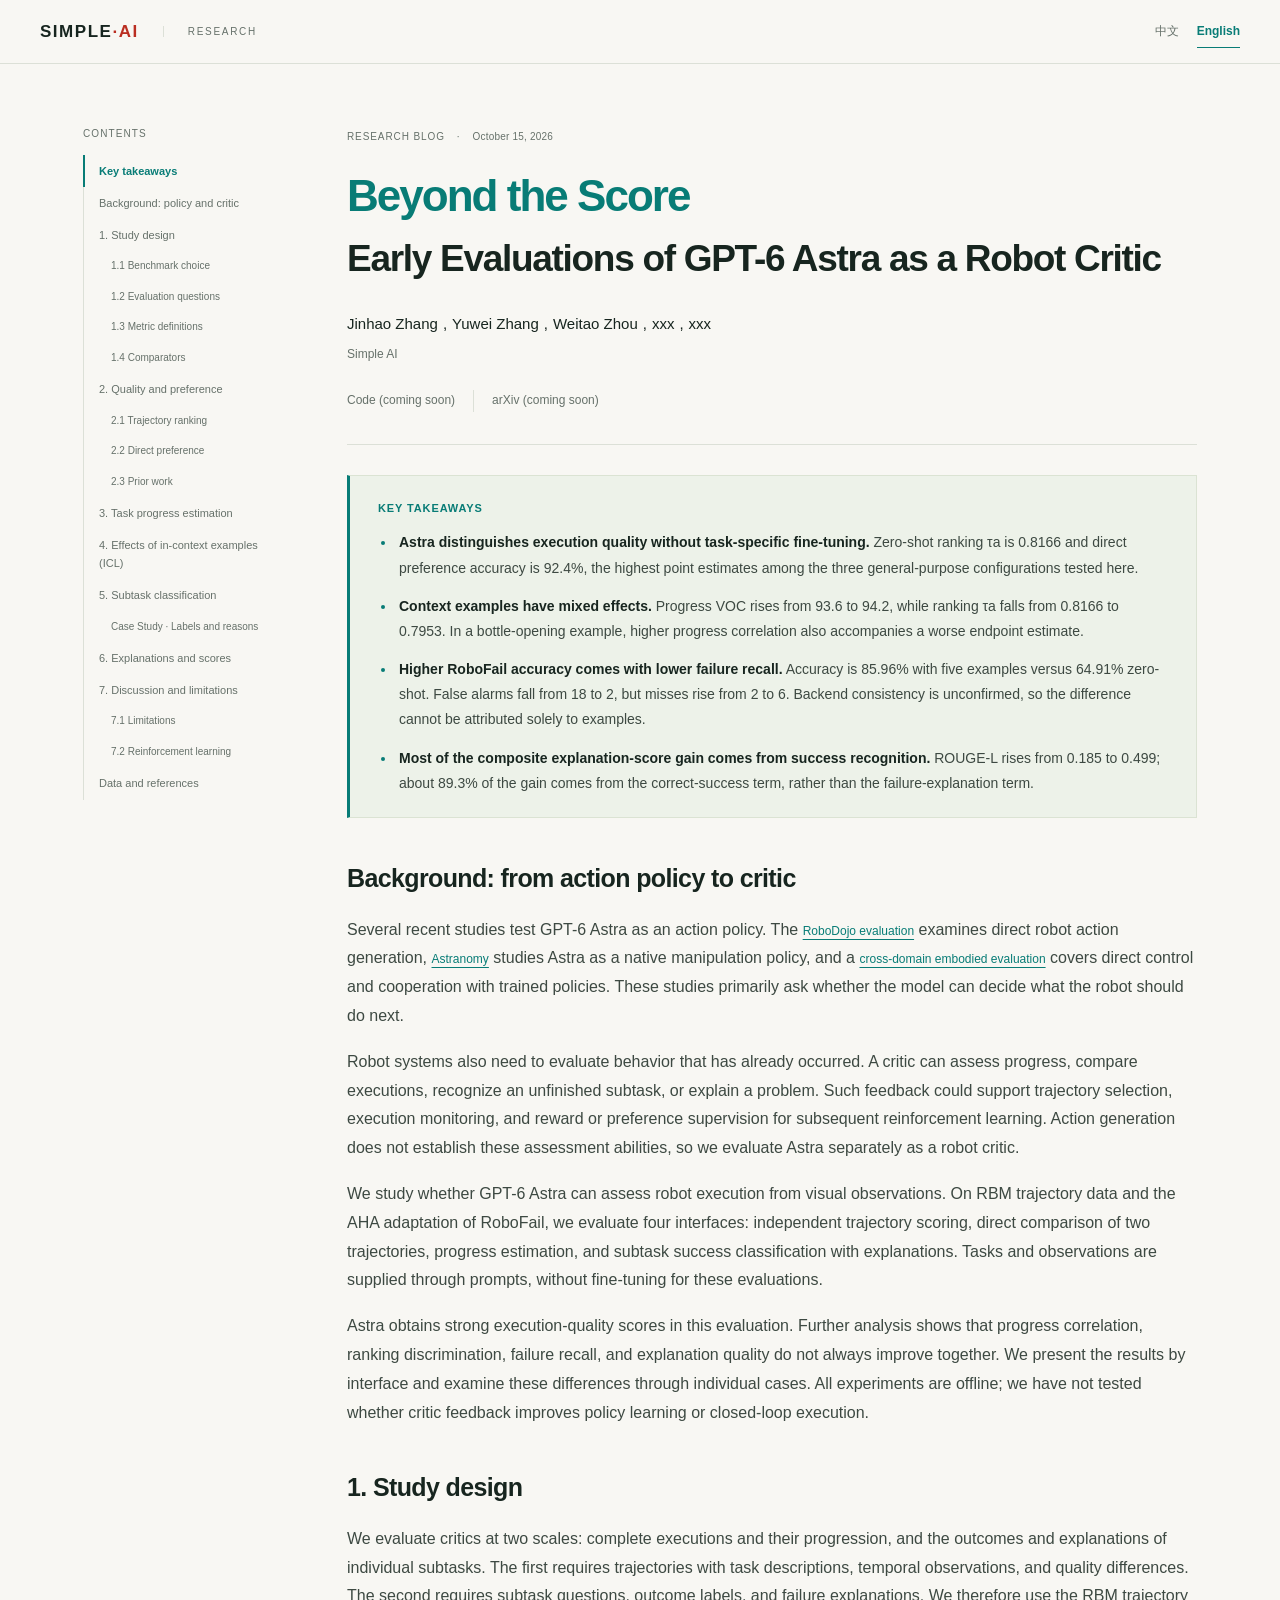
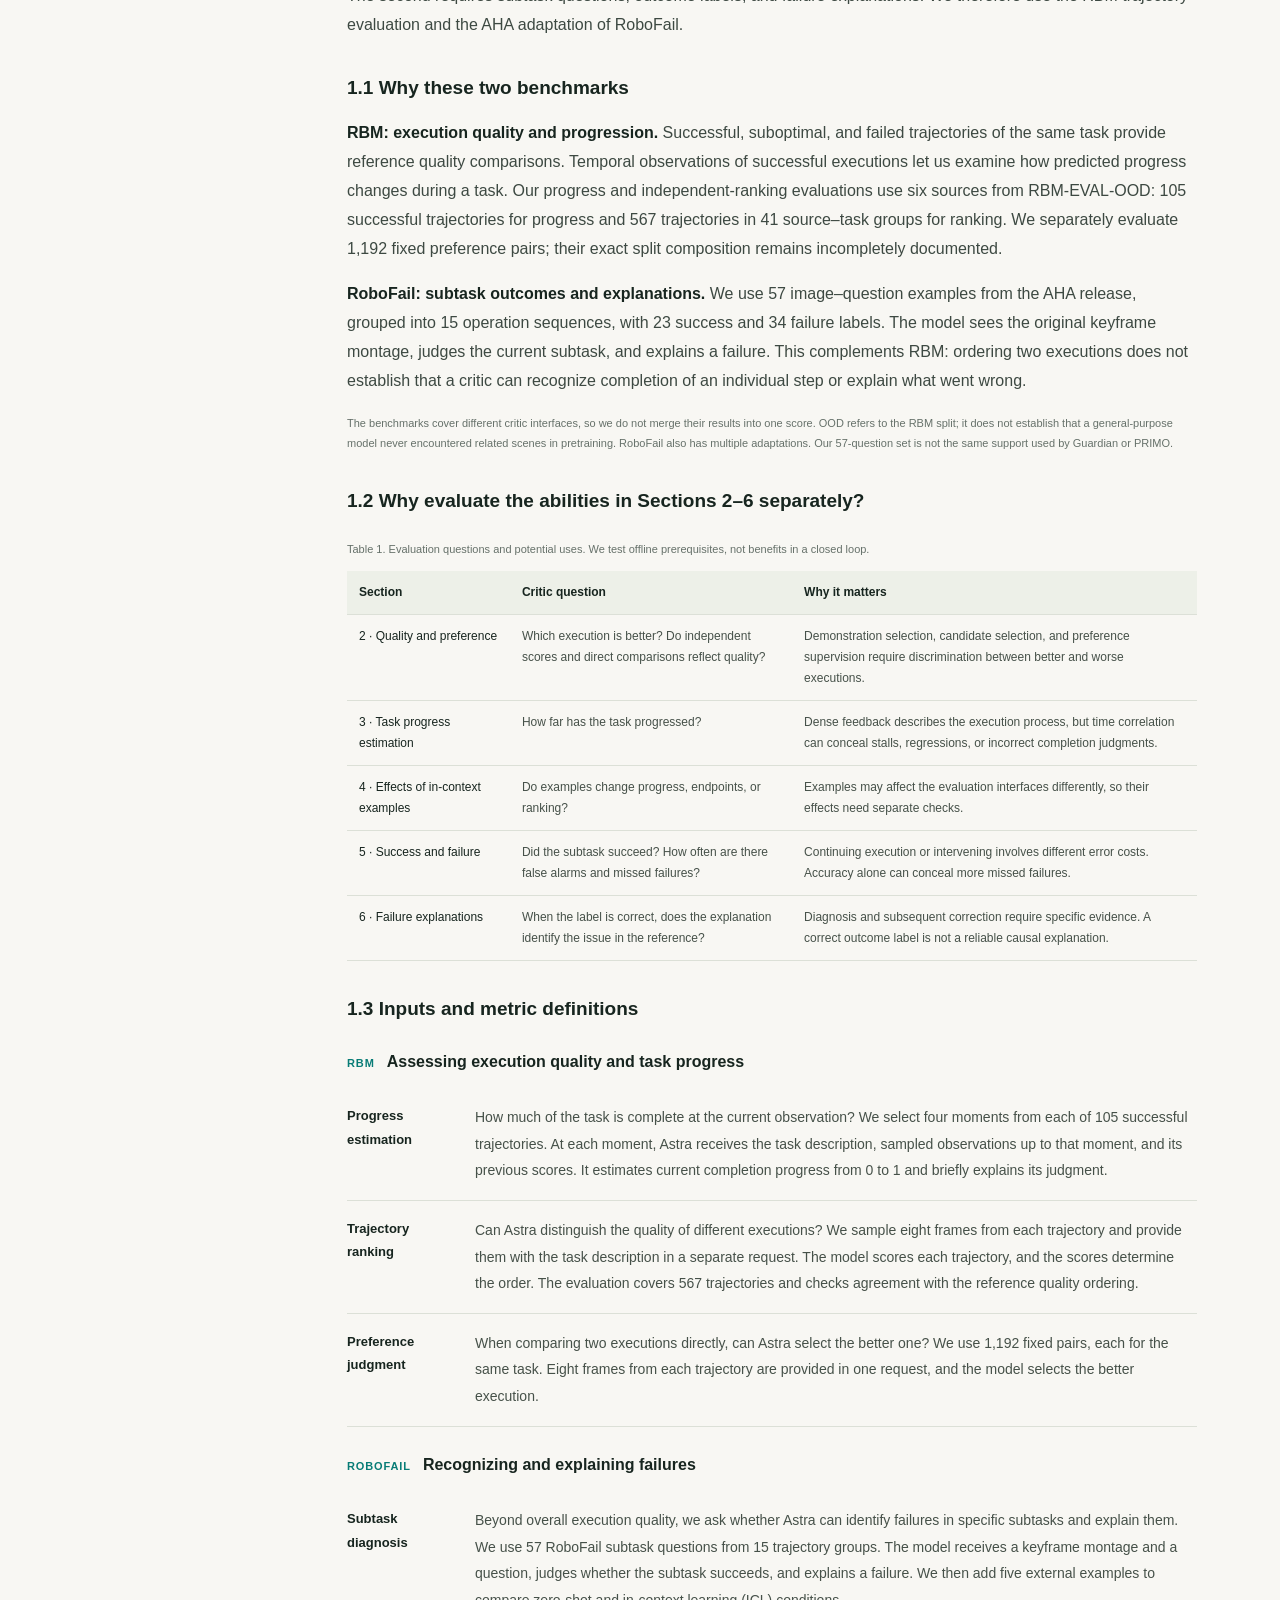
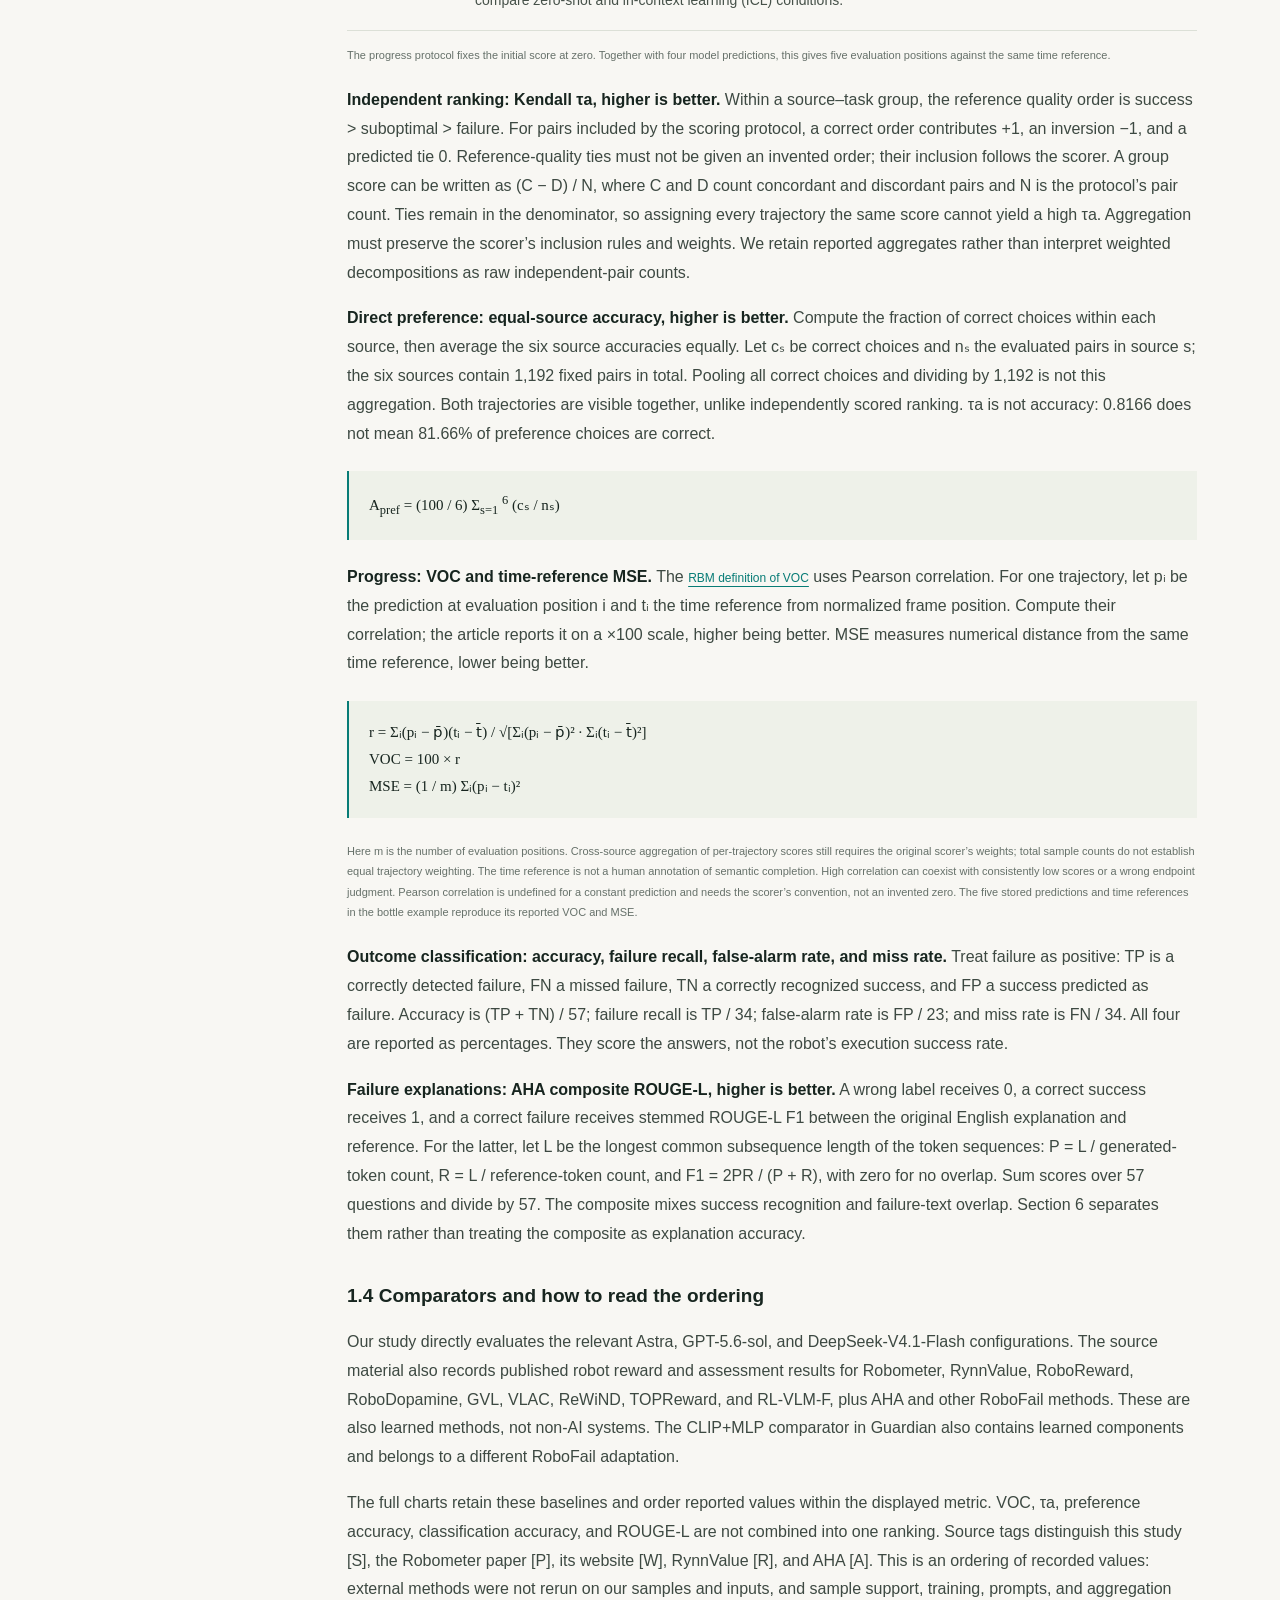
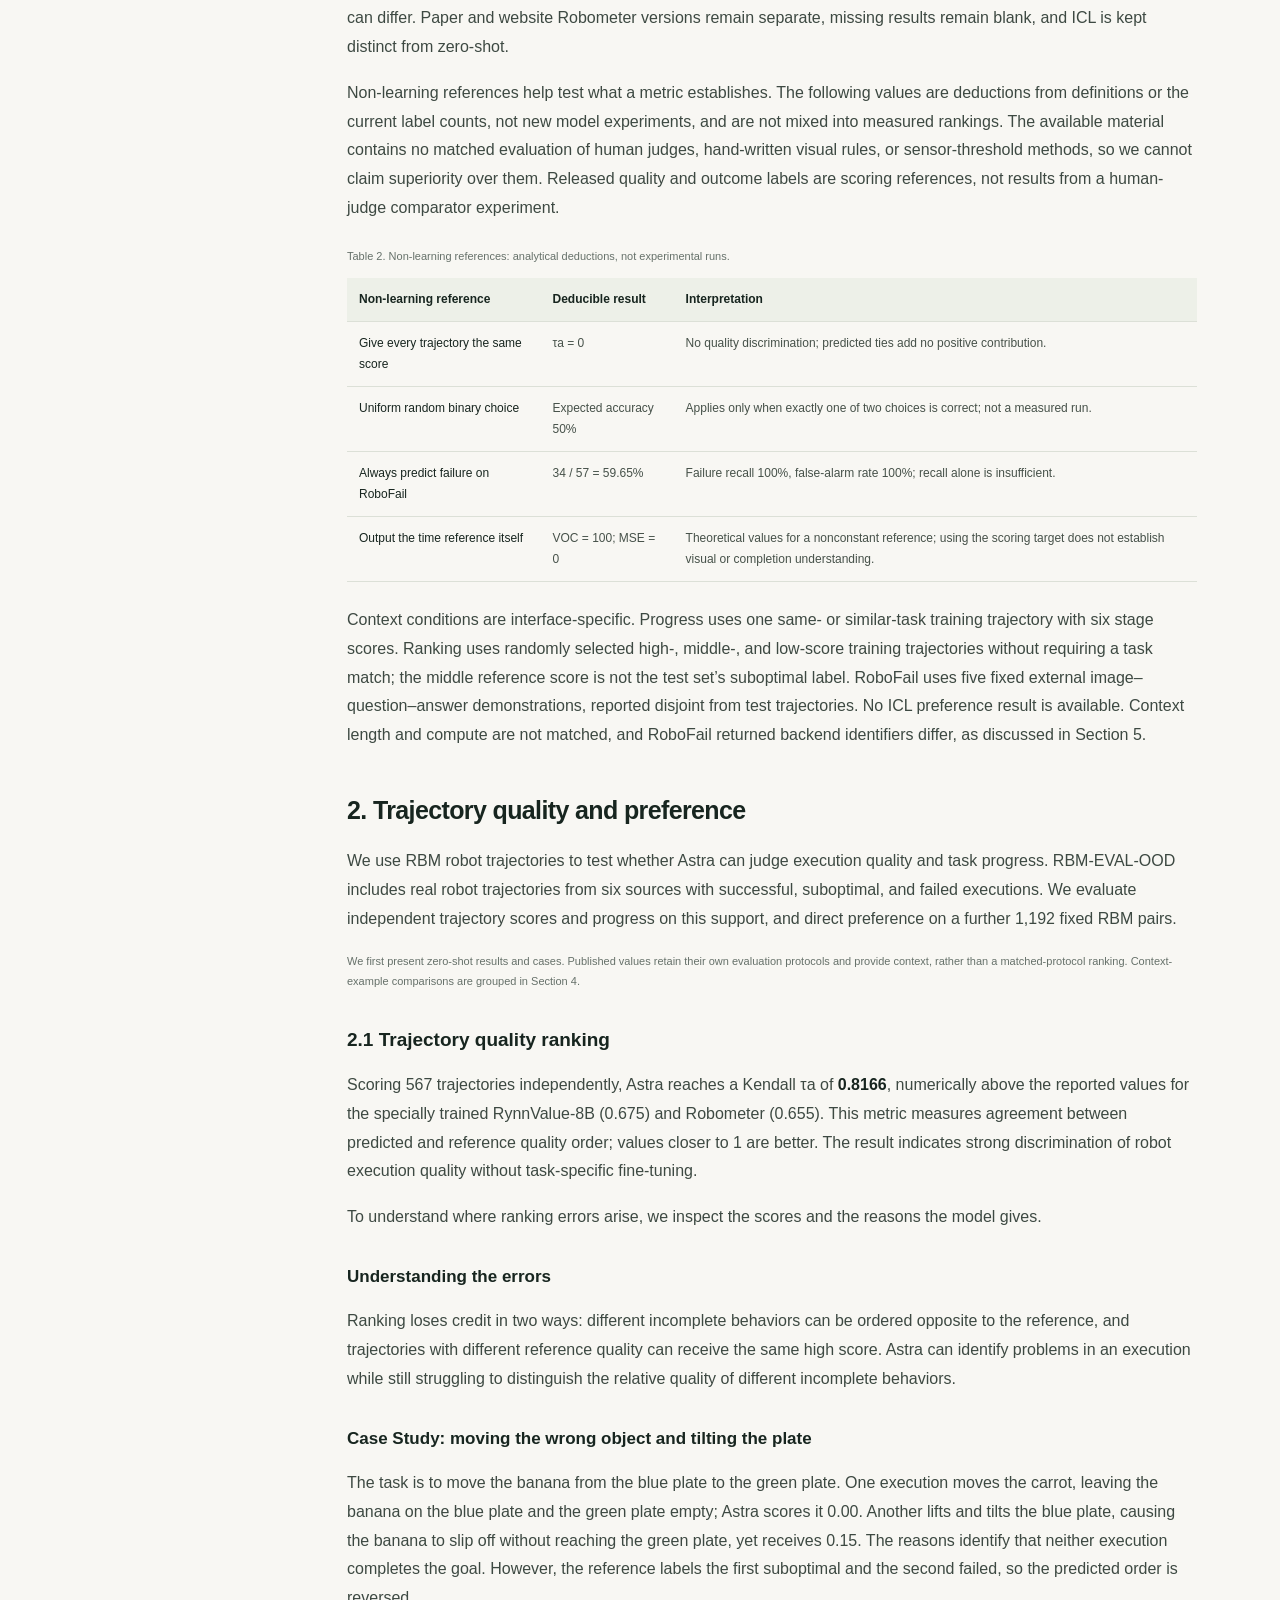
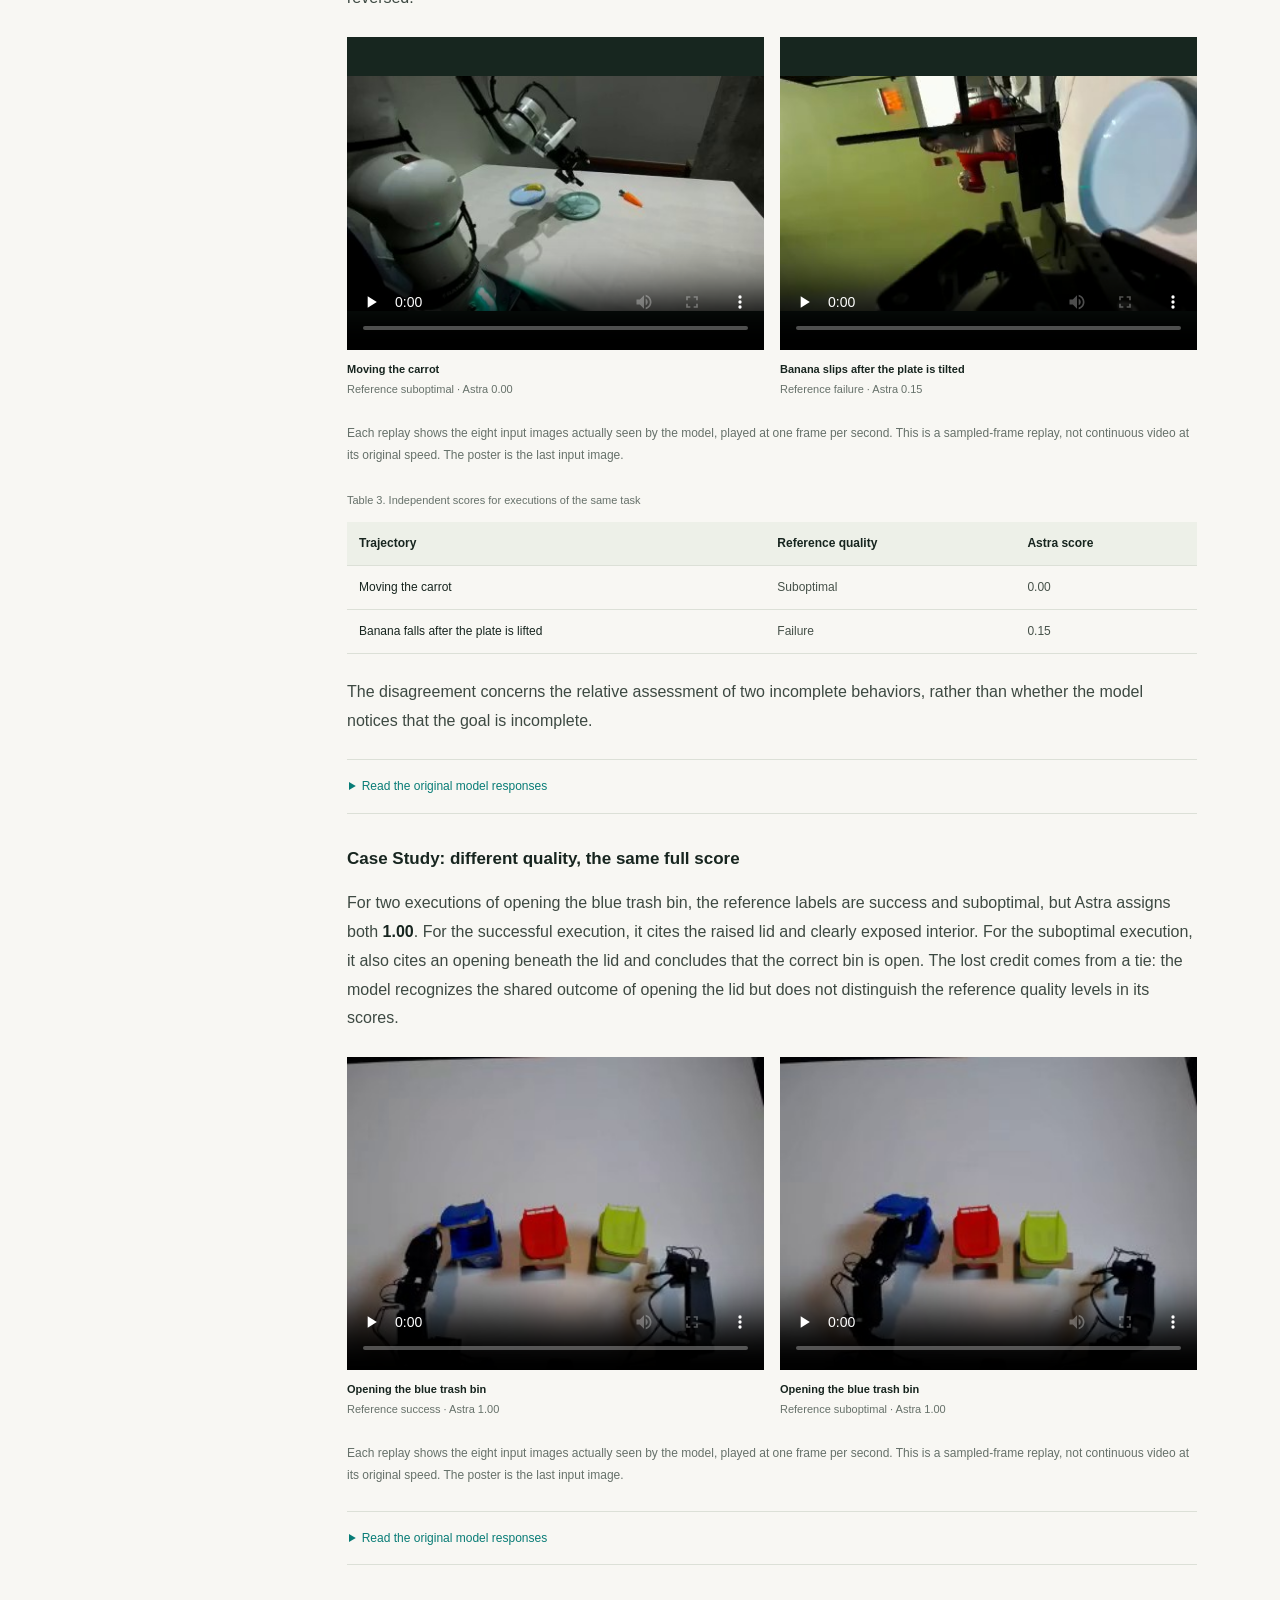
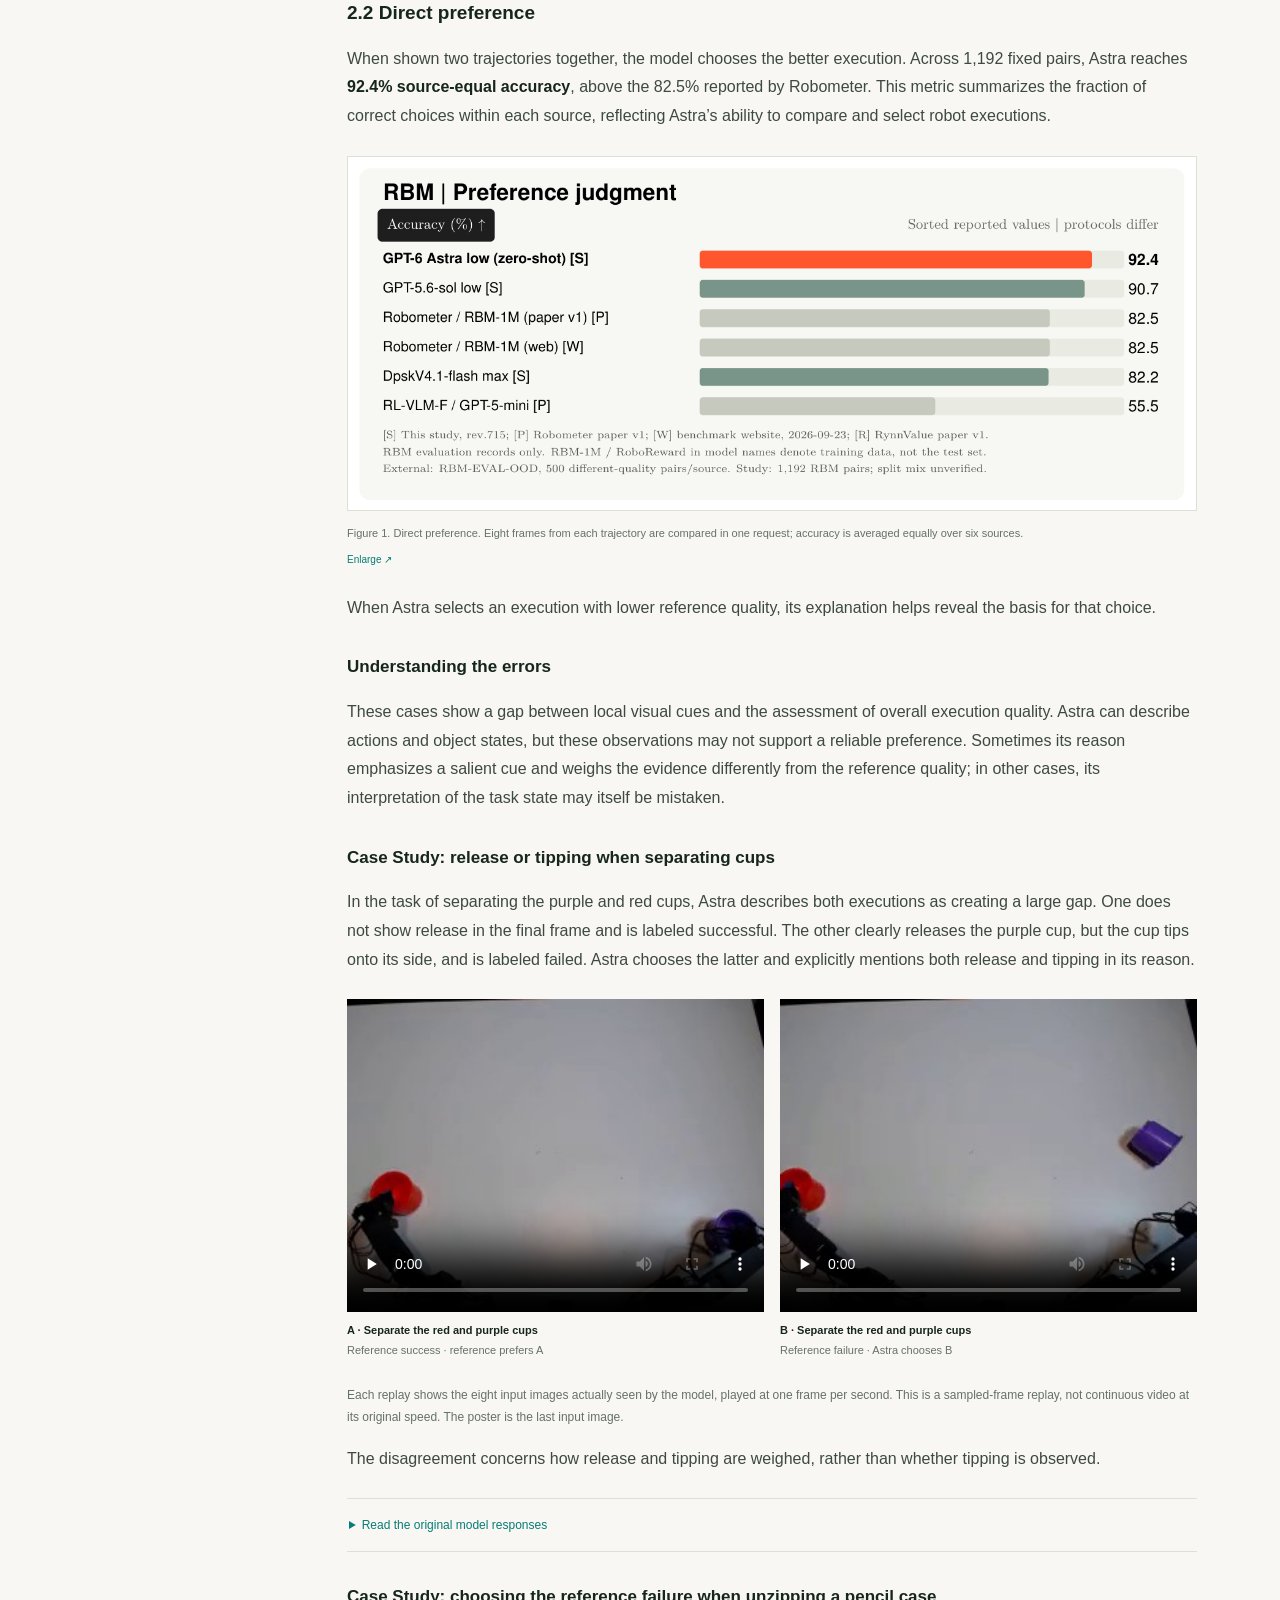
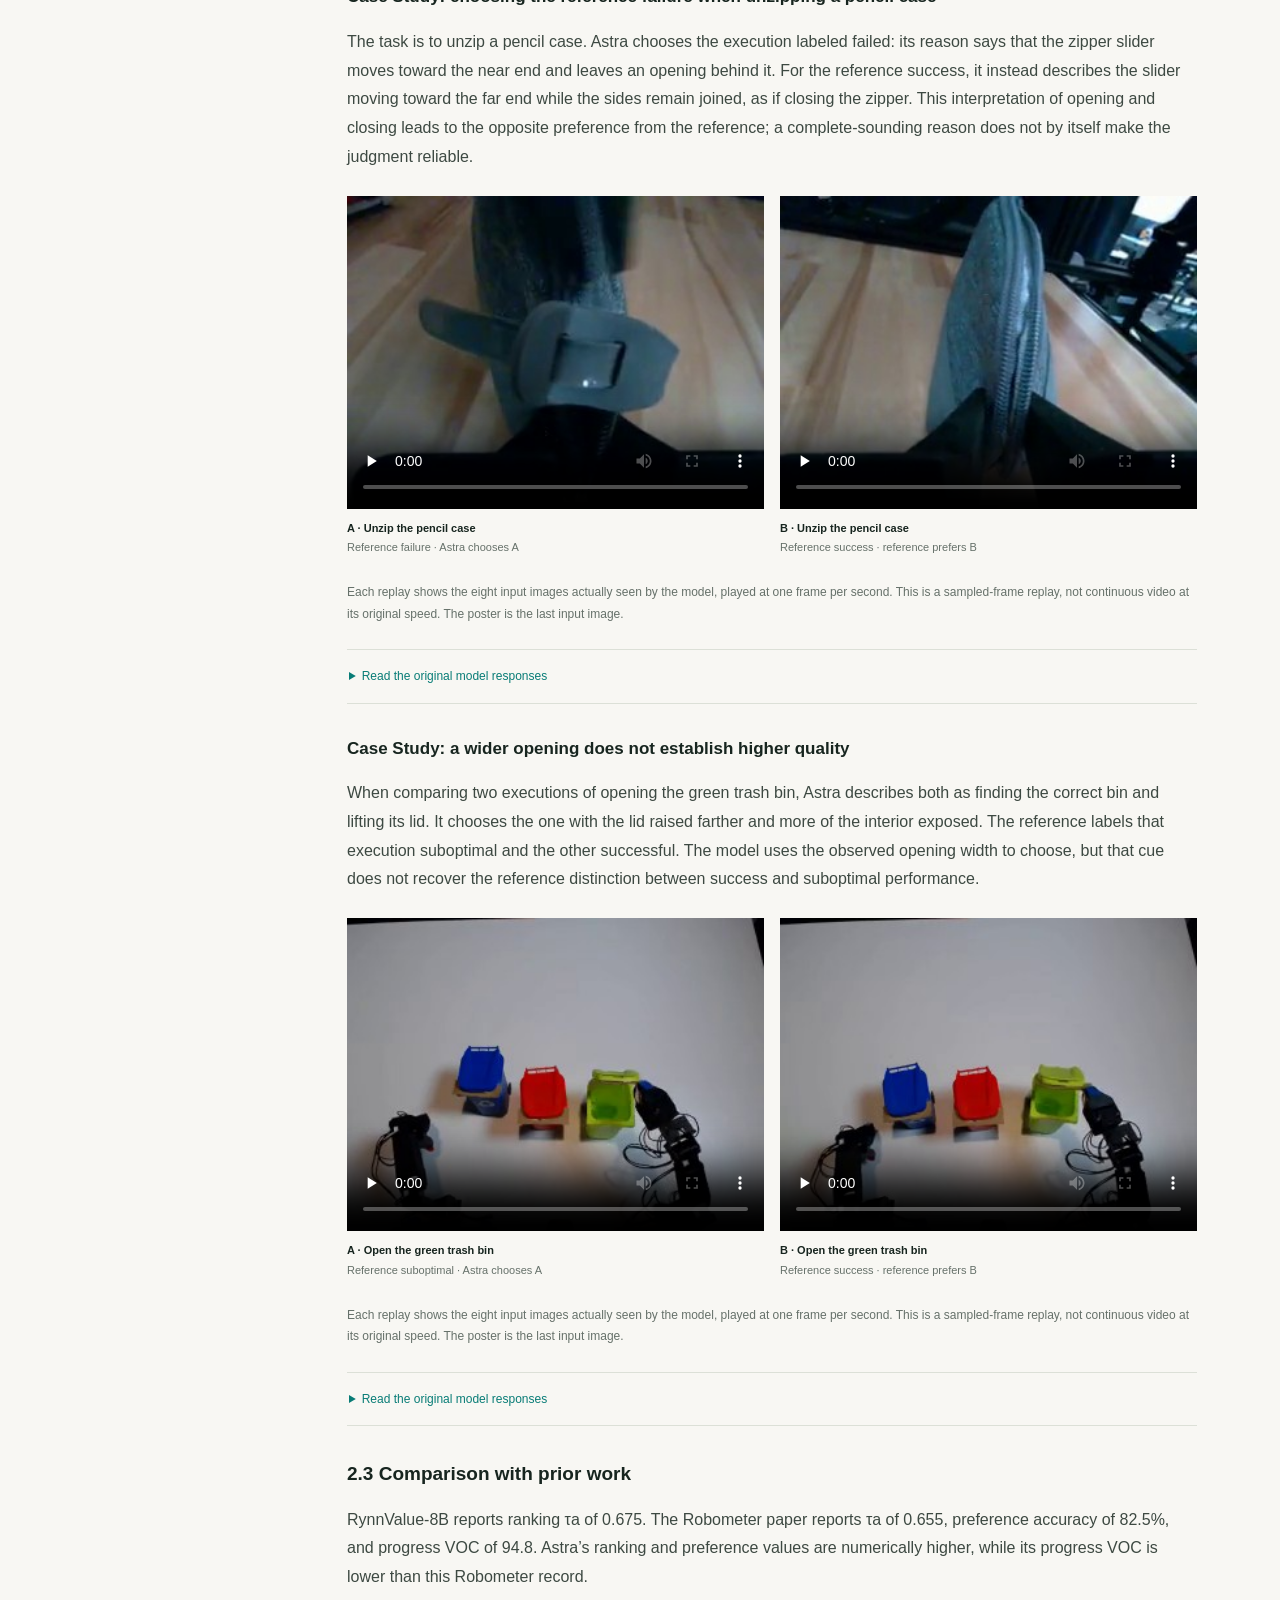
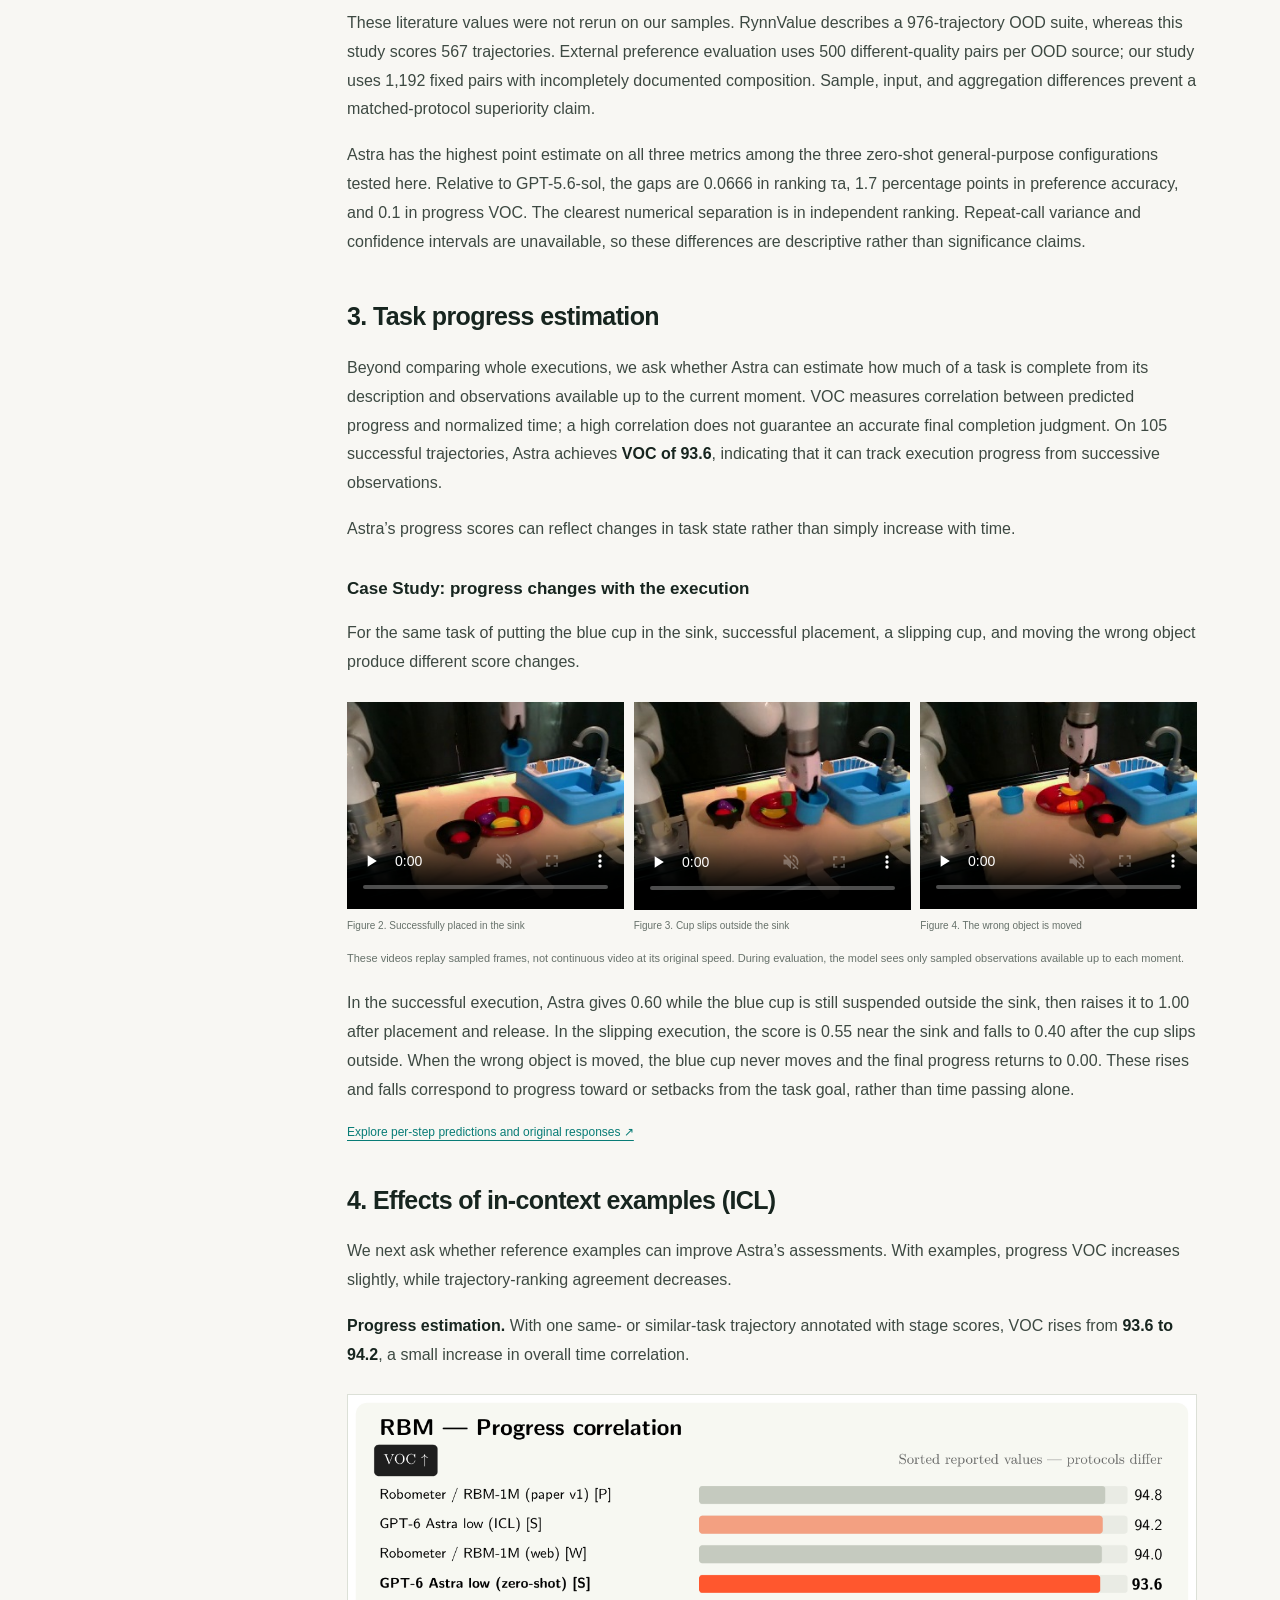
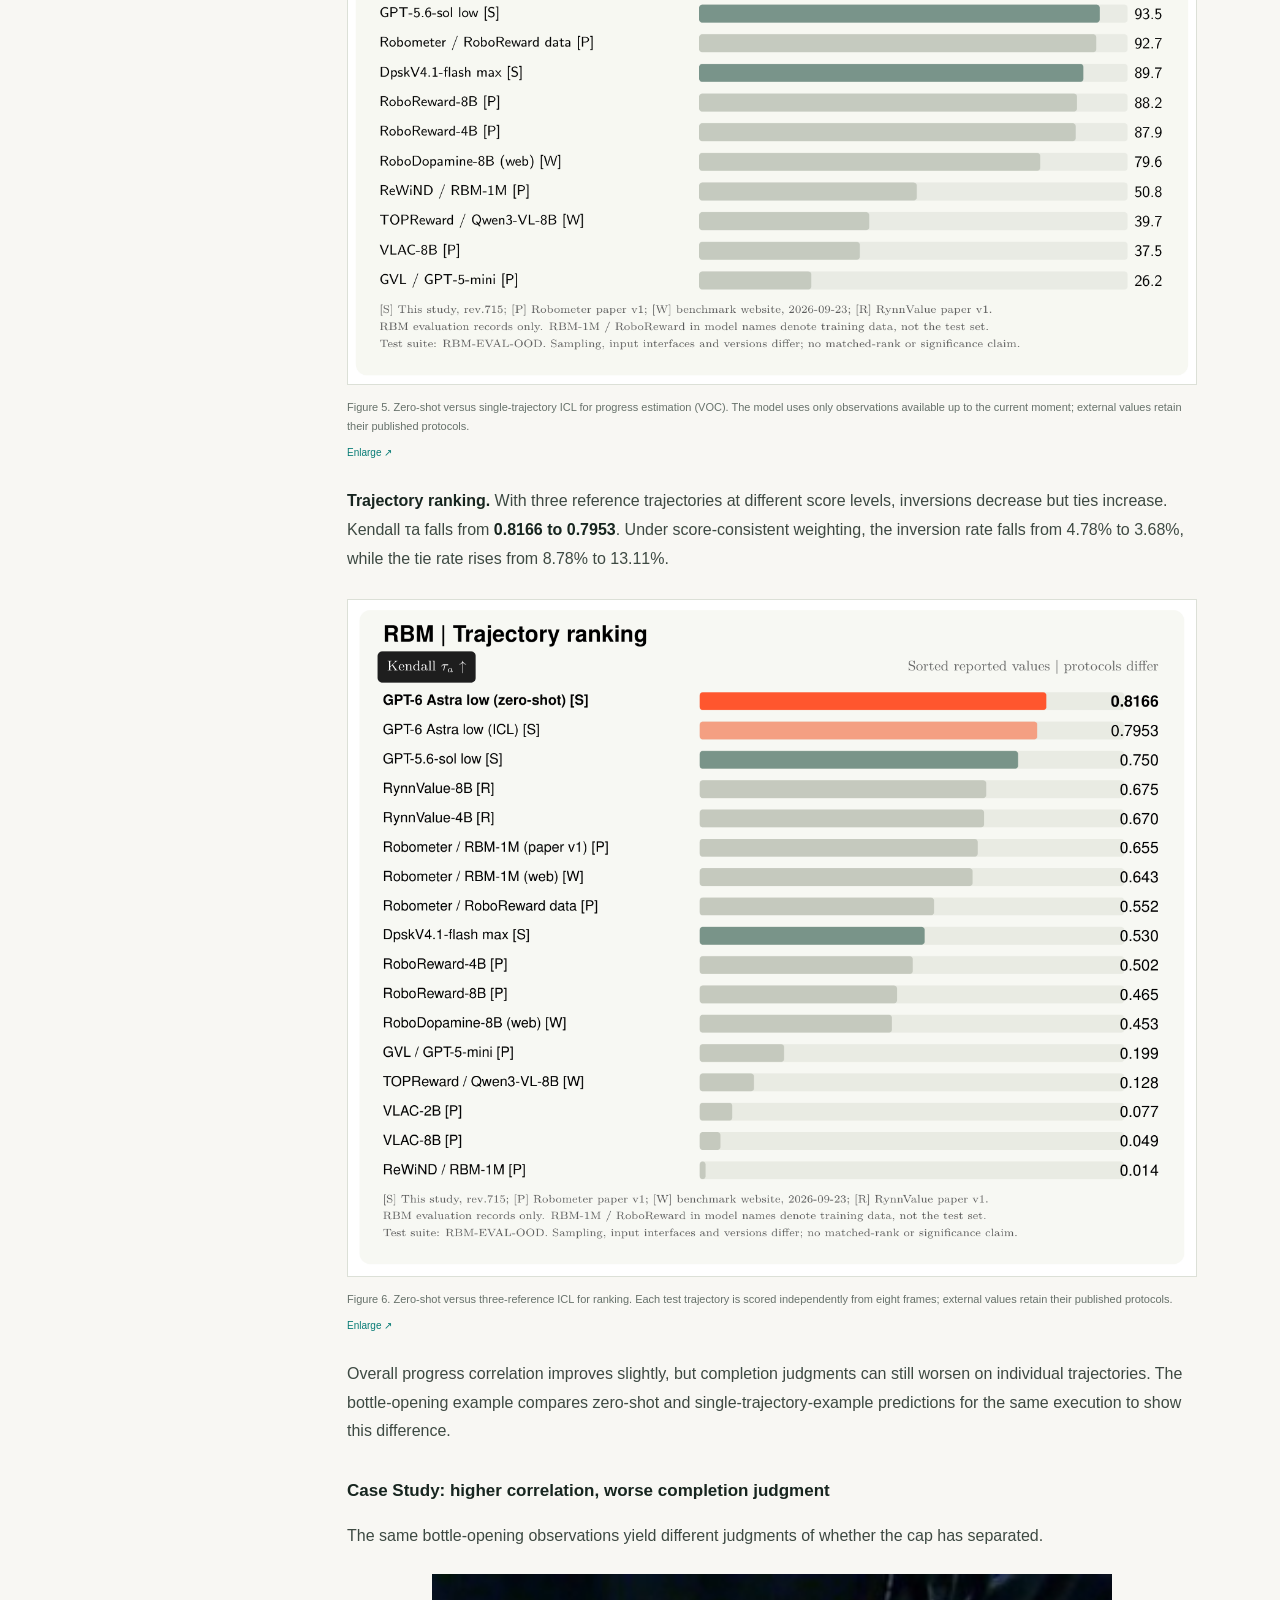
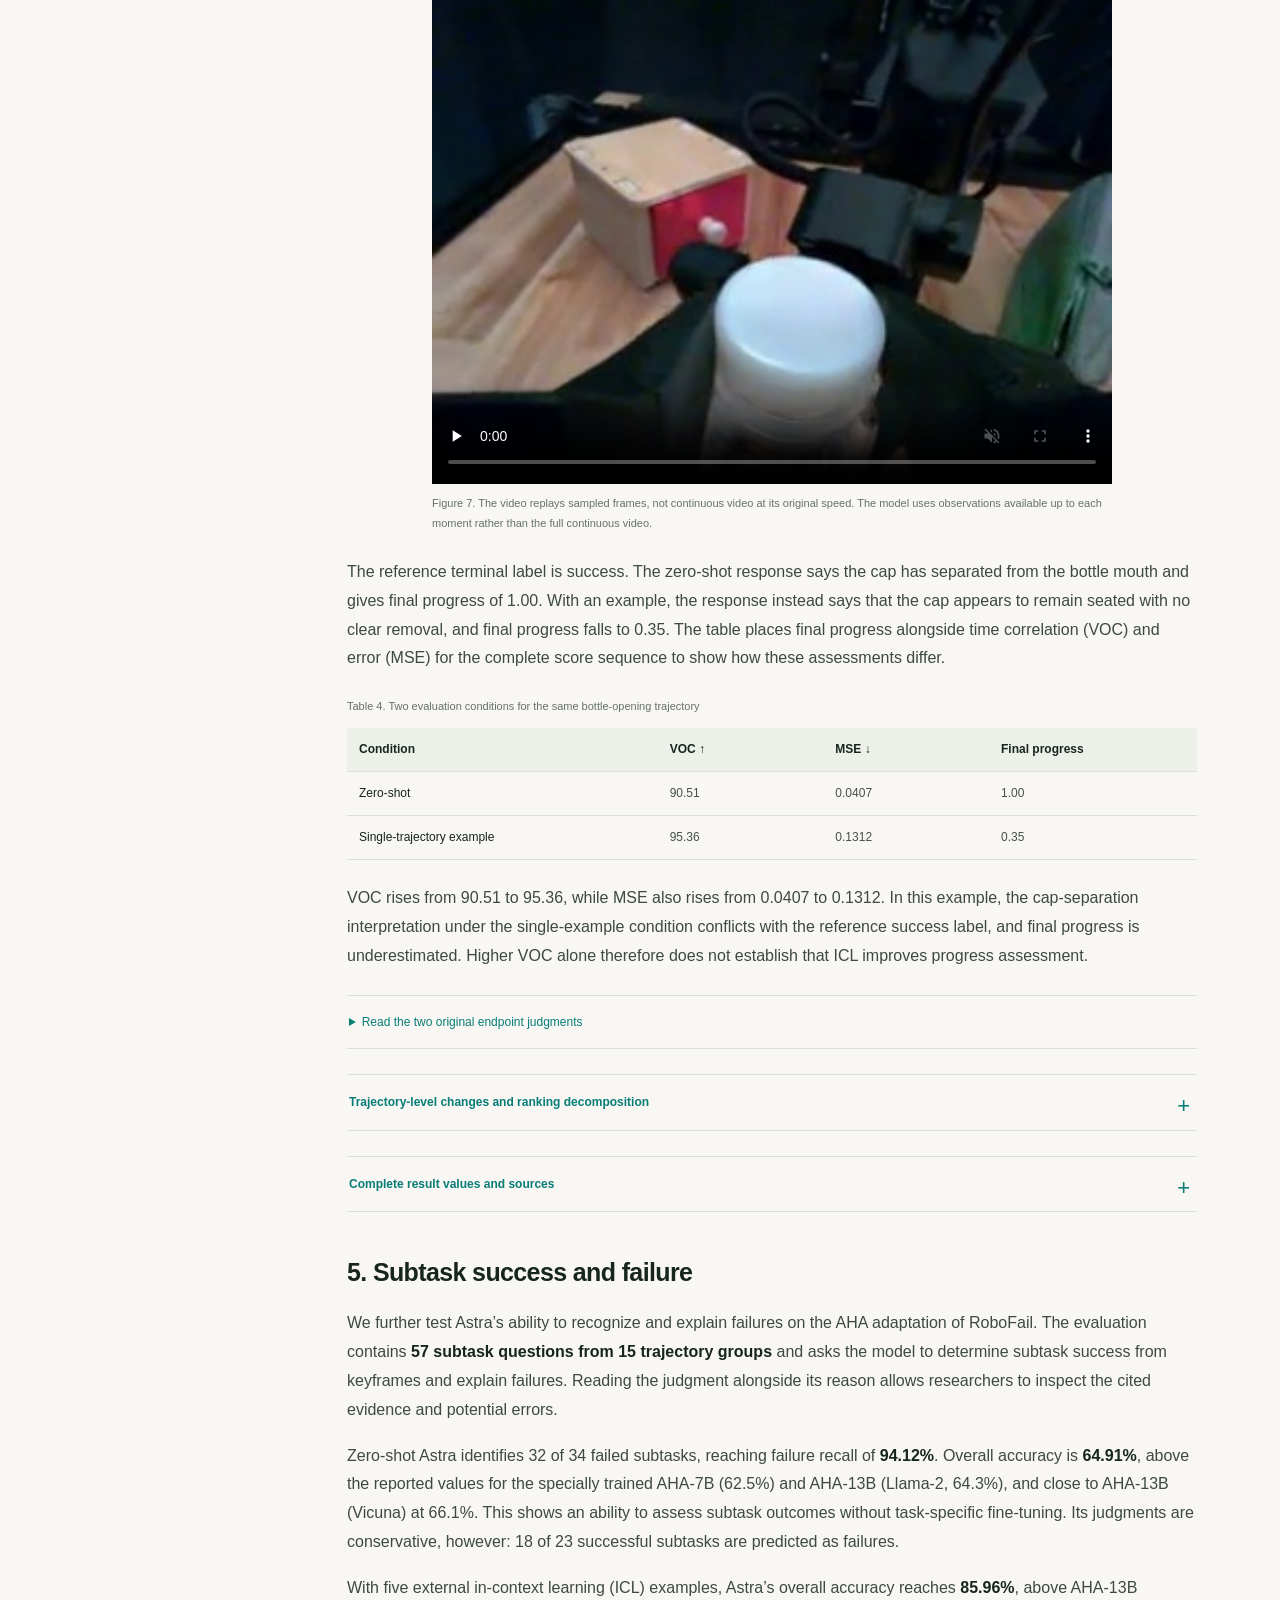
==== commit de9874fc: "Integrate bilingual case studies and separate progress from ICL" ====
--- a/en.html
+++ b/en.html
@@ -27,7 +27,7 @@
 </a>
 <span class="research">RESEARCH</span>
 <nav class="language-switch" aria-label="Language">
-<a data-language-link href="index.html" lang="zh-CN" hreflang="zh-CN" >中文</a>
+<a data-language-link href="index.html" lang="zh-CN" hreflang="zh-CN">中文</a>
 <a data-language-link href="en.html" lang="en" hreflang="en" aria-current="page">English</a>
 </nav>
 </div>
@@ -47,19 +47,17 @@
 <a class="subsection" href="#metrics">1.3 Metric definitions</a>
 <a class="subsection" href="#comparison-protocol">1.4 Comparators</a>
 <a class="" href="#results">2. Quality and preference</a>
-<a class="subsection" href="#literature">2.1 Prior work</a>
-<a class="subsection" href="#trajectory-cases">2.2 Execution examples</a>
-<a class="" href="#context">3. Progress and context</a>
-<a class="subsection" href="#progress">3.1 Progress and endpoints</a>
-<a class="subsection" href="#progress-retry">3.2 Progress regression</a>
-<a class="subsection" href="#ranking-context">3.3 Ties and inversions</a>
-<a class="" href="#failure">4. Subtask classification</a>
-<a class="subsection" href="#classification-case">4.1 Persistent false alarm</a>
-<a class="" href="#explanations">5. Explanations and scores</a>
-<a class="subsection" href="#knob-case">5.1 Knob-grasping case</a>
-<a class="" href="#outlook">6. Discussion and limitations</a>
-<a class="subsection" href="#limitations">6.1 Limitations</a>
-<a class="subsection" href="#next-steps">6.2 Reinforcement learning</a>
+<a class="subsection" href="#ranking-results">2.1 Trajectory ranking</a>
+<a class="subsection" href="#preference-results">2.2 Direct preference</a>
+<a class="subsection" href="#literature">2.3 Prior work</a>
+<a class="" href="#progress-results">3. Task progress estimation</a>
+<a class="" href="#progress-icl">4. Effects of in-context examples (ICL)</a>
+<a class="" href="#failure">5. Subtask classification</a>
+<a class="subsection" href="#robofail-cases">Case Study · Labels and reasons</a>
+<a class="" href="#explanations">6. Explanations and scores</a>
+<a class="" href="#outlook">7. Discussion and limitations</a>
+<a class="subsection" href="#limitations">7.1 Limitations</a>
+<a class="subsection" href="#next-steps">7.2 Reinforcement learning</a>
 <a class="" href="#resources">Data and references</a>
 </nav>
 </aside>
@@ -113,7 +111,7 @@
 <p class="">
 <strong>RoboFail: subtask outcomes and explanations.</strong> We use 57 image–question examples from the AHA release, grouped into 15 operation sequences, with 23 success and 34 failure labels. The model sees the original keyframe montage, judges the current subtask, and explains a failure. This complements RBM: ordering two executions does not establish that a critic can recognize completion of an individual step or explain what went wrong.</p>
 <p class="fine">The benchmarks cover different critic interfaces, so we do not merge their results into one score. OOD refers to the RBM split; it does not establish that a general-purpose model never encountered related scenes in pretraining. RoboFail also has multiple adaptations. Our 57-question set is not the same support used by Guardian or PRIMO.</p>
-<h3 id="evaluation-questions" data-toc>1.2 Why evaluate the abilities in Sections 2–5 separately?</h3>
+<h3 id="evaluation-questions" data-toc>1.2 Why evaluate the abilities in Sections 2–6 separately?</h3>
 <div class="table-scroll" role="region" aria-label="Evaluation questions and potential uses. We test offline prerequisites, not benefits in a closed loop." tabindex="0">
 <table>
 <caption>Table 1. Evaluation questions and potential uses. We test offline prerequisites, not benefits in a closed loop.</caption>
@@ -131,17 +129,22 @@
 <td>Demonstration selection, candidate selection, and preference supervision require discrimination between better and worse executions.</td>
 </tr>
 <tr>
-<th scope="row">3 · Progress and context</th>
-<td>How far has the task progressed? Do examples change progress, endpoints, or ranking?</td>
+<th scope="row">3 · Task progress estimation</th>
+<td>How far has the task progressed?</td>
 <td>Dense feedback describes the execution process, but time correlation can conceal stalls, regressions, or incorrect completion judgments.</td>
 </tr>
 <tr>
-<th scope="row">4 · Success and failure</th>
+<th scope="row">4 · Effects of in-context examples</th>
+<td>Do examples change progress, endpoints, or ranking?</td>
+<td>Examples may affect the evaluation interfaces differently, so their effects need separate checks.</td>
+</tr>
+<tr>
+<th scope="row">5 · Success and failure</th>
 <td>Did the subtask succeed? How often are there false alarms and missed failures?</td>
 <td>Continuing execution or intervening involves different error costs. Accuracy alone can conceal more missed failures.</td>
 </tr>
 <tr>
-<th scope="row">5 · Failure explanations</th>
+<th scope="row">6 · Failure explanations</th>
 <td>When the label is correct, does the explanation identify the issue in the reference?</td>
 <td>Diagnosis and subsequent correction require specific evidence. A correct outcome label is not a reliable causal explanation.</td>
 </tr>
@@ -149,44 +152,37 @@
 </table>
 </div>
 <h3 id="metrics" data-toc>1.3 Inputs and metric definitions</h3>
-<div class="table-scroll" role="region" aria-label="Evaluation interfaces. Counts are not numbers of independent robot trials." tabindex="0">
-<table>
-<caption>Table 2. Evaluation interfaces. Counts are not numbers of independent robot trials.</caption>
-<thead>
-<tr>
-<th scope="col">Interface</th>
-<th scope="col">Model input</th>
-<th scope="col">Evaluation support</th>
-</tr>
-</thead>
-<tbody>
-<tr>
-<th scope="row">Independent ranking</th>
-<td>Task text and eight frames from one trajectory; trajectories scored independently</td>
-<td>567 trajectories, 41 source–task groups</td>
-</tr>
-<tr>
-<th scope="row">Direct preference</th>
-<td>Two trajectories in one request; choose the better execution</td>
-<td>1,192 fixed pairs</td>
-</tr>
-<tr>
-<th scope="row">Progress estimation</th>
-<td>Task text with current and past observations; no future frames</td>
-<td>105 successful trajectories, five evaluation positions each</td>
-</tr>
-<tr>
-<th scope="row">Subtask diagnosis</th>
-<td>Original keyframe montage and question; output a label and explanation</td>
-<td>57 questions from 15 trajectory groups</td>
-</tr>
-</tbody>
-</table>
-</div>
+<h4 class="method-group-title">
+<span>RBM</span>Assessing execution quality and task progress</h4>
+<dl class="protocol-list">
+<div>
+<dt>Progress estimation</dt>
+<dd>How much of the task is complete at the current observation? We select four moments from each of 105 successful trajectories. At each moment, Astra receives the task description, sampled observations up to that moment, and its previous scores. It estimates current completion progress from 0 to 1 and briefly explains its judgment.</dd>
+</div>
+<div>
+<dt>Trajectory ranking</dt>
+<dd>Can Astra distinguish the quality of different executions? We sample eight frames from each trajectory and provide them with the task description in a separate request. The model scores each trajectory, and the scores determine the order. The evaluation covers 567 trajectories and checks agreement with the reference quality ordering.</dd>
+</div>
+<div>
+<dt>Preference judgment</dt>
+<dd>When comparing two executions directly, can Astra select the better one? We use 1,192 fixed pairs, each for the same task. Eight frames from each trajectory are provided in one request, and the model selects the better execution.</dd>
+</div>
+</dl>
+<h4 class="method-group-title">
+<span>ROBOFAIL</span>Recognizing and explaining failures</h4>
+<dl class="protocol-list">
+<div>
+<dt>Subtask diagnosis</dt>
+<dd>Beyond overall execution quality, we ask whether Astra can identify failures in specific subtasks and explain them. We use 57 RoboFail subtask questions from 15 trajectory groups. The model receives a keyframe montage and a question, judges whether the subtask succeeds, and explains a failure. We then add five external examples to compare zero-shot and in-context learning (ICL) conditions.</dd>
+</div>
+</dl>
+<p class="fine">The progress protocol fixes the initial score at zero. Together with four model predictions, this gives five evaluation positions against the same time reference.</p>
 <p class="">
 <strong>Independent ranking: Kendall τa, higher is better.</strong> Within a source–task group, the reference quality order is success &gt; suboptimal &gt; failure. For pairs included by the scoring protocol, a correct order contributes +1, an inversion −1, and a predicted tie 0. Reference-quality ties must not be given an invented order; their inclusion follows the scorer. A group score can be written as (C − D) / N, where C and D count concordant and discordant pairs and N is the protocol’s pair count. Ties remain in the denominator, so assigning every trajectory the same score cannot yield a high τa. Aggregation must preserve the scorer’s inclusion rules and weights. We retain reported aggregates rather than interpret weighted decompositions as raw independent-pair counts.</p>
 <p class="">
-<strong>Direct preference: accuracy, higher is better.</strong> Divide correct choices by the 1,192 evaluated pairs and multiply by 100%. Both trajectories are visible to the model together, unlike ranking independently computed scores. τa is not accuracy: 0.8166 does not mean 81.66% of preference choices are correct.</p>
+<strong>Direct preference: equal-source accuracy, higher is better.</strong> Compute the fraction of correct choices within each source, then average the six source accuracies equally. Let cₛ be correct choices and nₛ the evaluated pairs in source s; the six sources contain 1,192 fixed pairs in total. Pooling all correct choices and dividing by 1,192 is not this aggregation. Both trajectories are visible together, unlike independently scored ranking. τa is not accuracy: 0.8166 does not mean 81.66% of preference choices are correct.</p>
+<div class="formula" role="math">A<sub>pref</sub> = (100 / 6) Σ<sub>s=1</sub>
+<sup>6</sup> (cₛ / nₛ)</div>
 <p class="">
 <strong>Progress: VOC and time-reference MSE.</strong> The <a class="inline-link" href="https://robometer.github.io/" target="_blank" rel="noopener">RBM definition of VOC</a> uses Pearson correlation. For one trajectory, let pᵢ be the prediction at evaluation position i and tᵢ the time reference from normalized frame position. Compute their correlation; the article reports it on a ×100 scale, higher being better. MSE measures numerical distance from the same time reference, lower being better.</p>
 <div class="formula" role="math">r = Σᵢ(pᵢ − p̄)(tᵢ − t̄) / √[Σᵢ(pᵢ − p̄)² · Σᵢ(tᵢ − t̄)²]<br>VOC = 100 × r<br>MSE = (1 / m) Σᵢ(pᵢ − tᵢ)²</div>
@@ -194,14 +190,14 @@
 <p class="">
 <strong>Outcome classification: accuracy, failure recall, false-alarm rate, and miss rate.</strong> Treat failure as positive: TP is a correctly detected failure, FN a missed failure, TN a correctly recognized success, and FP a success predicted as failure. Accuracy is (TP + TN) / 57; failure recall is TP / 34; false-alarm rate is FP / 23; and miss rate is FN / 34. All four are reported as percentages. They score the answers, not the robot’s execution success rate.</p>
 <p class="">
-<strong>Failure explanations: AHA composite ROUGE-L, higher is better.</strong> A wrong label receives 0, a correct success receives 1, and a correct failure receives stemmed ROUGE-L F1 between the original English explanation and reference. For the latter, let L be the longest common subsequence length of the token sequences: P = L / generated-token count, R = L / reference-token count, and F1 = 2PR / (P + R), with zero for no overlap. Sum scores over 57 questions and divide by 57. The composite mixes success recognition and failure-text overlap. Section 5 separates them rather than treating the composite as explanation accuracy.</p>
+<strong>Failure explanations: AHA composite ROUGE-L, higher is better.</strong> A wrong label receives 0, a correct success receives 1, and a correct failure receives stemmed ROUGE-L F1 between the original English explanation and reference. For the latter, let L be the longest common subsequence length of the token sequences: P = L / generated-token count, R = L / reference-token count, and F1 = 2PR / (P + R), with zero for no overlap. Sum scores over 57 questions and divide by 57. The composite mixes success recognition and failure-text overlap. Section 6 separates them rather than treating the composite as explanation accuracy.</p>
 <h3 id="comparison-protocol" data-toc>1.4 Comparators and how to read the ordering</h3>
 <p class="">Our study directly evaluates the relevant Astra, GPT-5.6-sol, and DeepSeek-V4.1-Flash configurations. The source material also records published robot reward and assessment results for Robometer, RynnValue, RoboReward, RoboDopamine, GVL, VLAC, ReWiND, TOPReward, and RL-VLM-F, plus AHA and other RoboFail methods. These are also learned methods, not non-AI systems. The CLIP+MLP comparator in Guardian also contains learned components and belongs to a different RoboFail adaptation.</p>
 <p class="">The full charts retain these baselines and order reported values within the displayed metric. VOC, τa, preference accuracy, classification accuracy, and ROUGE-L are not combined into one ranking. Source tags distinguish this study [S], the Robometer paper [P], its website [W], RynnValue [R], and AHA [A]. This is an ordering of recorded values: external methods were not rerun on our samples and inputs, and sample support, training, prompts, and aggregation can differ. Paper and website Robometer versions remain separate, missing results remain blank, and ICL is kept distinct from zero-shot.</p>
 <p class="">Non-learning references help test what a metric establishes. The following values are deductions from definitions or the current label counts, not new model experiments, and are not mixed into measured rankings. The available material contains no matched evaluation of human judges, hand-written visual rules, or sensor-threshold methods, so we cannot claim superiority over them. Released quality and outcome labels are scoring references, not results from a human-judge comparator experiment.</p>
 <div class="table-scroll" role="region" aria-label="Non-learning references: analytical deductions, not experimental runs." tabindex="0">
 <table>
-<caption>Table 3. Non-learning references: analytical deductions, not experimental runs.</caption>
+<caption>Table 2. Non-learning references: analytical deductions, not experimental runs.</caption>
 <thead>
 <tr>
 <th scope="col">Non-learning reference</th>
@@ -233,286 +229,313 @@
 </tbody>
 </table>
 </div>
-<p class="">Context conditions are interface-specific. Progress uses one same- or similar-task training trajectory with six stage scores. Ranking uses randomly selected high-, middle-, and low-score training trajectories without requiring a task match; the middle reference score is not the test set’s suboptimal label. RoboFail uses five fixed external image–question–answer demonstrations, reported disjoint from test trajectories. No ICL preference result is available. Context length and compute are not matched, and RoboFail returned backend identifiers differ, as discussed in Section 4.</p>
+<p class="">Context conditions are interface-specific. Progress uses one same- or similar-task training trajectory with six stage scores. Ranking uses randomly selected high-, middle-, and low-score training trajectories without requiring a task match; the middle reference score is not the test set’s suboptimal label. RoboFail uses five fixed external image–question–answer demonstrations, reported disjoint from test trajectories. No ICL preference result is available. Context length and compute are not matched, and RoboFail returned backend identifiers differ, as discussed in Section 5.</p>
 </section>
 <section id="results" class="" data-toc>
 <h2>2. Trajectory quality and preference</h2>
-<p class="">For independent scoring, the model observes each trajectory separately and the scores determine a ranking. Astra obtains Kendall τa of <strong>0.8166</strong>. This metric measures agreement with reference quality order; inversions and predicted ties reduce the score. In direct preference, the model sees both trajectories and selects the better execution, reaching <strong>92.4%</strong> accuracy. Because the input interfaces differ, preference accuracy is not the accuracy of ordering independently computed scores.</p>
-<p class="">Astra has the highest point estimate on all three metrics among the three zero-shot general-purpose configurations tested here. Relative to GPT-5.6-sol, the gaps are 0.0666 in ranking τa, 1.7 percentage points in preference accuracy, and 0.1 in progress VOC. The clearest numerical separation is in independent ranking. Repeat-call variance and confidence intervals are unavailable, so these differences are descriptive rather than significance claims.</p>
-<h3 id="literature" data-toc>2.1 Comparison with prior work</h3>
+<p class="">We use RBM robot trajectories to test whether Astra can judge execution quality and task progress. RBM-EVAL-OOD includes real robot trajectories from six sources with successful, suboptimal, and failed executions. We evaluate independent trajectory scores and progress on this support, and direct preference on a further 1,192 fixed RBM pairs.</p>
+<p class="fine">We first present zero-shot results and cases. Published values retain their own evaluation protocols and provide context, rather than a matched-protocol ranking. Context-example comparisons are grouped in Section 4.</p>
+<h3 id="ranking-results" data-toc>2.1 Trajectory quality ranking</h3>
+<p>Scoring 567 trajectories independently, Astra reaches a Kendall τa of <strong>0.8166</strong>, numerically above the reported values for the specially trained RynnValue-8B (0.675) and Robometer (0.655). This metric measures agreement between predicted and reference quality order; values closer to 1 are better. The result indicates strong discrimination of robot execution quality without task-specific fine-tuning.</p>
+<p>To understand where ranking errors arise, we inspect the scores and the reasons the model gives.</p>
+<h4 class="case-title">Understanding the errors</h4>
+<p>Ranking loses credit in two ways: different incomplete behaviors can be ordered opposite to the reference, and trajectories with different reference quality can receive the same high score. Astra can identify problems in an execution while still struggling to distinguish the relative quality of different incomplete behaviors.</p>
+<h4 class="case-title" id="banana-case">Case Study: moving the wrong object and tilting the plate</h4>
+<p>The task is to move the banana from the blue plate to the green plate. One execution moves the carrot, leaving the banana on the blue plate and the green plate empty; Astra scores it 0.00. Another lifts and tilts the blue plate, causing the banana to slip off without reaching the green plate, yet receives 0.15. The reasons identify that neither execution completes the goal. However, the reference labels the first suboptimal and the second failed, so the predicted order is reversed.</p>
+<div class="case-video-grid case-replay-grid" role="group" aria-labelledby="banana-case" aria-describedby="banana-case-note">
+<figure>
+<video controls playsinline preload="none" poster="assets/case-studies/banana-wrong-object.jpg" aria-label="Moving the carrot, reference suboptimal · Astra 0.00, evaluation-input frame replay" aria-describedby="banana-wrong-object-caption">
+<source src="assets/case-studies/banana-wrong-object.mp4" type="video/mp4">Your browser does not support video playback.<a href="assets/case-studies/banana-wrong-object.mp4">Open the input-frame replay</a>
+</video>
+<figcaption id="banana-wrong-object-caption">
+<strong>Moving the carrot</strong>Reference suboptimal · Astra 0.00</figcaption>
+</figure>
+<figure>
+<video controls playsinline preload="none" poster="assets/case-studies/banana-tilted-plate.jpg" aria-label="Banana slipping after the plate is tilted, reference failure · Astra 0.15, evaluation-input frame replay" aria-describedby="banana-tilted-plate-caption">
+<source src="assets/case-studies/banana-tilted-plate.mp4" type="video/mp4">Your browser does not support video playback.<a href="assets/case-studies/banana-tilted-plate.mp4">Open the input-frame replay</a>
+</video>
+<figcaption id="banana-tilted-plate-caption">
+<strong>Banana slips after the plate is tilted</strong>Reference failure · Astra 0.15</figcaption>
+</figure>
+</div>
+<p class="case-replay-note" id="banana-case-note">Each replay shows the eight input images actually seen by the model, played at one frame per second. This is a sampled-frame replay, not continuous video at its original speed. The poster is the last input image.</p>
+<div class="table-scroll" role="region" tabindex="0">
+<table class="case-table">
+<caption>Table 3. Independent scores for executions of the same task</caption>
+<thead>
+<tr>
+<th scope="col">Trajectory</th>
+<th scope="col">Reference quality</th>
+<th scope="col">Astra score</th>
+</tr>
+</thead>
+<tbody>
+<tr>
+<th scope="row">Moving the carrot</th>
+<td>Suboptimal</td>
+<td>0.00</td>
+</tr>
+<tr>
+<th scope="row">Banana falls after the plate is lifted</th>
+<td>Failure</td>
+<td>0.15</td>
+</tr>
+</tbody>
+</table>
+</div>
+<p>The disagreement concerns the relative assessment of two incomplete behaviors, rather than whether the model notices that the goal is incomplete.</p>
+<details class="method-detail">
+<summary>Read the original model responses</summary>
+<dl class="model-quotes">
+<div>
+<dt>Moving the carrot: 0.00</dt>
+<dd lang="en">The robot picks up the orange carrot rather than the yellow banana and releases it to the right of the green plate. The banana remains on the blue plate, and the green plate is empty.</dd>
+</div>
+<div>
+<dt>Banana slips after the plate is tilted: 0.15</dt>
+<dd lang="en">The robot approaches the banana but appears to lift and tilt the blue plate instead of grasping the banana. The banana slides or falls off to the right; no placement or release onto the green plate is visible.</dd>
+</div>
+</dl>
+</details>
+<h4 class="case-title" id="blue-bin-case">Case Study: different quality, the same full score</h4>
+<p>For two executions of opening the blue trash bin, the reference labels are success and suboptimal, but Astra assigns both <strong>1.00</strong>. For the successful execution, it cites the raised lid and clearly exposed interior. For the suboptimal execution, it also cites an opening beneath the lid and concludes that the correct bin is open. The lost credit comes from a tie: the model recognizes the shared outcome of opening the lid but does not distinguish the reference quality levels in its scores.</p>
+<div class="case-video-grid case-replay-grid" role="group" aria-labelledby="blue-bin-case" aria-describedby="blue-bin-case-note">
+<figure>
+<video controls playsinline preload="none" poster="assets/case-studies/blue-bin-success.jpg" aria-label="Opening the blue trash bin, reference success · Astra 1.00, evaluation-input frame replay" aria-describedby="blue-bin-success-caption">
+<source src="assets/case-studies/blue-bin-success.mp4" type="video/mp4">Your browser does not support video playback.<a href="assets/case-studies/blue-bin-success.mp4">Open the input-frame replay</a>
+</video>
+<figcaption id="blue-bin-success-caption">
+<strong>Opening the blue trash bin</strong>Reference success · Astra 1.00</figcaption>
+</figure>
+<figure>
+<video controls playsinline preload="none" poster="assets/case-studies/blue-bin-suboptimal.jpg" aria-label="Opening the blue trash bin, reference suboptimal · Astra 1.00, evaluation-input frame replay" aria-describedby="blue-bin-suboptimal-caption">
+<source src="assets/case-studies/blue-bin-suboptimal.mp4" type="video/mp4">Your browser does not support video playback.<a href="assets/case-studies/blue-bin-suboptimal.mp4">Open the input-frame replay</a>
+</video>
+<figcaption id="blue-bin-suboptimal-caption">
+<strong>Opening the blue trash bin</strong>Reference suboptimal · Astra 1.00</figcaption>
+</figure>
+</div>
+<p class="case-replay-note" id="blue-bin-case-note">Each replay shows the eight input images actually seen by the model, played at one frame per second. This is a sampled-frame replay, not continuous video at its original speed. The poster is the last input image.</p>
+<details class="method-detail">
+<summary>Read the original model responses</summary>
+<dl class="model-quotes">
+<div>
+<dt>Reference success: 1.00</dt>
+<dd lang="en">The left gripper lifts the blue bin&#x27;s lid, leaving its dark interior visibly exposed in the final frames. The red and green bins remain closed.</dd>
+</div>
+<div>
+<dt>Reference suboptimal: 1.00</dt>
+<dd lang="en">The left gripper lifts the blue bin’s lid, leaving a visible opening beneath it in the final frame. The correct bin is opened; the red and green bins remain closed.</dd>
+</div>
+</dl>
+</details>
+<h3 id="preference-results" data-toc>2.2 Direct preference</h3>
+<p>When shown two trajectories together, the model chooses the better execution. Across 1,192 fixed pairs, Astra reaches <strong>92.4% source-equal accuracy</strong>, above the 82.5% reported by Robometer. This metric summarizes the fraction of correct choices within each source, reflecting Astra’s ability to compare and select robot executions.</p>
+<figure class="figure">
+<button type="button" data-zoom aria-label="Enlarge the direct-preference chart">
+<img loading="lazy" src="assets/figures/02_preference.png" alt="Direct preference: Astra has 92.4% source-equal accuracy across 1,192 fixed pairs." width="1384" height="576">
+</button>
+<figcaption>Figure 1. <span>Direct preference. Eight frames from each trajectory are compared in one request; accuracy is averaged equally over six sources.</span>
+<span class="zoom-label" aria-hidden="true">Enlarge ↗</span>
+</figcaption>
+</figure>
+<p>When Astra selects an execution with lower reference quality, its explanation helps reveal the basis for that choice.</p>
+<h4 class="case-title">Understanding the errors</h4>
+<p>These cases show a gap between local visual cues and the assessment of overall execution quality. Astra can describe actions and object states, but these observations may not support a reliable preference. Sometimes its reason emphasizes a salient cue and weighs the evidence differently from the reference quality; in other cases, its interpretation of the task state may itself be mistaken.</p>
+<h4 class="case-title" id="separate-cups-case">Case Study: release or tipping when separating cups</h4>
+<p>In the task of separating the purple and red cups, Astra describes both executions as creating a large gap. One does not show release in the final frame and is labeled successful. The other clearly releases the purple cup, but the cup tips onto its side, and is labeled failed. Astra chooses the latter and explicitly mentions both release and tipping in its reason.</p>
+<div class="case-video-grid case-replay-grid" role="group" aria-labelledby="separate-cups-case" aria-describedby="separate-cups-case-note">
+<figure>
+<video controls playsinline preload="none" poster="assets/case-studies/separate-cups-a.jpg" aria-label="A · Separate the red and purple cups, reference success · reference prefers A, evaluation-input frame replay" aria-describedby="separate-cups-a-caption">
+<source src="assets/case-studies/separate-cups-a.mp4" type="video/mp4">Your browser does not support video playback.<a href="assets/case-studies/separate-cups-a.mp4">Open the input-frame replay</a>
+</video>
+<figcaption id="separate-cups-a-caption">
+<strong>A · Separate the red and purple cups</strong>Reference success · reference prefers A</figcaption>
+</figure>
+<figure>
+<video controls playsinline preload="none" poster="assets/case-studies/separate-cups-b.jpg" aria-label="B · Separate the red and purple cups, reference failure · Astra chooses B, evaluation-input frame replay" aria-describedby="separate-cups-b-caption">
+<source src="assets/case-studies/separate-cups-b.mp4" type="video/mp4">Your browser does not support video playback.<a href="assets/case-studies/separate-cups-b.mp4">Open the input-frame replay</a>
+</video>
+<figcaption id="separate-cups-b-caption">
+<strong>B · Separate the red and purple cups</strong>Reference failure · Astra chooses B</figcaption>
+</figure>
+</div>
+<p class="case-replay-note" id="separate-cups-case-note">Each replay shows the eight input images actually seen by the model, played at one frame per second. This is a sampled-frame replay, not continuous video at its original speed. The poster is the last input image.</p>
+<p>The disagreement concerns how release and tipping are weighed, rather than whether tipping is observed.</p>
+<details class="method-detail">
+<summary>Read the original model responses</summary>
+<dl class="model-quotes">
+<div>
+<dt>The model chooses the reference failure (original response B)</dt>
+<dd lang="en">Both executions move the red cup left and purple cup right, creating a large gap. B additionally visibly releases the purple cup, which ends on its side away from the gripper; A ends with both cups still at the grippers, so release is not demonstrated.</dd>
+</div>
+</dl>
+</details>
+<h4 class="case-title" id="pencil-case-case">Case Study: choosing the reference failure when unzipping a pencil case</h4>
+<p>The task is to unzip a pencil case. Astra chooses the execution labeled failed: its reason says that the zipper slider moves toward the near end and leaves an opening behind it. For the reference success, it instead describes the slider moving toward the far end while the sides remain joined, as if closing the zipper. This interpretation of opening and closing leads to the opposite preference from the reference; a complete-sounding reason does not by itself make the judgment reliable.</p>
+<div class="case-video-grid case-replay-grid" role="group" aria-labelledby="pencil-case-case" aria-describedby="pencil-case-case-note">
+<figure>
+<video controls playsinline preload="none" poster="assets/case-studies/unzip-pencil-case-a.jpg" aria-label="A · Unzip the pencil case, reference failure · Astra chooses A, evaluation-input frame replay" aria-describedby="unzip-pencil-case-a-caption">
+<source src="assets/case-studies/unzip-pencil-case-a.mp4" type="video/mp4">Your browser does not support video playback.<a href="assets/case-studies/unzip-pencil-case-a.mp4">Open the input-frame replay</a>
+</video>
+<figcaption id="unzip-pencil-case-a-caption">
+<strong>A · Unzip the pencil case</strong>Reference failure · Astra chooses A</figcaption>
+</figure>
+<figure>
+<video controls playsinline preload="none" poster="assets/case-studies/unzip-pencil-case-b.jpg" aria-label="B · Unzip the pencil case, reference success · reference prefers B, evaluation-input frame replay" aria-describedby="unzip-pencil-case-b-caption">
+<source src="assets/case-studies/unzip-pencil-case-b.mp4" type="video/mp4">Your browser does not support video playback.<a href="assets/case-studies/unzip-pencil-case-b.mp4">Open the input-frame replay</a>
+</video>
+<figcaption id="unzip-pencil-case-b-caption">
+<strong>B · Unzip the pencil case</strong>Reference success · reference prefers B</figcaption>
+</figure>
+</div>
+<p class="case-replay-note" id="pencil-case-case-note">Each replay shows the eight input images actually seen by the model, played at one frame per second. This is a sampled-frame replay, not continuous video at its original speed. The poster is the last input image.</p>
+<details class="method-detail">
+<summary>Read the original model responses</summary>
+<dl class="model-quotes">
+<div>
+<dt>The model chooses the reference failure (original response A)</dt>
+<dd lang="en">A moves the zipper slider toward the near end, leaving a visible opening behind it. B pulls the slider toward the far end and leaves the zipper edges joined, appearing to close rather than unzip the case.</dd>
+</div>
+</dl>
+</details>
+<h4 class="case-title" id="green-bin-case">Case Study: a wider opening does not establish higher quality</h4>
+<p>When comparing two executions of opening the green trash bin, Astra describes both as finding the correct bin and lifting its lid. It chooses the one with the lid raised farther and more of the interior exposed. The reference labels that execution suboptimal and the other successful. The model uses the observed opening width to choose, but that cue does not recover the reference distinction between success and suboptimal performance.</p>
+<div class="case-video-grid case-replay-grid" role="group" aria-labelledby="green-bin-case" aria-describedby="green-bin-case-note">
+<figure>
+<video controls playsinline preload="none" poster="assets/case-studies/green-bin-a.jpg" aria-label="A · Open the green trash bin, reference suboptimal · Astra chooses A, evaluation-input frame replay" aria-describedby="green-bin-a-caption">
+<source src="assets/case-studies/green-bin-a.mp4" type="video/mp4">Your browser does not support video playback.<a href="assets/case-studies/green-bin-a.mp4">Open the input-frame replay</a>
+</video>
+<figcaption id="green-bin-a-caption">
+<strong>A · Open the green trash bin</strong>Reference suboptimal · Astra chooses A</figcaption>
+</figure>
+<figure>
+<video controls playsinline preload="none" poster="assets/case-studies/green-bin-b.jpg" aria-label="B · Open the green trash bin, reference success · reference prefers B, evaluation-input frame replay" aria-describedby="green-bin-b-caption">
+<source src="assets/case-studies/green-bin-b.mp4" type="video/mp4">Your browser does not support video playback.<a href="assets/case-studies/green-bin-b.mp4">Open the input-frame replay</a>
+</video>
+<figcaption id="green-bin-b-caption">
+<strong>B · Open the green trash bin</strong>Reference success · reference prefers B</figcaption>
+</figure>
+</div>
+<p class="case-replay-note" id="green-bin-case-note">Each replay shows the eight input images actually seen by the model, played at one frame per second. This is a sampled-frame replay, not continuous video at its original speed. The poster is the last input image.</p>
+<details class="method-detail">
+<summary>Read the original model responses</summary>
+<dl class="model-quotes">
+<div>
+<dt>The model chooses the reference suboptimal execution (original response A)</dt>
+<dd lang="en">Both robots engage the correct green bin and lift its lid, but A raises the lid farther, leaving the interior more fully exposed. B ends with the lid only partially raised. Neither clearly demonstrates release.</dd>
+</div>
+</dl>
+</details>
+<h3 id="literature" data-toc>2.3 Comparison with prior work</h3>
 <p class="">RynnValue-8B reports ranking τa of 0.675. The Robometer paper reports τa of 0.655, preference accuracy of 82.5%, and progress VOC of 94.8. Astra’s ranking and preference values are numerically higher, while its progress VOC is lower than this Robometer record.</p>
 <p class="">These literature values were not rerun on our samples. RynnValue describes a 976-trajectory OOD suite, whereas this study scores 567 trajectories. External preference evaluation uses 500 different-quality pairs per OOD source; our study uses 1,192 fixed pairs with incompletely documented composition. Sample, input, and aggregation differences prevent a matched-protocol superiority claim.</p>
+<p class="">Astra has the highest point estimate on all three metrics among the three zero-shot general-purpose configurations tested here. Relative to GPT-5.6-sol, the gaps are 0.0666 in ranking τa, 1.7 percentage points in preference accuracy, and 0.1 in progress VOC. The clearest numerical separation is in independent ranking. Repeat-call variance and confidence intervals are unavailable, so these differences are descriptive rather than significance claims.</p>
+</section>
+<section id="progress-results" class="" data-toc>
+<h2 id="context">3. Task progress estimation</h2>
+<p>Beyond comparing whole executions, we ask whether Astra can estimate how much of a task is complete from its description and observations available up to the current moment. VOC measures correlation between predicted progress and normalized time; a high correlation does not guarantee an accurate final completion judgment. On 105 successful trajectories, Astra achieves <strong>VOC of 93.6</strong>, indicating that it can track execution progress from successive observations.</p>
+<p>Astra’s progress scores can reflect changes in task state rather than simply increase with time.</p>
+<h4 class="case-title">Case Study: progress changes with the execution</h4>
+<p>For the same task of putting the blue cup in the sink, successful placement, a slipping cup, and moving the wrong object produce different score changes.</p>
+<div class="demo" aria-label="Three robot executions of the same task">
+<figure>
+<video controls playsinline muted preload="none" poster="assets/rbm/q0041-poster.jpg" src="assets/rbm/q0041-replay.mp4" aria-label="Successful cup-task trajectory">
+</video>
+<figcaption>Figure 2. Successfully placed in the sink</figcaption>
+</figure>
+<figure>
+<video controls playsinline muted preload="none" poster="assets/rbm/q0039-poster.jpg" src="assets/rbm/q0039-replay.mp4" aria-label="Partially completed cup-task trajectory">
+</video>
+<figcaption>Figure 3. Cup slips outside the sink</figcaption>
+</figure>
+<figure>
+<video controls playsinline muted preload="none" poster="assets/rbm/q0037-poster.jpg" src="assets/rbm/q0037-replay.mp4" aria-label="Wrong-object cup-task trajectory">
+</video>
+<figcaption>Figure 4. The wrong object is moved</figcaption>
+</figure>
+</div>
+<p class="fine">These videos replay sampled frames, not continuous video at its original speed. During evaluation, the model sees only sampled observations available up to each moment.</p>
+<p>In the successful execution, Astra gives 0.60 while the blue cup is still suspended outside the sink, then raises it to 1.00 after placement and release. In the slipping execution, the score is 0.55 near the sink and falls to 0.40 after the cup slips outside. When the wrong object is moved, the blue cup never moves and the final progress returns to 0.00. These rises and falls correspond to progress toward or setbacks from the task goal, rather than time passing alone.</p>
+<a class="inline-link" href="evidence.html#trajectories">Explore per-step predictions and original responses ↗</a>
+</section>
+<section id="progress-icl" class="" data-toc>
+<h2 id="progress-icl-title">4. Effects of in-context examples (ICL)</h2>
+<p>We next ask whether reference examples can improve Astra’s assessments. With examples, progress VOC increases slightly, while trajectory-ranking agreement decreases.</p>
+<p>
+<strong>Progress estimation. </strong>With one same- or similar-task trajectory annotated with stage scores, VOC rises from <strong>93.6 to 94.2</strong>, a small increase in overall time correlation.</p>
 <figure class="figure">
-<button type="button" data-zoom aria-label="Enlarge: Independent ranking with all verified baselines">
-<img loading="lazy" src="assets/figures/01_ranking.png" alt="Independent ranking with all verified baselines">
+<button type="button" data-zoom aria-label="Enlarge the zero-shot and ICL progress comparison">
+<img loading="lazy" src="assets/figures/03_progress.png?v=voc" alt="Progress estimation: Astra has VOC of 93.6 zero-shot and 94.2 with single-trajectory ICL; external reports use different protocols." width="1384" height="960">
 </button>
-<figcaption>Figure 1. Full independent-ranking chart, retaining published RynnValue, Robometer, RoboReward, RoboDopamine, GVL, TOPReward, VLAC, and ReWiND records. Ordered by reported value; source and protocol distinctions are described in Section 1.4.<span class="zoom-label" aria-hidden="true">Enlarge ↗</span>
+<figcaption>Figure 5. <span>Zero-shot versus single-trajectory ICL for progress estimation (VOC). The model uses only observations available up to the current moment; external values retain their published protocols.</span>
+<span class="zoom-label" aria-hidden="true">Enlarge ↗</span>
 </figcaption>
 </figure>
+<p>
+<strong>Trajectory ranking. </strong>With three reference trajectories at different score levels, inversions decrease but ties increase. Kendall τa falls from <strong>0.8166 to 0.7953</strong>. Under score-consistent weighting, the inversion rate falls from 4.78% to 3.68%, while the tie rate rises from 8.78% to 13.11%.</p>
 <figure class="figure">
-<button type="button" data-zoom aria-label="Enlarge: Direct-preference comparison including Robometer and RL-VLM-F">
-<img loading="lazy" src="assets/figures/02_preference.png" alt="Direct-preference comparison including Robometer and RL-VLM-F">
+<button type="button" data-zoom aria-label="Enlarge the zero-shot and ICL ranking comparison">
+<img loading="lazy" src="assets/figures/01_ranking.png" alt="Trajectory ranking: Astra has Kendall τa of 0.8166 zero-shot and 0.7953 with three-reference ICL; external reports use different protocols." width="1384" height="1104">
 </button>
-<figcaption>Figure 2. Full direct-preference chart. Entries measure accuracy in choosing the better execution, but sample sets are not fully matched; missing preference values are not imputed.<span class="zoom-label" aria-hidden="true">Enlarge ↗</span>
+<figcaption>Figure 6. <span>Zero-shot versus three-reference ICL for ranking. Each test trajectory is scored independently from eight frames; external values retain their published protocols.</span>
+<span class="zoom-label" aria-hidden="true">Enlarge ↗</span>
 </figcaption>
 </figure>
-<details class="research-detail">
-<summary>Complete result values and sources</summary>
-<div class="table-scroll" role="region" aria-label="Full RBM results, retaining distinct sources and versions." tabindex="0">
-<table>
-<caption>Table 4. Full RBM results, retaining distinct sources and versions.</caption>
+<p>Overall progress correlation improves slightly, but completion judgments can still worsen on individual trajectories. The bottle-opening example compares zero-shot and single-trajectory-example predictions for the same execution to show this difference.</p>
+<h4 class="case-title">Case Study: higher correlation, worse completion judgment</h4>
+<p>The same bottle-opening observations yield different judgments of whether the cap has separated.</p>
+<figure class="case-media">
+<video controls playsinline muted preload="none" poster="assets/rbm/t098-poster.jpg" src="assets/rbm/t098-replay.mp4" aria-label="Sampled-frame replay of bottle opening">
+</video>
+<figcaption>Figure 7. The video replays sampled frames, not continuous video at its original speed. The model uses observations available up to each moment rather than the full continuous video.</figcaption>
+</figure>
+<p>The reference terminal label is success. The zero-shot response says the cap has separated from the bottle mouth and gives final progress of 1.00. With an example, the response instead says that the cap appears to remain seated with no clear removal, and final progress falls to 0.35. The table places final progress alongside time correlation (VOC) and error (MSE) for the complete score sequence to show how these assessments differ.</p>
+<div class="table-scroll" role="region" tabindex="0">
+<table class="case-table">
+<caption>Table 4. Two evaluation conditions for the same bottle-opening trajectory</caption>
 <thead>
 <tr>
-<th scope="col">Configuration</th>
-<th scope="col">Source</th>
-<th scope="col">VOC ×100 ↑</th>
-<th scope="col">τa ↑</th>
-<th scope="col">Preference % ↑</th>
+<th scope="col">Condition</th>
+<th scope="col">VOC ↑</th>
+<th scope="col">MSE ↓</th>
+<th scope="col">Final progress</th>
 </tr>
 </thead>
 <tbody>
 <tr>
-<th scope="row">GPT-6 Astra low (zero-shot)</th>
-<td>This study</td>
-<td>93.6</td>
-<td>0.8166</td>
-<td>92.4</td>
-</tr>
-<tr>
-<th scope="row">GPT-6 Astra low (ICL)</th>
-<td>This study</td>
-<td>94.2</td>
-<td>0.7953</td>
-<td>—</td>
-</tr>
-<tr>
-<th scope="row">GPT-5.6-sol low</th>
-<td>This study</td>
-<td>93.5</td>
-<td>0.7500</td>
-<td>90.7</td>
-</tr>
-<tr>
-<th scope="row">DpskV4.1-flash max</th>
-<td>This study</td>
-<td>89.7</td>
-<td>0.5300</td>
-<td>82.2</td>
-</tr>
-<tr>
-<th scope="row">RynnValue-8B</th>
-<td>RynnValue Table 2</td>
-<td>—</td>
-<td>0.6750</td>
-<td>—</td>
-</tr>
-<tr>
-<th scope="row">RynnValue-4B</th>
-<td>RynnValue Table 2</td>
-<td>—</td>
-<td>0.6700</td>
-<td>—</td>
-</tr>
-<tr>
-<th scope="row">Robometer / RBM-1M (paper v1)</th>
-<td>Robometer Tables XIII XVI XVII</td>
-<td>94.8</td>
-<td>0.6550</td>
-<td>82.5</td>
-</tr>
-<tr>
-<th scope="row">Robometer / RBM-1M (web)</th>
-<td>Robometer website detailed OOD tables</td>
-<td>94.0</td>
-<td>0.6430</td>
-<td>82.5</td>
-</tr>
-<tr>
-<th scope="row">Robometer / RoboReward data</th>
-<td>Robometer paper</td>
-<td>92.7</td>
-<td>0.5520</td>
-<td>—</td>
-</tr>
-<tr>
-<th scope="row">RoboReward-4B</th>
-<td>Robometer paper</td>
-<td>87.9</td>
-<td>0.5020</td>
-<td>—</td>
-</tr>
-<tr>
-<th scope="row">RoboReward-8B</th>
-<td>Robometer paper</td>
-<td>88.2</td>
-<td>0.4650</td>
-<td>—</td>
-</tr>
-<tr>
-<th scope="row">RoboDopamine-8B (web)</th>
-<td>Robometer website</td>
-<td>79.6</td>
-<td>0.4530</td>
-<td>—</td>
-</tr>
-<tr>
-<th scope="row">TOPReward / Qwen3-VL-8B</th>
-<td>Robometer website</td>
-<td>39.7</td>
-<td>0.1280</td>
-<td>—</td>
-</tr>
-<tr>
-<th scope="row">GVL / GPT-5-mini</th>
-<td>Robometer paper</td>
-<td>26.2</td>
-<td>0.1990</td>
-<td>—</td>
-</tr>
-<tr>
-<th scope="row">VLAC-8B</th>
-<td>Robometer paper</td>
-<td>37.5</td>
-<td>0.0490</td>
-<td>—</td>
-</tr>
-<tr>
-<th scope="row">VLAC-2B</th>
-<td>Robometer paper</td>
-<td>—</td>
-<td>0.0770</td>
-<td>—</td>
-</tr>
-<tr>
-<th scope="row">ReWiND / RBM-1M</th>
-<td>Robometer paper</td>
-<td>50.8</td>
-<td>0.0140</td>
-<td>—</td>
-</tr>
-<tr>
-<th scope="row">RL-VLM-F / GPT-5-mini</th>
-<td>Robometer paper</td>
-<td>—</td>
-<td>—</td>
-<td>55.5</td>
+<th scope="row">Zero-shot</th>
+<td>90.51</td>
+<td>0.0407</td>
+<td>1.00</td>
+</tr>
+<tr>
+<th scope="row">Single-trajectory example</th>
+<td>95.36</td>
+<td>0.1312</td>
+<td>0.35</td>
 </tr>
 </tbody>
 </table>
 </div>
-<p class="">The Robometer paper and website report VOC of 94.8 / 94.0 and τa of 0.655 / 0.643, respectively; both versions are retained. RBM-1M and RoboReward data in configuration names refer to training data. Missing values are not imputed. ICL is neither counted as an additional model nor selectively combined with zero-shot results.</p>
-</details>
-<h3 id="trajectory-cases" data-toc>2.2 What the quality labels look like</h3>
-<p class="">Three stored examples share the task “Put blue cup in sink”: Q0041 is labeled successful, Q0039 suboptimal, and Q0037 failed. In the replays, Q0041 places and releases the blue cup in the sink, Q0039 ends without placing it inside, and Q0037 moves another object while the blue cup remains in place. They illustrate the quality distinction within one task.</p>
-<div class="demo">
-<figure>
-<video controls playsinline muted preload="none" poster="assets/rbm/q0041-poster.jpg" src="assets/rbm/q0041-replay.mp4" aria-label="Q0041 · Reference: success">
-</video>
-<figcaption>Figure 3. Q0041 · Reference: success</figcaption>
-</figure>
-<figure>
-<video controls playsinline muted preload="none" poster="assets/rbm/q0039-poster.jpg" src="assets/rbm/q0039-replay.mp4" aria-label="Q0039 · Reference: suboptimal">
-</video>
-<figcaption>Figure 4. Q0039 · Reference: suboptimal</figcaption>
-</figure>
-<figure>
-<video controls playsinline muted preload="none" poster="assets/rbm/q0037-poster.jpg" src="assets/rbm/q0037-replay.mp4" aria-label="Q0037 · Reference: failure">
-</video>
-<figcaption>Figure 5. Q0037 · Reference: failure</figcaption>
-</figure>
-</div>
-<p class="fine">These post-hoc replays use stored sampled frames; playback speed differs from original execution speed. The case files contain progress predictions, not independent-ranking scores or direct-preference answers for these three trajectories. They illustrate reference quality labels, not a verified model decision on a particular pair.</p>
-</section>
-<section id="context" class="" data-toc>
-<h2>3. Progress estimation and context examples</h2>
-<p class="">Section 2 compares quality across executions. Here we examine progress within an execution and whether context examples make assessments more reliable. Under the interface-specific conditions in Section 1, we analyze progress correlation, endpoint estimates, and ranking discrimination.</p>
-<h3 id="progress" data-toc>3.1 Progress correlation and endpoint estimates</h3>
-<p class="">Across 105 successful trajectories, zero-shot Astra obtains VOC of 93.6. Predictions use only current and preceding frames and are compared with a time reference. VOC is reported on a ×100 scale and measures progress–time correlation, not completion accuracy. A task can remain in preparation for a long period before a late state change; semantic progress need not increase uniformly with time.</p>
-<figure class="figure">
-<button type="button" data-zoom aria-label="Enlarge: Progress comparison with the original robot-reward baselines">
-<img loading="lazy" src="assets/figures/03_progress.png" alt="Progress comparison with the original robot-reward baselines">
-</button>
-<figcaption>Figure 6. Full progress-VOC chart including Robometer, RoboReward, RoboDopamine, ReWiND, TOPReward, VLAC, and GVL. Paper and website versions remain separate. Correlation is not completion accuracy.<span class="zoom-label" aria-hidden="true">Enlarge ↗</span>
-</figcaption>
-</figure>
-<p class="">With single-trajectory ICL, aggregate VOC rises to 94.2 and time-reference MSE falls from 0.0402 to 0.0390. Per-trajectory changes are mixed: VOC improves on 58 trajectories, declines on 35, and is unchanged on 12. In the reported banana-transfer task, 18 of 19 trajectories decline and one is unchanged. Of the 58 trajectories with higher VOC, 11 have worse MSE.</p>
-<div class="feature-case">
-<figure>
-<video controls playsinline muted preload="none" poster="assets/rbm/t098-poster.jpg" src="assets/rbm/t098-replay.mp4" aria-label="T098 · Open the bottle">
-</video>
-<figcaption>Figure 7. T098 · Open the bottle</figcaption>
-</figure>
-<div>
-<p class="">The public terminal label for bottle-opening case T098 is success. Zero-shot gives a terminal score of 1.00, while ICL gives 0.35. ICL has higher VOC, but its endpoint score is farther from the public success label and its time-reference MSE is about 3.22 times larger.</p>
-</div>
-</div>
-<div class="table-scroll" role="region" aria-label="Two evaluations of the bottle-opening case." tabindex="0">
-<table>
-<caption>Table 5. Two evaluations of the bottle-opening case.</caption>
-<thead>
-<tr>
-<th scope="col">Condition</th>
-<th scope="col">Terminal score</th>
-<th scope="col">VOC (unscaled) ↑</th>
-<th scope="col">MSE ↓</th>
-</tr>
-</thead>
-<tbody>
-<tr>
-<th scope="row">Zero-shot</th>
-<td>1.00</td>
-<td>0.9051</td>
-<td>0.0407</td>
-</tr>
-<tr>
-<th scope="row">Single-trajectory ICL</th>
-<td>0.35</td>
-<td>0.9536</td>
-<td>0.1312</td>
-</tr>
-</tbody>
-</table>
-</div>
-<p class="fine">This post-hoc example illustrates a disagreement between metrics; it does not estimate how often that disagreement occurs. We retain the public success label without independently adjudicating visual completion. MSE also uses the time reference, not human semantic-completion annotations.</p>
-<h3 id="progress-retry" data-toc>3.2 Case: progress regression during a retry</h3>
-<div class="feature-case">
-<figure>
-<video controls playsinline muted preload="none" poster="assets/rbm/t011-poster.jpg" src="assets/rbm/t011-replay.mp4" aria-label="T011 · Transfer the banana from the blue to the green plate">
-</video>
-<figcaption>Figure 8. T011 · Transfer the banana from the blue to the green plate</figcaption>
-</figure>
-<div>
-<p class="">In this successful trajectory, the arm withdraws after its first approach while the banana remains on the blue plate, approaches again, and eventually transfers it to the green plate. The stored zero-shot progress sequence is 0 → 0.15 → 0 → 0.15 → 1.00. Time passing and arm motion are not treated uniformly as task progress.</p>
-</div>
-</div>
-<div class="table-scroll" role="region" aria-label="Stored zero-shot record for T011. The initial zero is fixed by protocol; later values are predictions." tabindex="0">
-<table>
-<caption>Table 6. Stored zero-shot record for T011. The initial zero is fixed by protocol; later values are predictions.</caption>
-<thead>
-<tr>
-<th scope="col">Stored frame index</th>
-<th scope="col">0</th>
-<th scope="col">7</th>
-<th scope="col">15</th>
-<th scope="col">23</th>
-<th scope="col">31</th>
-</tr>
-</thead>
-<tbody>
-<tr>
-<th scope="row">Model progress</th>
-<td>0.00</td>
-<td>0.15</td>
-<td>0.00</td>
-<td>0.15</td>
-<td>1.00</td>
-</tr>
-</tbody>
-</table>
-</div>
-<p class="fine">This case illustrates regression and retry, not accuracy against human stage annotations. No paired ICL record is supplied for this example. The aggregate ICL results on 19 banana-transfer trajectories discussed above remain a separate analysis.</p>
-<h3 id="ranking-context" data-toc>3.3 Ties and inversions in ranking</h3>
-<p class="">With three reference trajectories, τa falls from 0.8166 to 0.7953. Of 41 source–task groups, eight improve, ten decline, and 23 remain unchanged. Under score-consistent pair weighting, inversions fall from 4.78% to 3.68%, but ties rise from 8.78% to 13.11% and correct strict orders fall from 86.44% to 83.21%.</p>
+<p>VOC rises from 90.51 to 95.36, while MSE also rises from 0.0407 to 0.1312. In this example, the cap-separation interpretation under the single-example condition conflicts with the reference success label, and final progress is underestimated. Higher VOC alone therefore does not establish that ICL improves progress assessment.</p>
+<details class="method-detail">
+<summary>Read the two original endpoint judgments</summary>
+<dl class="model-quotes">
+<div>
+<dt>Zero-shot</dt>
+<dd lang="en">The bottle has tilted away from the white cap, exposing its threaded neck behind the cap. The cap is separated from the mouth, achieving the opening goal.</dd>
+</div>
+<div>
+<dt>Single-trajectory ICL</dt>
+<dd lang="en">The bottle remains braced between the foreground jaws while the upper gripper has shifted around it. The white cap still appears seated, with no clear loosening or removal to establish further progress.</dd>
+</div>
+</dl>
+</details>
+<details class="research-detail">
+<summary>Trajectory-level changes and ranking decomposition</summary>
+<p class="">Changes differ across trajectories: of 105, VOC improves on 58, declines on 35, and is unchanged on 12. Of the 58 improvements, 11 have worse MSE. Aggregate time-reference MSE falls from 0.0402 to 0.0390. In the reported banana-transfer task, 18 of 19 trajectories decline and one is unchanged. These aggregate counts cannot be replaced by an individual case.</p>
+<p class="">Among 41 source–task ranking groups, eight improve, ten decline, and 23 remain unchanged. The breakdown below uses pair weights consistent with the reported score, rather than raw counts of independent pairs. It explains how the score changes without identifying the mechanism by which examples affect judgment.</p>
 <figure class="study-figure">
 <div class="stack-key">
 <span>
@@ -551,19 +574,167 @@
 </span>
 </div>
 <p class="stack-values">Correct order 83.21% · Tie 13.11% · Inversion 3.68%</p>
-<figcaption>Figure 9. Weighted pair outcomes consistent with the reported scores, not unweighted counts of independent pairs. τa equals the correct-order weight minus the inversion weight.</figcaption>
-</figure>
-<p class="">Fewer inversions therefore do not produce a better ranking. More ties leave executions of different quality indistinguishable and offset the reduction in inversions. The decomposition explains the score change, but does not identify the mechanism by which examples affect judgment.</p>
+<figcaption>Figure 8. Weighted pair outcomes consistent with the reported scores, not unweighted counts of independent pairs. τa equals the correct-order weight minus the inversion weight.</figcaption>
+</figure>
+</details>
+<details class="research-detail">
+<summary>Complete result values and sources</summary>
+<div class="table-scroll" role="region" aria-label="Full RBM results, retaining sources, versions, and context conditions." tabindex="0">
+<table>
+<caption>Table 5. Full RBM results, retaining sources, versions, and context conditions.</caption>
+<thead>
+<tr>
+<th scope="col">Configuration</th>
+<th scope="col">Source</th>
+<th scope="col">VOC ↑</th>
+<th scope="col">τa ↑</th>
+<th scope="col">Preference % ↑</th>
+</tr>
+</thead>
+<tbody>
+<tr>
+<th scope="row">GPT-6 Astra low (zero-shot)</th>
+<td>This study</td>
+<td>93.6</td>
+<td>0.8166</td>
+<td>92.4</td>
+</tr>
+<tr>
+<th scope="row">GPT-6 Astra low (ICL)</th>
+<td>This study</td>
+<td>94.2</td>
+<td>0.7953</td>
+<td>—</td>
+</tr>
+<tr>
+<th scope="row">GPT-5.6-sol low</th>
+<td>This study</td>
+<td>93.5</td>
+<td>0.7500</td>
+<td>90.7</td>
+</tr>
+<tr>
+<th scope="row">DpskV4.1-flash max</th>
+<td>This study</td>
+<td>89.7</td>
+<td>0.5300</td>
+<td>82.2</td>
+</tr>
+<tr>
+<th scope="row">RynnValue-8B</th>
+<td>RynnValue Table 2</td>
+<td>—</td>
+<td>0.6750</td>
+<td>—</td>
+</tr>
+<tr>
+<th scope="row">RynnValue-4B</th>
+<td>RynnValue Table 2</td>
+<td>—</td>
+<td>0.6700</td>
+<td>—</td>
+</tr>
+<tr>
+<th scope="row">Robometer / RBM-1M (paper v1)</th>
+<td>Robometer Tables XIII XVI XVII</td>
+<td>94.8</td>
+<td>0.6550</td>
+<td>82.5</td>
+</tr>
+<tr>
+<th scope="row">Robometer / RBM-1M (web)</th>
+<td>Robometer website detailed OOD tables</td>
+<td>94.0</td>
+<td>0.6430</td>
+<td>82.5</td>
+</tr>
+<tr>
+<th scope="row">Robometer / RoboReward data</th>
+<td>Robometer paper</td>
+<td>92.7</td>
+<td>0.5520</td>
+<td>—</td>
+</tr>
+<tr>
+<th scope="row">RoboReward-4B</th>
+<td>Robometer paper</td>
+<td>87.9</td>
+<td>0.5020</td>
+<td>—</td>
+</tr>
+<tr>
+<th scope="row">RoboReward-8B</th>
+<td>Robometer paper</td>
+<td>88.2</td>
+<td>0.4650</td>
+<td>—</td>
+</tr>
+<tr>
+<th scope="row">RoboDopamine-8B (web)</th>
+<td>Robometer website</td>
+<td>79.6</td>
+<td>0.4530</td>
+<td>—</td>
+</tr>
+<tr>
+<th scope="row">TOPReward / Qwen3-VL-8B</th>
+<td>Robometer website</td>
+<td>39.7</td>
+<td>0.1280</td>
+<td>—</td>
+</tr>
+<tr>
+<th scope="row">GVL / GPT-5-mini</th>
+<td>Robometer paper</td>
+<td>26.2</td>
+<td>0.1990</td>
+<td>—</td>
+</tr>
+<tr>
+<th scope="row">VLAC-8B</th>
+<td>Robometer paper</td>
+<td>37.5</td>
+<td>0.0490</td>
+<td>—</td>
+</tr>
+<tr>
+<th scope="row">VLAC-2B</th>
+<td>Robometer paper</td>
+<td>—</td>
+<td>0.0770</td>
+<td>—</td>
+</tr>
+<tr>
+<th scope="row">ReWiND / RBM-1M</th>
+<td>Robometer paper</td>
+<td>50.8</td>
+<td>0.0140</td>
+<td>—</td>
+</tr>
+<tr>
+<th scope="row">RL-VLM-F / GPT-5-mini</th>
+<td>Robometer paper</td>
+<td>—</td>
+<td>—</td>
+<td>55.5</td>
+</tr>
+</tbody>
+</table>
+</div>
+<p class="">The Robometer paper and website report VOC of 94.8 / 94.0 and τa of 0.655 / 0.643, respectively; both versions are retained. RBM-1M and RoboReward data refer to training data. Missing values are not imputed. ICL is neither an additional model nor selectively combined with zero-shot results. Literature values were not rerun on this study’s samples and protocol.</p>
+</details>
 </section>
 <section id="failure" class="" data-toc>
-<h2>4. Subtask success and failure</h2>
-<p class="">RoboFail asks the model to classify subtask success from a keyframe montage and explain failures. Zero-shot detects 32 of 34 failures, giving 94.12% failure recall. It also misclassifies 18 of 23 successes as failures, yielding overall accuracy of 37 / 57, or 64.91%.</p>
-<p class="">With five external image–question–answer examples, the model answers 49 / 57 correctly, or 85.96%. Correct-success judgments rise from 5 to 21, while correct-failure judgments fall from 32 to 28. The net gain of 12 correct answers consists of 16 additional successes recognized and four fewer failures detected.</p>
+<h2>5. Subtask success and failure</h2>
+<p>We further test Astra’s ability to recognize and explain failures on the AHA adaptation of RoboFail. The evaluation contains <strong>57 subtask questions from 15 trajectory groups</strong> and asks the model to determine subtask success from keyframes and explain failures. Reading the judgment alongside its reason allows researchers to inspect the cited evidence and potential errors.</p>
+<p>Zero-shot Astra identifies 32 of 34 failed subtasks, reaching failure recall of <strong>94.12%</strong>. Overall accuracy is <strong>64.91%</strong>, above the reported values for the specially trained AHA-7B (62.5%) and AHA-13B (Llama-2, 64.3%), and close to AHA-13B (Vicuna) at 66.1%. This shows an ability to assess subtask outcomes without task-specific fine-tuning. Its judgments are conservative, however: 18 of 23 successful subtasks are predicted as failures.</p>
+<p>With five external in-context learning (ICL) examples, Astra’s overall accuracy reaches <strong>85.96%</strong>, above AHA-13B (Vicuna)’s reported 66.1%. Benchmark composite ROUGE-L also rises from the zero-shot score of <strong>0.185</strong> to <strong>0.499</strong>, above that model’s 0.290. Successful subtasks incorrectly predicted as failures decrease from <strong>18 to 2</strong>, indicating better discrimination of success and failure. However, missed failures also increase from <strong>2 to 6</strong>, so higher overall accuracy still involves a tradeoff between false alarms and misses. About <strong>89.3%</strong> of the composite ROUGE-L gain comes from recognizing more successful subtasks correctly; explanation quality still requires examination of individual cases.</p>
+<p class="fine">The literature values above were not rerun on our 57 questions, and exact question sets are unaligned; they are listed separately as context.</p>
 <figure class="figure">
 <button type="button" data-zoom aria-label="Enlarge: Outcome classification including AHA and other baselines">
-<img loading="lazy" src="assets/figures/04_robofail_icl.png" alt="Outcome classification including AHA and other baselines">
+<img loading="lazy" src="assets/figures/04_robofail_icl.png" alt="Outcome classification including AHA and other baselines" width="1180" height="875">
 </button>
-<figcaption>Figure 10. Full study and AHA-literature classification chart, retaining AHA-7B/13B, GPT-4o, LLaVA, Qwen-VL, and Gemini records. Study and literature blocks are separated; exact question sets remain unaligned.<span class="zoom-label" aria-hidden="true">Enlarge ↗</span>
+<figcaption>Figure 9. Full study and AHA-literature classification chart, retaining AHA-7B/13B, GPT-4o, LLaVA, Qwen-VL, and Gemini records. Study and literature blocks are separated; exact question sets remain unaligned.<span class="zoom-label" aria-hidden="true">Enlarge ↗</span>
 </figcaption>
 </figure>
 <figure class="diagnosis">
@@ -609,7 +780,7 @@
 <b data-cell>32</b>Correct failure</div>
 </div>
 </div>
-    <figcaption>Figure 11. Classification on the same 57 questions, treating failure as positive. A false alarm is a reference success predicted as failure; a miss is a reference failure predicted as success. This is offline classification, not a timestamped online alarm.</figcaption>
+    <figcaption>Figure 10. Classification on the same 57 questions, treating failure as positive. A false alarm is a reference success predicted as failure; a miss is a reference failure predicted as success. This is offline classification, not a timestamped online alarm.</figcaption>
 </figure>
 <p class="">An image-free reference always answers “failure.” From the current label counts, it gets 34 / 57 correct, or 59.65%. Zero-shot is 5.26 percentage points higher, recognizing five successes while missing two failures. This label-count deduction shows why accuracy must be read alongside both error types, rather than failure detection alone.</p>
 <p class="">The false-alarm rate on successful subtasks falls from 78.26% to 8.70%, while the miss rate on failures rises from 5.88% to 17.65%. The five-example condition recognizes success more often, but also misses more failures. The practical choice depends on the costs of unnecessary intervention and missed failures, which are not measured here.</p>
@@ -618,7 +789,7 @@
 <summary>Full results and distinct RoboFail adaptations</summary>
 <div class="table-scroll" role="region" aria-label="This study and published AHA records; exact question alignment is unverified." tabindex="0">
 <table>
-<caption>Table 7. This study and published AHA records; exact question alignment is unverified.</caption>
+<caption>Table 6. This study and published AHA records; exact question alignment is unverified.</caption>
 <thead>
 <tr>
 <th scope="col">Configuration</th>
@@ -701,7 +872,7 @@
 <p class="">Guardian uses 153 execution and 30 planning examples; PRIMO uses 100 Cosmos-curated examples. These supports differ from ours, and no Astra result is available on either. The literature records below remain separate from our 85.96% result.</p>
 <div class="table-scroll" role="region" aria-label="Guardian v4, Tables 1/2. +GF denotes training on GuardianFail-36k." tabindex="0">
 <table>
-<caption>Table 8. Guardian v4, Tables 1/2. +GF denotes training on GuardianFail-36k.</caption>
+<caption>Table 7. Guardian v4, Tables 1/2. +GF denotes training on GuardianFail-36k.</caption>
 <thead>
 <tr>
 <th scope="col">Configuration</th>
@@ -760,7 +931,7 @@
 </div>
 <div class="table-scroll" role="region" aria-label="PRIMO, Table 3 / Appendix A.3." tabindex="0">
 <table>
-<caption>Table 9. PRIMO, Table 3 / Appendix A.3.</caption>
+<caption>Table 8. PRIMO, Table 3 / Appendix A.3.</caption>
 <thead>
 <tr>
 <th scope="col">Configuration</th>
@@ -816,61 +987,85 @@
 </table>
 </div>
 </details>
-<h3 id="classification-case" data-toc>4.1 Case: a persistent false alarm on slicing</h3>
-<figure class="figure">
-<button type="button" data-zoom aria-label="Enlarge: Original input montage for the carrot-slicing subtask">
-<img loading="lazy" src="assets/robofail/case-036-input.jpg" alt="Original input montage for the carrot-slicing subtask">
+<p>Higher overall accuracy accompanies fewer false alarms and more misses, but individual judgments and their reasons still need separate checks. Two cases illustrate these disagreements. For the knob grasp, the zero-shot response matches the failure label but gives a different cause from the reference; the five-example condition then predicts success for the same failed subtask. For slicing, both conditions predict failure because they describe the carrot as intact, contrary to the reference success label.</p>
+<h3 class="case-title" id="robofail-cases" data-toc>
+<span class="number">Case Study</span>Check outcome judgments and explanations separately</h3>
+<div class="case-video-grid" aria-label="Source videos for two types of RoboFail judgment error">
+<figure>
+<video controls playsinline muted preload="none" poster="assets/robofail/case-055-frame-4.jpg" src="assets/robofail/case-055-source-replay.mp4" aria-label="Source video of grasping the stove knob">
+</video>
+<figcaption>Figure 11. <strong>Grasp the stove knob</strong>
+<span>The reference labels a failure because the gripper does not close. Zero-shot also predicts failure but cites an incorrect grasp location; the five-example condition predicts success.</span>
+</figcaption>
+</figure>
+<figure>
+<video controls playsinline muted preload="none" poster="assets/robofail/case-036-frame-3.jpg" src="assets/robofail/case-036-source-replay.mp4" aria-label="Source video of slicing the carrot">
+</video>
+<figcaption>Figure 12. <strong>Slice the carrot</strong>
+<span>The reference labels success. Zero-shot and five-example responses both predict failure, describing no completed slice.</span>
+</figcaption>
+</figure>
+</div>
+<p class="fine">These are source-trajectory replays. The evaluation input consists only of a keyframe montage and the question.</p>
+<details class="method-detail">
+<summary>Inspect the knob case’s evaluation keyframes</summary>
+<figure class="figure case-observations">
+<button type="button" data-zoom aria-label="Enlarge the stove-knob keyframes">
+<img loading="lazy" src="assets/robofail/case-055-observations.jpg" alt="Stove-knob case: four keyframes matched to the original model input, for inspecting judgments and explanations." width="1280" height="722">
 </button>
-<figcaption>Figure 12. RoboFail case 36. The model input is this montage and its question; white cells are future subtasks.<span class="zoom-label" aria-hidden="true">Enlarge ↗</span>
+<figcaption>Figure 13. <span>The four keyframes in the knob case’s evaluation input.</span>
+<span class="zoom-label" aria-hidden="true">Enlarge ↗</span>
 </figcaption>
 </figure>
-<div class="table-scroll" role="region" aria-label="Paraphrases of the saved answers for case 36." tabindex="0">
-<table>
-<caption>Table 10. Paraphrases of the saved answers for case 36.</caption>
-<thead>
-<tr>
-<th scope="col">Source</th>
-<th scope="col">Outcome judgment</th>
-</tr>
-</thead>
-<tbody>
-<tr>
-<th scope="row">Reference label</th>
-<td>Success</td>
-</tr>
-<tr>
-<th scope="row">Zero-shot</th>
-<td>Failure: describes an incomplete cut and an intact carrot.</td>
-</tr>
-<tr>
-<th scope="row">Five-example</th>
-<td>Failure: still describes the carrot as unsliced.</td>
-</tr>
-</tbody>
-</table>
-</div>
-<p class="">Both conditions disagree with the released success label. Fewer false alarms overall do not mean every false alarm is corrected. This records a label disagreement; model text does not establish an annotation error. Independent review is needed to distinguish limited observation, label ambiguity, and model error. The knob-grasping case in Section 5 shows the opposite direction: a detected failure becomes a miss under five examples.</p>
+</details>
+<p>The knob case shows that a correct outcome label need not come with a correct explanation. The slicing case shows that a successful execution can still be classified as a failure.</p>
+<details class="method-detail">
+<summary>Read the reference and original model responses</summary>
+<dl class="model-quotes">
+<div>
+<dt>Reference answer</dt>
+<dd lang="en">No, The robot gripper fails to close the gripper.</dd>
+</div>
+<div>
+<dt>Zero-shot</dt>
+<dd lang="en">No. The gripper is positioned over the burner area rather than around a stove knob, so it has not established a secure grasp on the knob.</dd>
+</div>
+<div>
+<dt>Five-example ICL</dt>
+<dd lang="en">Yes, the robot successfully grasped the stove knob.</dd>
+</div>
+</dl>
+</details>
+<p class="fine">
+<a class="inline-link" href="assets/robofail/case-055-input.jpg" target="_blank" rel="noopener">Open the knob input montage ↗</a> · <a class="inline-link" href="assets/robofail/case-036-input.jpg" target="_blank" rel="noopener">Open the slicing input montage ↗</a>
+</p>
+<a class="inline-link" href="evidence.html#failure-cases">Explore keyframes, references, and model explanations ↗</a>
 <details class="research-detail">
-<summary>Original English answers</summary>
+<summary>Slicing reference and original responses</summary>
+<blockquote>
+<strong>Reference answer</strong>
+<p lang="en">Yes, the robot succeed at the sub-task.</p>
+</blockquote>
 <blockquote>
 <strong>Zero-shot</strong>
-<p>No. The arm moves toward the carrot, but the blade does not complete a cut through it. The carrot remains intact on the board, with no visibly separated slice.</p>
+<p lang="en">No. The arm moves toward the carrot, but the blade does not complete a cut through it. The carrot remains intact on the board, with no visibly separated slice.</p>
 </blockquote>
 <blockquote>
 <strong>Five-example</strong>
-<p>No, the carrot remains whole on the counter; the robot did not successfully cut it into slices.</p>
+<p lang="en">No, the carrot remains whole on the counter; the robot did not successfully cut it into slices.</p>
 </blockquote>
 </details>
+<p class="fine">These post-hoc examples examine disagreements in labels and reasons, not error frequencies. Model text neither establishes that a reference label is wrong nor independently verifies a stated physical cause.</p>
 </section>
 <section id="explanations" class="" data-toc>
-<h2>5. Failure explanations and composite scores</h2>
+<h2>6. Failure explanations and composite scores</h2>
 <p class="">Composite ROUGE-L rises from 0.185 to 0.499 in the five-example condition. This metric does not measure failure explanations alone. Under the AHA rules, a correct success answer receives 1; a correct failure receives stemmed ROUGE-L F1 against the reference explanation; and a label disagreement receives 0. Scores are summed and divided by 57. Evaluation uses the original English answers, not the Chinese paraphrases in this article.</p>
 <div class="formula" role="math" aria-label="Composite score equals correct successes plus summed explanation scores for correctly detected failures, divided by 57">R = (correct successes + summed explanation scores for correct failures) / 57</div>
 <figure class="figure">
 <button type="button" data-zoom aria-label="Enlarge: Composite ROUGE-L including AHA and other baselines">
-<img loading="lazy" src="assets/figures/05_robofail_icl.png" alt="Composite ROUGE-L including AHA and other baselines">
+<img loading="lazy" src="assets/figures/05_robofail_icl.png" alt="Composite ROUGE-L including AHA and other baselines" width="1180" height="875">
 </button>
-<figcaption>Figure 13. Full composite ROUGE-L chart retaining the original literature baselines. The score includes both success recognition and failure explanations; it is not explanation accuracy.<span class="zoom-label" aria-hidden="true">Enlarge ↗</span>
+<figcaption>Figure 14. Full composite ROUGE-L chart retaining the original literature baselines. The score includes both success recognition and failure explanations; it is not explanation accuracy.<span class="zoom-label" aria-hidden="true">Enlarge ↗</span>
 </figcaption>
 </figure>
 <figure class="study-figure">
@@ -902,60 +1097,16 @@
 <span>0</span>
 <span>0.55</span>
 </div>
-<figcaption>Figure 14. Components of composite ROUGE-L, both divided by 57. Both bars use a 0–0.55 scale. Components and totals are rounded separately and may differ in the last decimal.</figcaption>
+<figcaption>Figure 15. Components of composite ROUGE-L, both divided by 57. Both bars use a 0–0.55 scale. Components and totals are rounded separately and may differ in the last decimal.</figcaption>
 </figure>
 <p class="">The correct-success term rises from 0.0877 to 0.3684. Its increase, 16 / 57 ≈ 0.2807, accounts for about 89.3% of the reported total gain of 0.3144. The failure-explanation term rises from 0.0969 to 0.1305, accounting for the remaining 10.7%. A score of 0.499 therefore does not mean that 49.9% of failure explanations are correct. Most of the gain comes from recognizing success.</p>
 <p class="">The explanation term also depends on which failures are detected and on lexical overlap with reference text. It does not independently distinguish a correct paraphrase from a similarly worded but incorrect diagnosis. Assessing the stated cause requires additional semantic review and physical evidence.</p>
-<h3 id="knob-case" data-toc>5.1 The knob-grasping case</h3>
-<figure class="figure">
-<button type="button" data-zoom aria-label="Enlarge: Original model-input montage for the knob-grasping subtask">
-<img loading="lazy" src="assets/robofail/case-055-input.jpg" alt="Original model-input montage for the knob-grasping subtask">
-</button>
-<figcaption>Figure 15. Original input for RoboFail case 55. White cells represent future subtasks. Open the image to inspect it at full size.<span class="zoom-label" aria-hidden="true">Enlarge ↗</span>
-</figcaption>
-</figure>
-<div class="table-scroll" role="region" aria-label="Paraphrases of saved responses; original English answers appear below." tabindex="0">
-<table>
-<caption>Table 11. Paraphrases of saved responses; original English answers appear below.</caption>
-<thead>
-<tr>
-<th scope="col">Source</th>
-<th scope="col">Judgment and explanation</th>
-</tr>
-</thead>
-<tbody>
-<tr>
-<th scope="row">Reference</th>
-<td>Failure: the gripper did not close.</td>
-</tr>
-<tr>
-<th scope="row">Zero-shot</th>
-<td>Predicts failure, but describes an incorrect grasp location and no secure grasp.</td>
-</tr>
-<tr>
-<th scope="row">Five-example</th>
-<td>Predicts that the robot successfully grasped the knob.</td>
-</tr>
-</tbody>
-</table>
-</div>
-<p class="">The zero-shot label agrees with the reference, but its explanation does not identify the gripper-closure issue in the reference answer. The five-example condition predicts success for the same failed subtask. This case illustrates why labels and explanations need separate review; it neither estimates aggregate error frequency nor verifies the physical cause stated by either response.</p>
-<details class="research-detail">
-<summary>Original English answers</summary>
-<blockquote>
-<strong>Zero-shot</strong>
-<p>No. The gripper is positioned over the burner area rather than around a stove knob, so it has not established a secure grasp on the knob.</p>
-</blockquote>
-<blockquote>
-<strong>Five-example</strong>
-<p>Yes, the robot successfully grasped the stove knob.</p>
-</blockquote>
-</details>
+<p class="">The earlier <a class="inline-link" href="#robofail-cases">knob and slicing cases</a> show why labels and explanations need separate review. Neither lexical overlap nor aggregate score changes replace checking the evidence cited for an individual judgment.</p>
 </section>
 <section id="outlook" class="" data-toc>
-<h2>6. Discussion and limitations</h2>
+<h2>7. Discussion and limitations</h2>
 <p class="">These results support further study of Astra for offline robot assessment: it distinguishes execution quality, tracks progress, and detects many failures in the evaluated samples. The effects of examples nevertheless differ across metrics. Progress evaluation should include endpoint judgments; ranking should include ties; classification should report false alarms and misses separately; and explanations need validation beyond lexical overlap.</p>
-<h3 id="limitations" data-toc>6.1 Limitations</h3>
+<h3 id="limitations" data-toc>7.1 Limitations</h3>
 <p class="">
 <strong>Scope.</strong> No policy is trained or controlled using the critic. We do not measure reinforcement-learning sample efficiency, online failure localization, recovery, or closed-loop success. Offline scores do not establish reliable contact-state reasoning, causal diagnosis, or reward-model deployment safety.</p>
 <p class="">
@@ -969,7 +1120,7 @@
 <p class="">The available materials provide evaluation counts, demonstration constructions, aggregates, and selected cases. Full independent reproduction still requires source and sample manifests, preference split composition, input-frame identities and resolution, complete prompts and demonstration identities, requested and returned model versions, run dates, output budgets and sampling settings, and parsing, refusal, retry, and missing-output rules.</p>
 <p class="">Scorer versions, aggregation weights, tie conventions, and per-sample predictions are also needed for score audits and uncertainty estimates that preserve trajectory or source–task dependence. Completing the release would not itself resolve backend or example-selection confounds; missing materials are also not evidence that the underlying experiments are invalid.</p>
 </details>
-<h3 id="next-steps" data-toc>6.2 Next: reinforcement learning with critic feedback</h3>
+<h3 id="next-steps" data-toc>7.2 Next: reinforcement learning with critic feedback</h3>
 <p class="">We plan to use Astra’s assessments in reinforcement learning to test whether evaluating existing trajectories translates into better policy learning. We will first verify model snapshots, prompts, inputs, and demonstration selection, checking stability through repeated calls and independent annotation. We will then fix policy initialization, the training algorithm, and the environment interaction budget while comparing feedback sources.</p>
 <p class="">
 <strong>Reward and preference pathways.</strong> One path converts validated progress or success judgments into rewards for policy optimization. Another uses trajectory preferences to supervise a reward model for policy learning. We will compare the signals separately and test calibration rather than assume that a high offline score makes an effective reward. Whether failure explanations help recovery or data selection requires separate ablations, not an inference from ROUGE-L.</p>
@@ -983,6 +1134,15 @@
 <ul class="resource-links">
 <li>
 <a href="data/report.json" download>Result tables and metric definitions ↓</a>
+</li>
+<li>
+<a href="assets/Beyond-the-Score.pdf" >Technical report ↗</a>
+</li>
+<li>
+<a href="assets/Beyond-the-Score-blog.md" download>Original blog manuscript ↓</a>
+</li>
+<li>
+<a href="evidence.html" >Interactive evidence and per-step predictions ↗</a>
 </li>
 <li>
 <a href="data/rbm-cases.json" download>Trajectory case data ↓</a>
--- a/blog.css
+++ b/blog.css
@@ -17,3 +17,29 @@
 @media(prefers-reduced-motion:reduce){:root{scroll-behavior:auto}*{transition:none!important}}
 
 .article blockquote{margin:18px 0;padding:2px 20px;border-left:2px solid var(--line)}.article blockquote>strong{font-size:12px;color:var(--green)}.article blockquote p{font-size:13px;line-height:1.8;overflow-wrap:anywhere}.formula{font-variant-numeric:tabular-nums}
+
+/* Reviewed case studies share the bilingual article's typography and media rules. */
+.article h4.case-title{font-size:17px;line-height:1.55;font-weight:600;margin:32px 0 14px;text-wrap:balance}
+.case-title .number{display:block;color:var(--green);font-size:11px;letter-spacing:.1em;margin-bottom:7px}
+.case-video-grid{display:grid;grid-template-columns:repeat(2,minmax(0,1fr));gap:16px;margin:24px 0}
+.case-video-grid figure,.case-media{margin:0;min-width:0}
+.case-video-grid video,.case-media video{display:block;width:100%;aspect-ratio:4/3;object-fit:contain;background:#17261f}
+.case-video-grid figcaption,.case-media figcaption{font-size:11px;line-height:1.8;color:var(--muted);margin-top:10px}
+.case-video-grid figcaption strong,.case-video-grid figcaption span{display:block}
+.case-media{max-width:680px;margin:24px auto}
+.article .case-replay-note{font-size:12px;line-height:1.8;color:var(--muted)}
+.method-detail{margin:24px 0;border-block:1px solid var(--line);padding:0 2px}
+.method-detail>summary{padding:16px 0;font-size:12px;line-height:1.7;color:var(--green);cursor:pointer}
+.model-quotes{margin:10px 0 22px}
+.model-quotes>div{margin:16px 0;padding:2px 18px;border-left:2px solid var(--line)}
+.model-quotes dt{font-size:12px;font-weight:600;color:var(--green);margin-bottom:8px}
+.model-quotes dd{margin:0;font-size:13px;line-height:1.85;overflow-wrap:anywhere}
+.method-group-title{font-size:16px;line-height:1.6;margin:25px 0 14px}
+.method-group-title>span{font-size:11px;color:var(--green);letter-spacing:.08em;margin-right:12px}
+.protocol-list{margin:0}
+.protocol-list>div{display:grid;grid-template-columns:108px minmax(0,1fr);gap:20px;padding:16px 0;border-bottom:1px solid var(--line)}
+.protocol-list dt{font-size:13px;font-weight:600;line-height:1.8}
+.protocol-list dd{margin:0;min-width:0;font-size:14px;line-height:1.9;color:#465149}
+
+
+@media(max-width:600px){.case-video-grid{grid-template-columns:1fr;gap:24px}.protocol-list>div{grid-template-columns:1fr;gap:6px}.article h4.case-title{font-size:16px}.case-media{margin:22px 0}.model-quotes>div{padding-left:14px}}
